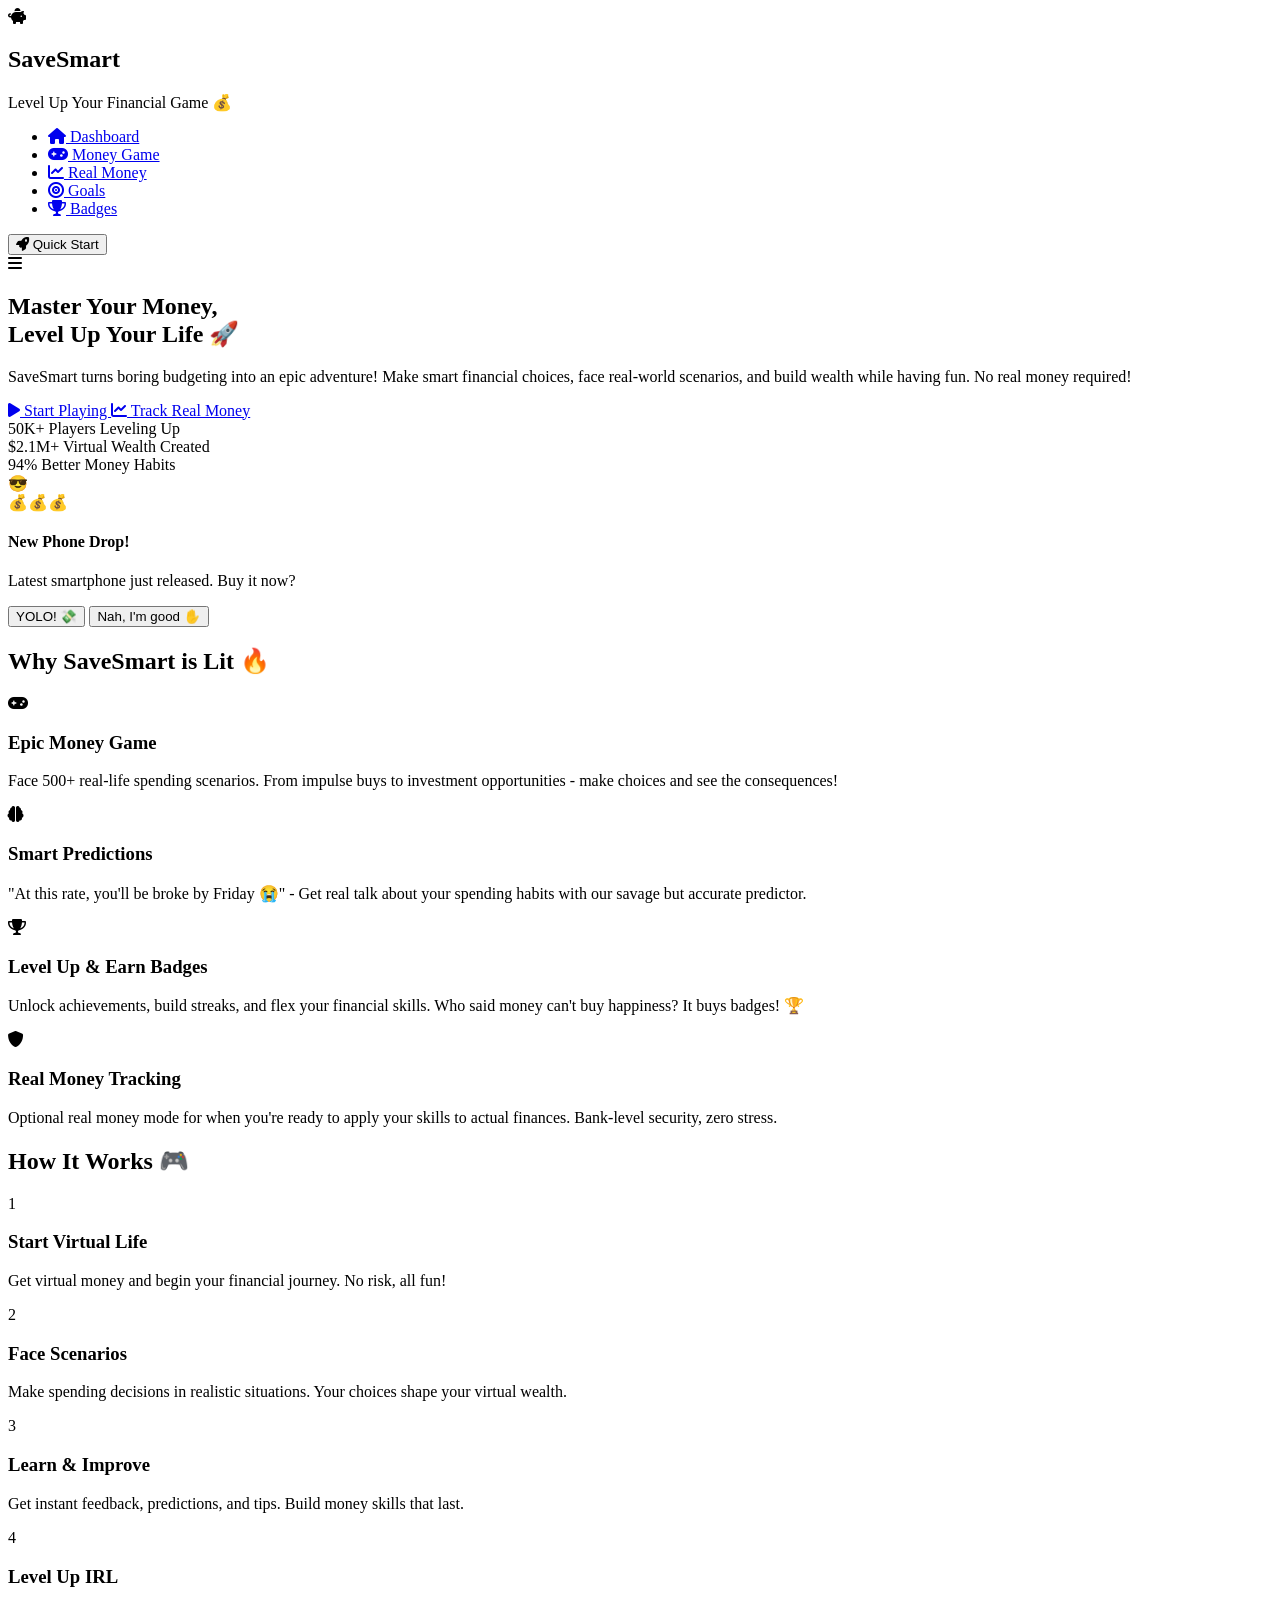
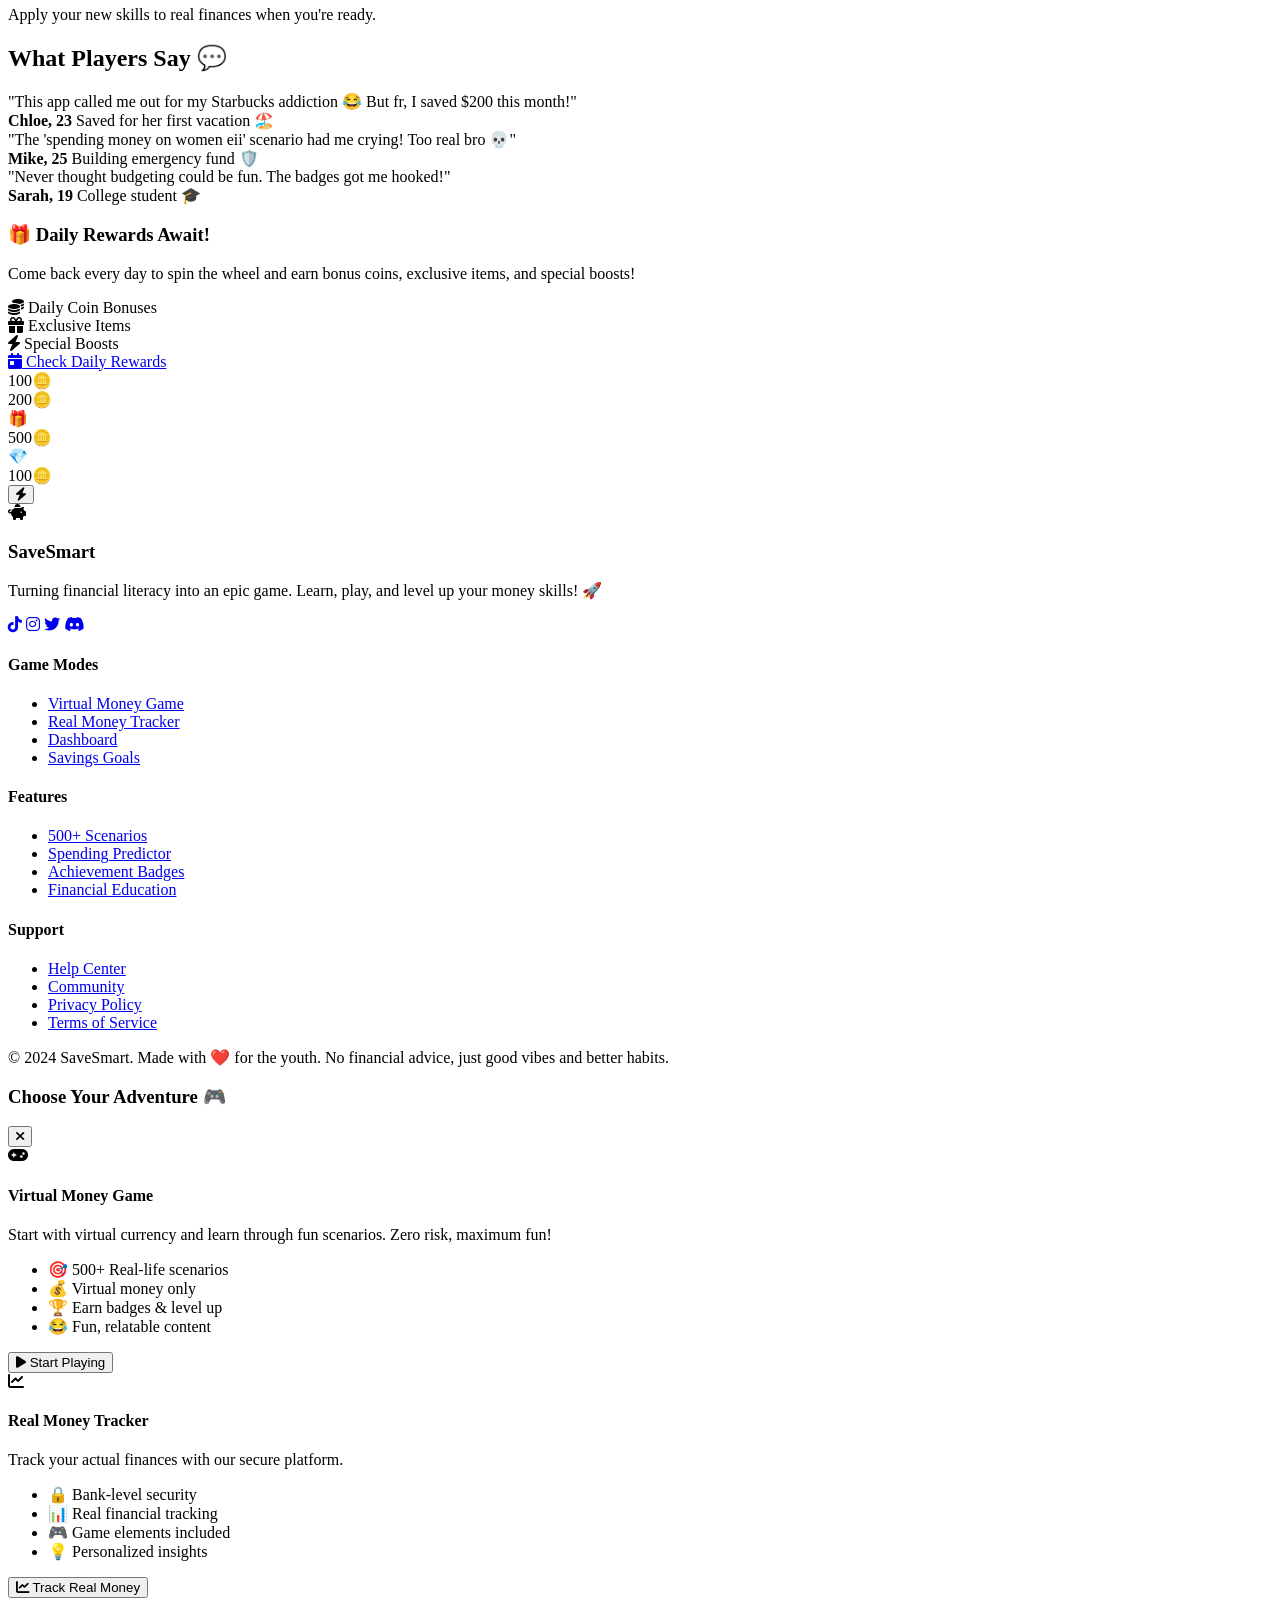
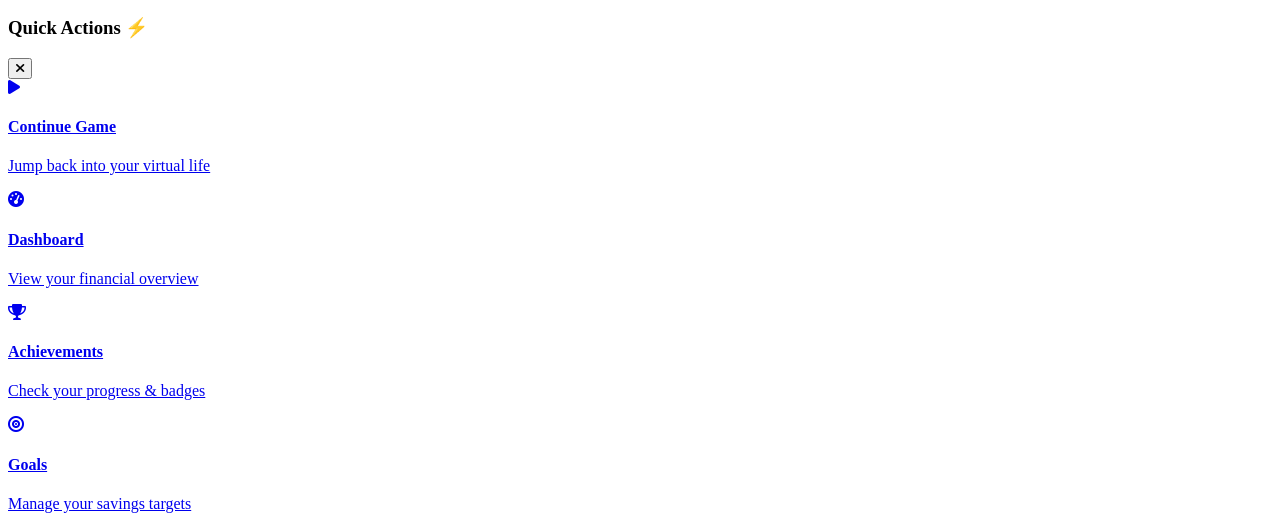
==== index.html @ 96340573 "Add files via upload" ====
<!DOCTYPE html>
<html lang="en">
  <head>
    <meta charset="UTF-8" />
    <meta name="viewport" content="width=device-width, initial-scale=1.0" />
    <title>SaveSmart - Gamified Money Management</title>
    <link rel="stylesheet" href="css/style.css" />
    <link rel="stylesheet" href="css/responsive.css" />
    <link
      href="https://cdnjs.cloudflare.com/ajax/libs/font-awesome/6.0.0/css/all.min.css"
      rel="stylesheet"
    />
  </head>
  <body>
    <header class="header">
      <nav class="nav container">
        <div class="nav__logo">
          <i class="fas fa-piggy-bank"></i>
          <div>
            <h1>SaveSmart</h1>
            <p class="slogan">Level Up Your Financial Game 💰</p>
          </div>
        </div>

        <ul class="nav__menu" id="nav-menu">
          <li class="nav__item">
            <a href="dashboard.html" class="nav__link">
              <i class="fas fa-home"></i>
              <span>Dashboard</span>
            </a>
          </li>
          <li class="nav__item">
            <a href="game.html" class="nav__link">
              <i class="fas fa-gamepad"></i>
              <span>Money Game</span>
            </a>
          </li>
          <li class="nav__item">
            <a href="real-money.html" class="nav__link">
              <i class="fas fa-chart-line"></i>
              <span>Real Money</span>
            </a>
          </li>
          <li class="nav__item">
            <a href="goals.html" class="nav__link">
              <i class="fas fa-bullseye"></i>
              <span>Goals</span>
            </a>
          </li>
          <li class="nav__item">
            <a href="badges.html" class="nav__link">
              <i class="fas fa-trophy"></i>
              <span>Badges</span>
            </a>
          </li>
        </ul>

        <div class="nav__actions">
          <button class="btn btn--primary" id="quick-start-btn">
            <i class="fas fa-rocket"></i>
            Quick Start
          </button>
          <div class="nav__toggle" id="nav-toggle">
            <i class="fas fa-bars"></i>
          </div>
        </div>
      </nav>
    </header>

    <main class="main container">
      <!-- Hero Section -->
      <section class="hero">
        <div class="hero__content">
          <h1 class="hero__title">
            Master Your Money,<br />Level Up Your Life 🚀
          </h1>
          <p class="hero__description">
            SaveSmart turns boring budgeting into an epic adventure! Make smart
            financial choices, face real-world scenarios, and build wealth while
            having fun. No real money required!
          </p>
          <div class="hero__actions">
            <a href="game.html" class="btn btn--primary btn--large">
              <i class="fas fa-play"></i>
              Start Playing
            </a>
            <a href="real-money.html" class="btn btn--secondary btn--large">
              <i class="fas fa-chart-line"></i>
              Track Real Money
            </a>
          </div>
          <div class="hero__stats">
            <div class="stat">
              <span class="stat__number">50K+</span>
              <span class="stat__label">Players Leveling Up</span>
            </div>
            <div class="stat">
              <span class="stat__number">$2.1M+</span>
              <span class="stat__label">Virtual Wealth Created</span>
            </div>
            <div class="stat">
              <span class="stat__number">94%</span>
              <span class="stat__label">Better Money Habits</span>
            </div>
          </div>
        </div>
        <div class="hero__visual">
          <div class="game-preview">
            <div class="phone-mockup">
              <div class="phone-screen">
                <div class="game-scene">
                  <div class="character">😎</div>
                  <div class="money-stack">💰💰💰</div>
                  <div class="scenario-card-mini">
                    <h4>New Phone Drop!</h4>
                    <p>Latest smartphone just released. Buy it now?</p>
                    <div class="choices">
                      <button class="choice-btn-mini">YOLO! 💸</button>
                      <button class="choice-btn-mini">Nah, I'm good ✋</button>
                    </div>
                  </div>
                </div>
              </div>
            </div>
          </div>
        </div>
      </section>

      <!-- Features Section -->
      <section class="features" id="features">
        <h2 class="section__title">Why SaveSmart is Lit 🔥</h2>
        <div class="features__grid">
          <div class="feature__card interactive-hover">
            <div class="feature__icon">
              <i class="fas fa-gamepad"></i>
            </div>
            <h3>Epic Money Game</h3>
            <p>
              Face 500+ real-life spending scenarios. From impulse buys to
              investment opportunities - make choices and see the consequences!
            </p>
          </div>
          <div class="feature__card interactive-hover">
            <div class="feature__icon">
              <i class="fas fa-brain"></i>
            </div>
            <h3>Smart Predictions</h3>
            <p>
              "At this rate, you'll be broke by Friday 😭" - Get real talk about
              your spending habits with our savage but accurate predictor.
            </p>
          </div>
          <div class="feature__card interactive-hover">
            <div class="feature__icon">
              <i class="fas fa-trophy"></i>
            </div>
            <h3>Level Up & Earn Badges</h3>
            <p>
              Unlock achievements, build streaks, and flex your financial
              skills. Who said money can't buy happiness? It buys badges! 🏆
            </p>
          </div>
          <div class="feature__card interactive-hover">
            <div class="feature__icon">
              <i class="fas fa-shield-alt"></i>
            </div>
            <h3>Real Money Tracking</h3>
            <p>
              Optional real money mode for when you're ready to apply your
              skills to actual finances. Bank-level security, zero stress.
            </p>
          </div>
        </div>
      </section>

      <!-- How It Works -->
      <section class="how-it-works">
        <h2 class="section__title">How It Works 🎮</h2>
        <div class="steps">
          <div class="step interactive-hover">
            <div class="step__number">1</div>
            <div class="step__content">
              <h3>Start Virtual Life</h3>
              <p>
                Get virtual money and begin your financial journey. No risk, all
                fun!
              </p>
            </div>
          </div>
          <div class="step interactive-hover">
            <div class="step__number">2</div>
            <div class="step__content">
              <h3>Face Scenarios</h3>
              <p>
                Make spending decisions in realistic situations. Your choices
                shape your virtual wealth.
              </p>
            </div>
          </div>
          <div class="step interactive-hover">
            <div class="step__number">3</div>
            <div class="step__content">
              <h3>Learn & Improve</h3>
              <p>
                Get instant feedback, predictions, and tips. Build money skills
                that last.
              </p>
            </div>
          </div>
          <div class="step interactive-hover">
            <div class="step__number">4</div>
            <div class="step__content">
              <h3>Level Up IRL</h3>
              <p>Apply your new skills to real finances when you're ready.</p>
            </div>
          </div>
        </div>
      </section>

      <!-- Testimonials -->
      <section class="testimonials">
        <h2 class="section__title">What Players Say 💬</h2>
        <div class="testimonials__grid">
          <div class="testimonial__card interactive-hover">
            <div class="testimonial__content">
              "This app called me out for my Starbucks addiction 😂 But fr, I
              saved $200 this month!"
            </div>
            <div class="testimonial__author">
              <strong>Chloe, 23</strong>
              <span>Saved for her first vacation 🏖️</span>
            </div>
          </div>
          <div class="testimonial__card interactive-hover">
            <div class="testimonial__content">
              "The 'spending money on women eii' scenario had me crying! Too
              real bro 💀"
            </div>
            <div class="testimonial__author">
              <strong>Mike, 25</strong>
              <span>Building emergency fund 🛡️</span>
            </div>
          </div>
          <div class="testimonial__card interactive-hover">
            <div class="testimonial__content">
              "Never thought budgeting could be fun. The badges got me hooked!"
            </div>
            <div class="testimonial__author">
              <strong>Sarah, 19</strong>
              <span>College student 🎓</span>
            </div>
          </div>
        </div>
      </section>

      <!-- Daily Reward Teaser -->
      <section class="daily-reward-teaser">
        <div class="teaser-card glass-effect">
          <div class="teaser-content">
            <h3>🎁 Daily Rewards Await!</h3>
            <p>
              Come back every day to spin the wheel and earn bonus coins,
              exclusive items, and special boosts!
            </p>
            <div class="teaser-features">
              <div class="teaser-feature">
                <i class="fas fa-coins"></i>
                <span>Daily Coin Bonuses</span>
              </div>
              <div class="teaser-feature">
                <i class="fas fa-gift"></i>
                <span>Exclusive Items</span>
              </div>
              <div class="teaser-feature">
                <i class="fas fa-bolt"></i>
                <span>Special Boosts</span>
              </div>
            </div>
            <a href="game.html" class="btn btn--primary">
              <i class="fas fa-calendar-day"></i>
              Check Daily Rewards
            </a>
          </div>
          <div class="teaser-visual">
            <div class="reward-wheel-preview">
              <div class="wheel">
                <div class="wheel-section">100🪙</div>
                <div class="wheel-section">200🪙</div>
                <div class="wheel-section">🎁</div>
                <div class="wheel-section">500🪙</div>
                <div class="wheel-section">💎</div>
                <div class="wheel-section">100🪙</div>
              </div>
            </div>
          </div>
        </div>
      </section>
    </main>

    <!-- Floating Action Button -->
    <button class="fab" id="quick-action-fab" title="Quick Actions">
      <i class="fas fa-bolt"></i>
    </button>

    <footer class="footer">
      <div class="container">
        <div class="footer__content">
          <div class="footer__section">
            <div class="footer__logo">
              <i class="fas fa-piggy-bank"></i>
              <h3>SaveSmart</h3>
            </div>
            <p>
              Turning financial literacy into an epic game. Learn, play, and
              level up your money skills! 🚀
            </p>
            <div class="footer__social">
              <a href="#" data-tooltip="Follow us on TikTok"
                ><i class="fab fa-tiktok"></i
              ></a>
              <a href="#" data-tooltip="Follow us on Instagram"
                ><i class="fab fa-instagram"></i
              ></a>
              <a href="#" data-tooltip="Follow us on Twitter"
                ><i class="fab fa-twitter"></i
              ></a>
              <a href="#" data-tooltip="Join our Discord"
                ><i class="fab fa-discord"></i
              ></a>
            </div>
          </div>
          <div class="footer__section">
            <h4>Game Modes</h4>
            <ul>
              <li><a href="game.html">Virtual Money Game</a></li>
              <li><a href="real-money.html">Real Money Tracker</a></li>
              <li><a href="dashboard.html">Dashboard</a></li>
              <li><a href="goals.html">Savings Goals</a></li>
            </ul>
          </div>
          <div class="footer__section">
            <h4>Features</h4>
            <ul>
              <li><a href="#">500+ Scenarios</a></li>
              <li><a href="#">Spending Predictor</a></li>
              <li><a href="badges.html">Achievement Badges</a></li>
              <li><a href="#">Financial Education</a></li>
            </ul>
          </div>
          <div class="footer__section">
            <h4>Support</h4>
            <ul>
              <li><a href="#">Help Center</a></li>
              <li><a href="#">Community</a></li>
              <li><a href="#">Privacy Policy</a></li>
              <li><a href="#">Terms of Service</a></li>
            </ul>
          </div>
        </div>
        <div class="footer__bottom">
          <p>
            &copy; 2024 SaveSmart. Made with ❤️ for the youth. No financial
            advice, just good vibes and better habits.
          </p>
        </div>
      </div>
    </footer>

    <!-- Quick Start Modal -->
    <div class="modal" id="quick-start-modal">
      <div class="modal__content">
        <div class="modal__header">
          <h3>Choose Your Adventure 🎮</h3>
          <button class="modal__close" id="modal-close">
            <i class="fas fa-times"></i>
          </button>
        </div>
        <div class="modal__body">
          <div class="mode-selection">
            <div class="mode-card interactive-hover" data-mode="game">
              <div class="mode-icon">
                <i class="fas fa-gamepad"></i>
              </div>
              <h4>Virtual Money Game</h4>
              <p>
                Start with virtual currency and learn through fun scenarios.
                Zero risk, maximum fun!
              </p>
              <ul>
                <li>🎯 500+ Real-life scenarios</li>
                <li>💰 Virtual money only</li>
                <li>🏆 Earn badges & level up</li>
                <li>😂 Fun, relatable content</li>
              </ul>
              <button
                class="btn btn--primary btn--full btn-press"
                data-loading="true"
              >
                <i class="fas fa-play"></i>
                Start Playing
              </button>
            </div>
            <div class="mode-card interactive-hover" data-mode="real">
              <div class="mode-icon">
                <i class="fas fa-chart-line"></i>
              </div>
              <h4>Real Money Tracker</h4>
              <p>Track your actual finances with our secure platform.</p>
              <ul>
                <li>🔒 Bank-level security</li>
                <li>📊 Real financial tracking</li>
                <li>🎮 Game elements included</li>
                <li>💡 Personalized insights</li>
              </ul>
              <button
                class="btn btn--secondary btn--full btn-press"
                data-loading="true"
              >
                <i class="fas fa-chart-line"></i>
                Track Real Money
              </button>
            </div>
          </div>
        </div>
      </div>
    </div>

    <!-- Quick Actions Menu -->
    <div class="modal" id="quick-actions-modal">
      <div class="modal__content">
        <div class="modal__header">
          <h3>Quick Actions ⚡</h3>
          <button class="modal__close" id="quick-actions-close">
            <i class="fas fa-times"></i>
          </button>
        </div>
        <div class="modal__body">
          <div class="quick-actions-grid">
            <a href="game.html" class="quick-action interactive-hover">
              <div class="action-icon">
                <i class="fas fa-play"></i>
              </div>
              <div class="action-content">
                <h4>Continue Game</h4>
                <p>Jump back into your virtual life</p>
              </div>
            </a>
            <a href="dashboard.html" class="quick-action interactive-hover">
              <div class="action-icon">
                <i class="fas fa-tachometer-alt"></i>
              </div>
              <div class="action-content">
                <h4>Dashboard</h4>
                <p>View your financial overview</p>
              </div>
            </a>
            <a href="badges.html" class="quick-action interactive-hover">
              <div class="action-icon">
                <i class="fas fa-trophy"></i>
              </div>
              <div class="action-content">
                <h4>Achievements</h4>
                <p>Check your progress & badges</p>
              </div>
            </a>
            <a href="goals.html" class="quick-action interactive-hover">
              <div class="action-icon">
                <i class="fas fa-bullseye"></i>
              </div>
              <div class="action-content">
                <h4>Goals</h4>
                <p>Manage your savings targets</p>
              </div>
            </a>
          </div>
        </div>
      </div>
    </div>

    <!-- Celebration Container (for confetti and achievements) -->
    <div id="celebration-container"></div>

    <script src="js/app.js"></script>
    <script src="js/confetti.js"></script>
  </body>
</html>
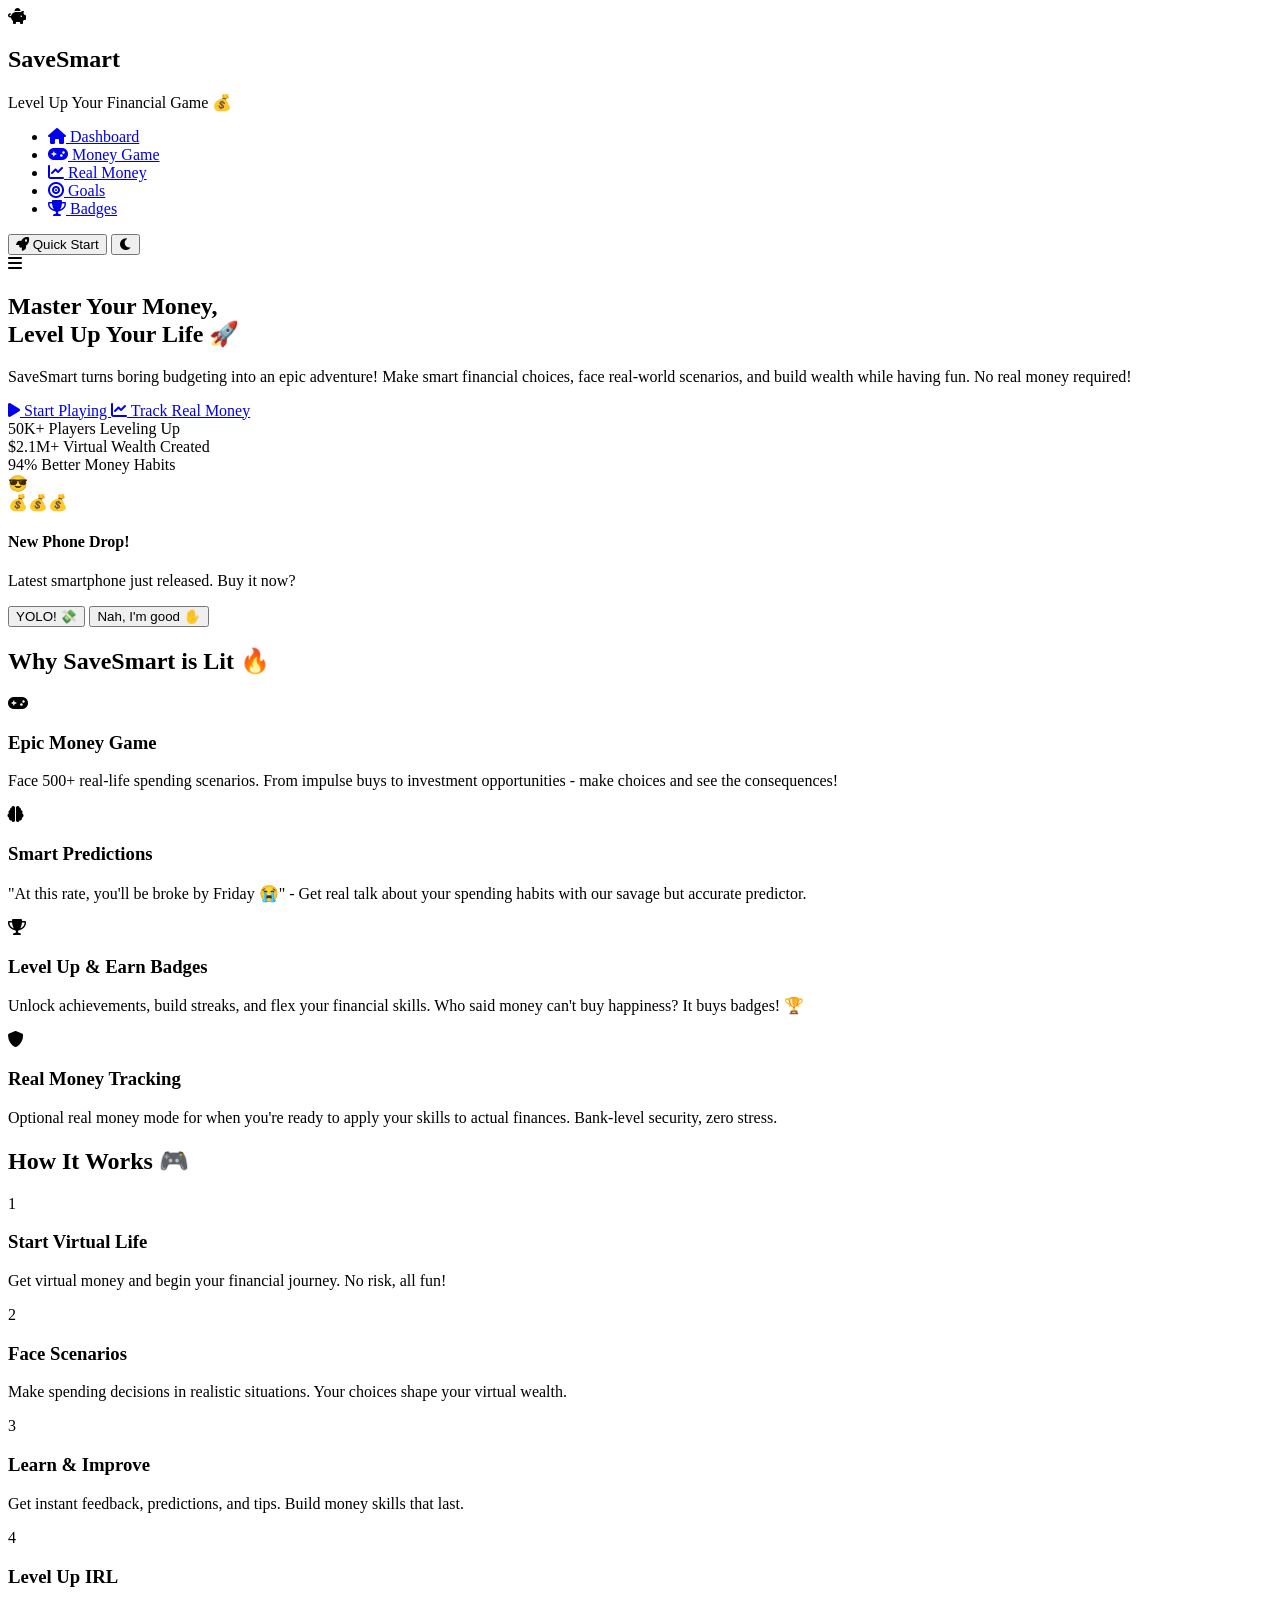
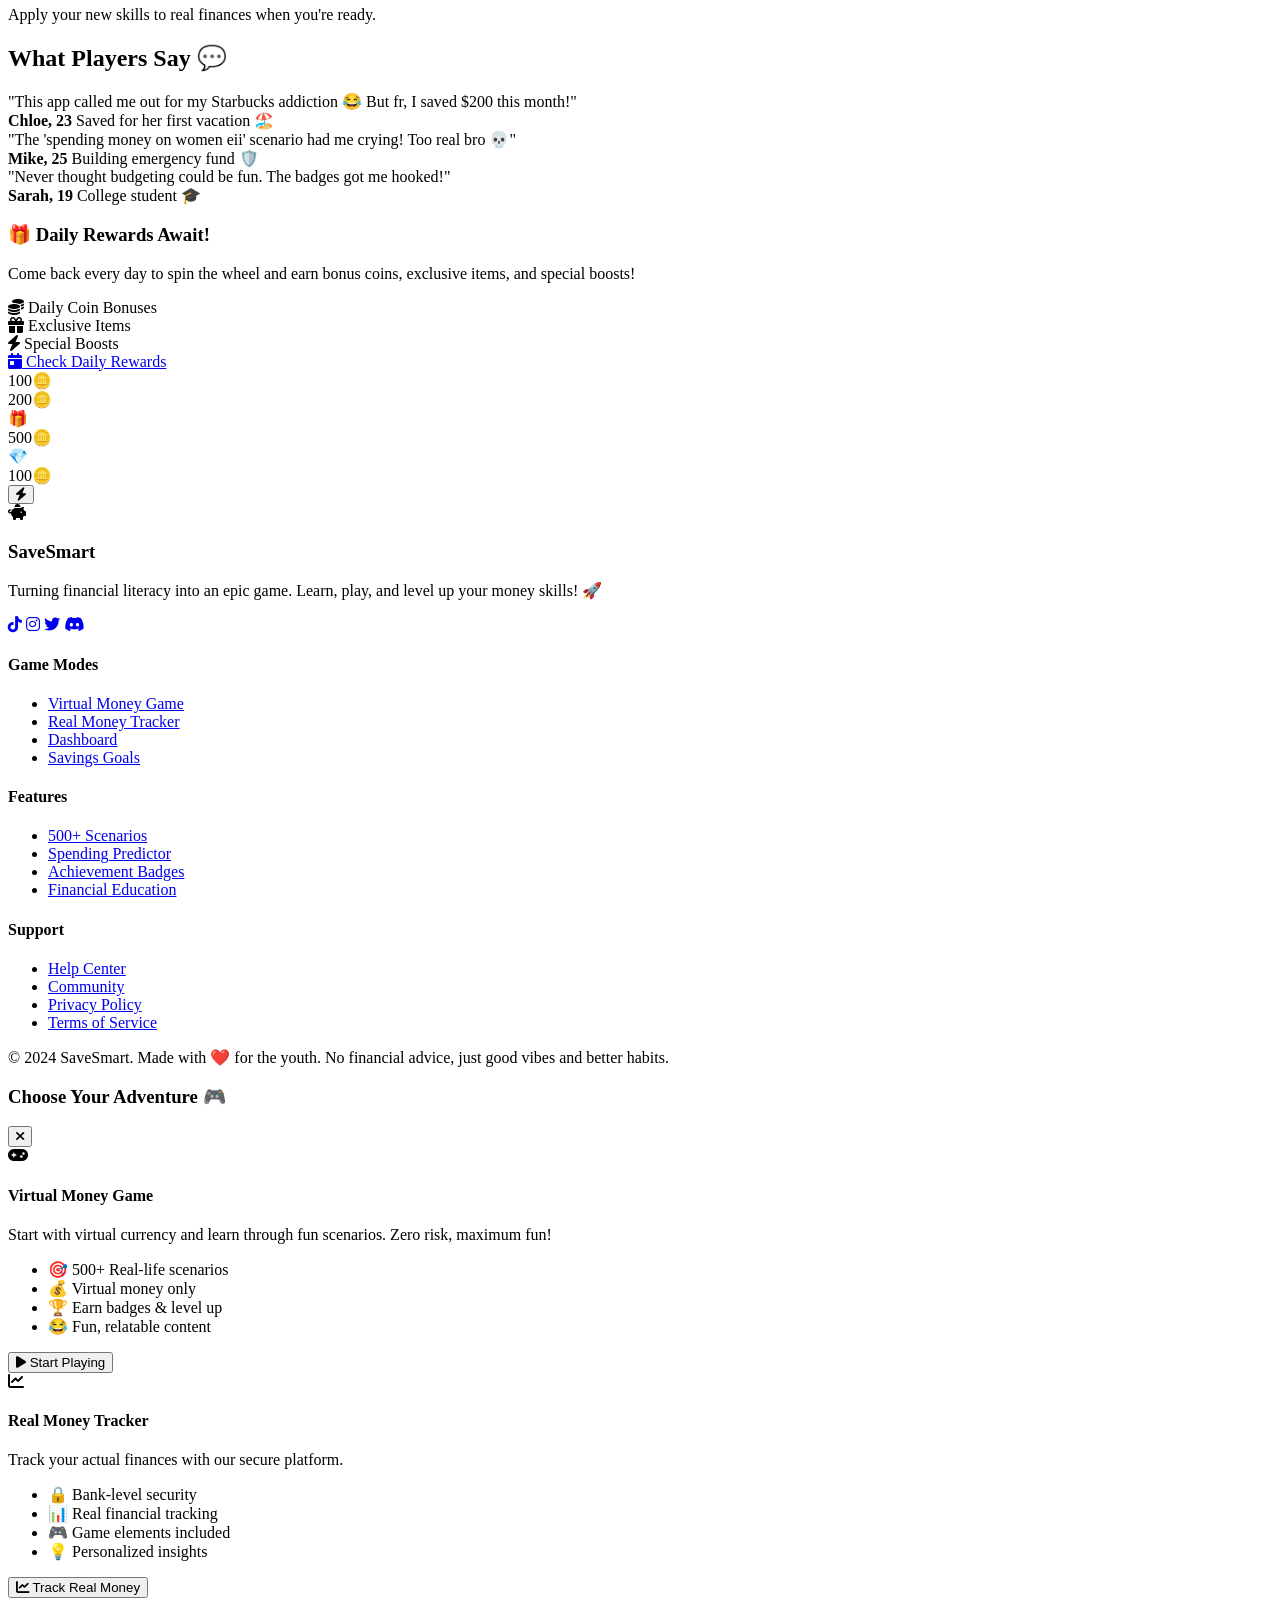
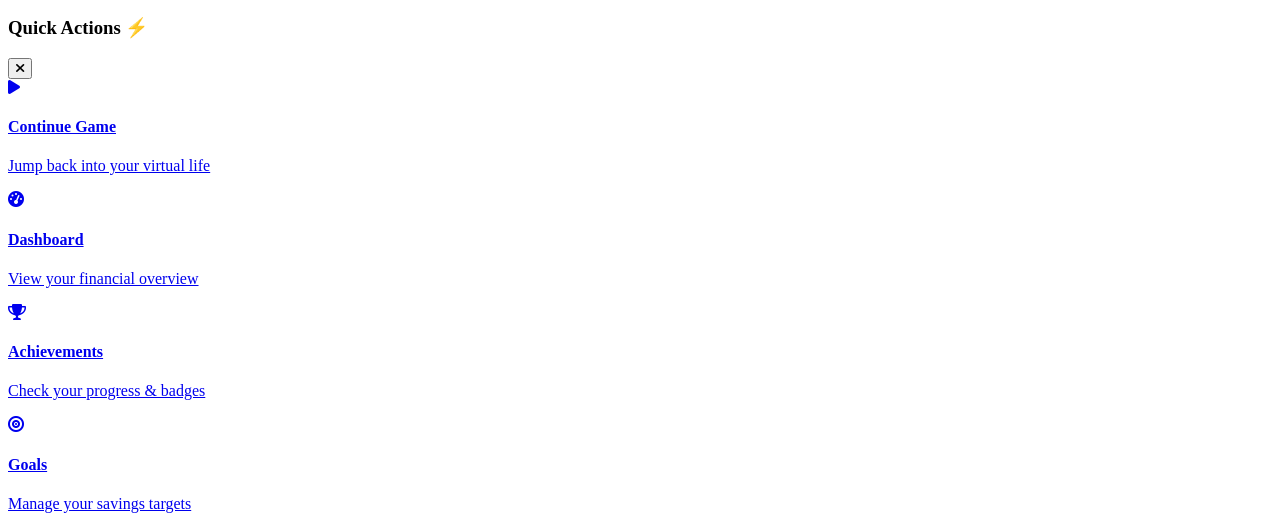
==== commit 8ce0f593: "feat: Modernize website with interactive UI and dark/light mode This commit modernizes the website b" ====
--- a/index.html
+++ b/index.html
@@ -1,486 +1,490 @@
-<!DOCTYPE html>
-<html lang="en">
-  <head>
-    <meta charset="UTF-8" />
-    <meta name="viewport" content="width=device-width, initial-scale=1.0" />
-    <title>SaveSmart - Gamified Money Management</title>
-    <link rel="stylesheet" href="css/style.css" />
-    <link rel="stylesheet" href="css/responsive.css" />
-    <link
-      href="https://cdnjs.cloudflare.com/ajax/libs/font-awesome/6.0.0/css/all.min.css"
-      rel="stylesheet"
-    />
-  </head>
-  <body>
-    <header class="header">
-      <nav class="nav container">
-        <div class="nav__logo">
-          <i class="fas fa-piggy-bank"></i>
-          <div>
-            <h1>SaveSmart</h1>
-            <p class="slogan">Level Up Your Financial Game 💰</p>
-          </div>
-        </div>
-
-        <ul class="nav__menu" id="nav-menu">
-          <li class="nav__item">
-            <a href="dashboard.html" class="nav__link">
-              <i class="fas fa-home"></i>
-              <span>Dashboard</span>
-            </a>
-          </li>
-          <li class="nav__item">
-            <a href="game.html" class="nav__link">
-              <i class="fas fa-gamepad"></i>
-              <span>Money Game</span>
-            </a>
-          </li>
-          <li class="nav__item">
-            <a href="real-money.html" class="nav__link">
-              <i class="fas fa-chart-line"></i>
-              <span>Real Money</span>
-            </a>
-          </li>
-          <li class="nav__item">
-            <a href="goals.html" class="nav__link">
-              <i class="fas fa-bullseye"></i>
-              <span>Goals</span>
-            </a>
-          </li>
-          <li class="nav__item">
-            <a href="badges.html" class="nav__link">
-              <i class="fas fa-trophy"></i>
-              <span>Badges</span>
-            </a>
-          </li>
-        </ul>
-
-        <div class="nav__actions">
-          <button class="btn btn--primary" id="quick-start-btn">
-            <i class="fas fa-rocket"></i>
-            Quick Start
-          </button>
-          <div class="nav__toggle" id="nav-toggle">
-            <i class="fas fa-bars"></i>
-          </div>
-        </div>
-      </nav>
-    </header>
-
-    <main class="main container">
-      <!-- Hero Section -->
-      <section class="hero">
-        <div class="hero__content">
-          <h1 class="hero__title">
-            Master Your Money,<br />Level Up Your Life 🚀
-          </h1>
-          <p class="hero__description">
-            SaveSmart turns boring budgeting into an epic adventure! Make smart
-            financial choices, face real-world scenarios, and build wealth while
-            having fun. No real money required!
-          </p>
-          <div class="hero__actions">
-            <a href="game.html" class="btn btn--primary btn--large">
-              <i class="fas fa-play"></i>
-              Start Playing
-            </a>
-            <a href="real-money.html" class="btn btn--secondary btn--large">
-              <i class="fas fa-chart-line"></i>
-              Track Real Money
-            </a>
-          </div>
-          <div class="hero__stats">
-            <div class="stat">
-              <span class="stat__number">50K+</span>
-              <span class="stat__label">Players Leveling Up</span>
-            </div>
-            <div class="stat">
-              <span class="stat__number">$2.1M+</span>
-              <span class="stat__label">Virtual Wealth Created</span>
-            </div>
-            <div class="stat">
-              <span class="stat__number">94%</span>
-              <span class="stat__label">Better Money Habits</span>
-            </div>
-          </div>
-        </div>
-        <div class="hero__visual">
-          <div class="game-preview">
-            <div class="phone-mockup">
-              <div class="phone-screen">
-                <div class="game-scene">
-                  <div class="character">😎</div>
-                  <div class="money-stack">💰💰💰</div>
-                  <div class="scenario-card-mini">
-                    <h4>New Phone Drop!</h4>
-                    <p>Latest smartphone just released. Buy it now?</p>
-                    <div class="choices">
-                      <button class="choice-btn-mini">YOLO! 💸</button>
-                      <button class="choice-btn-mini">Nah, I'm good ✋</button>
-                    </div>
-                  </div>
-                </div>
-              </div>
-            </div>
-          </div>
-        </div>
-      </section>
-
-      <!-- Features Section -->
-      <section class="features" id="features">
-        <h2 class="section__title">Why SaveSmart is Lit 🔥</h2>
-        <div class="features__grid">
-          <div class="feature__card interactive-hover">
-            <div class="feature__icon">
-              <i class="fas fa-gamepad"></i>
-            </div>
-            <h3>Epic Money Game</h3>
-            <p>
-              Face 500+ real-life spending scenarios. From impulse buys to
-              investment opportunities - make choices and see the consequences!
-            </p>
-          </div>
-          <div class="feature__card interactive-hover">
-            <div class="feature__icon">
-              <i class="fas fa-brain"></i>
-            </div>
-            <h3>Smart Predictions</h3>
-            <p>
-              "At this rate, you'll be broke by Friday 😭" - Get real talk about
-              your spending habits with our savage but accurate predictor.
-            </p>
-          </div>
-          <div class="feature__card interactive-hover">
-            <div class="feature__icon">
-              <i class="fas fa-trophy"></i>
-            </div>
-            <h3>Level Up & Earn Badges</h3>
-            <p>
-              Unlock achievements, build streaks, and flex your financial
-              skills. Who said money can't buy happiness? It buys badges! 🏆
-            </p>
-          </div>
-          <div class="feature__card interactive-hover">
-            <div class="feature__icon">
-              <i class="fas fa-shield-alt"></i>
-            </div>
-            <h3>Real Money Tracking</h3>
-            <p>
-              Optional real money mode for when you're ready to apply your
-              skills to actual finances. Bank-level security, zero stress.
-            </p>
-          </div>
-        </div>
-      </section>
-
-      <!-- How It Works -->
-      <section class="how-it-works">
-        <h2 class="section__title">How It Works 🎮</h2>
-        <div class="steps">
-          <div class="step interactive-hover">
-            <div class="step__number">1</div>
-            <div class="step__content">
-              <h3>Start Virtual Life</h3>
-              <p>
-                Get virtual money and begin your financial journey. No risk, all
-                fun!
-              </p>
-            </div>
-          </div>
-          <div class="step interactive-hover">
-            <div class="step__number">2</div>
-            <div class="step__content">
-              <h3>Face Scenarios</h3>
-              <p>
-                Make spending decisions in realistic situations. Your choices
-                shape your virtual wealth.
-              </p>
-            </div>
-          </div>
-          <div class="step interactive-hover">
-            <div class="step__number">3</div>
-            <div class="step__content">
-              <h3>Learn & Improve</h3>
-              <p>
-                Get instant feedback, predictions, and tips. Build money skills
-                that last.
-              </p>
-            </div>
-          </div>
-          <div class="step interactive-hover">
-            <div class="step__number">4</div>
-            <div class="step__content">
-              <h3>Level Up IRL</h3>
-              <p>Apply your new skills to real finances when you're ready.</p>
-            </div>
-          </div>
-        </div>
-      </section>
-
-      <!-- Testimonials -->
-      <section class="testimonials">
-        <h2 class="section__title">What Players Say 💬</h2>
-        <div class="testimonials__grid">
-          <div class="testimonial__card interactive-hover">
-            <div class="testimonial__content">
-              "This app called me out for my Starbucks addiction 😂 But fr, I
-              saved $200 this month!"
-            </div>
-            <div class="testimonial__author">
-              <strong>Chloe, 23</strong>
-              <span>Saved for her first vacation 🏖️</span>
-            </div>
-          </div>
-          <div class="testimonial__card interactive-hover">
-            <div class="testimonial__content">
-              "The 'spending money on women eii' scenario had me crying! Too
-              real bro 💀"
-            </div>
-            <div class="testimonial__author">
-              <strong>Mike, 25</strong>
-              <span>Building emergency fund 🛡️</span>
-            </div>
-          </div>
-          <div class="testimonial__card interactive-hover">
-            <div class="testimonial__content">
-              "Never thought budgeting could be fun. The badges got me hooked!"
-            </div>
-            <div class="testimonial__author">
-              <strong>Sarah, 19</strong>
-              <span>College student 🎓</span>
-            </div>
-          </div>
-        </div>
-      </section>
-
-      <!-- Daily Reward Teaser -->
-      <section class="daily-reward-teaser">
-        <div class="teaser-card glass-effect">
-          <div class="teaser-content">
-            <h3>🎁 Daily Rewards Await!</h3>
-            <p>
-              Come back every day to spin the wheel and earn bonus coins,
-              exclusive items, and special boosts!
-            </p>
-            <div class="teaser-features">
-              <div class="teaser-feature">
-                <i class="fas fa-coins"></i>
-                <span>Daily Coin Bonuses</span>
-              </div>
-              <div class="teaser-feature">
-                <i class="fas fa-gift"></i>
-                <span>Exclusive Items</span>
-              </div>
-              <div class="teaser-feature">
-                <i class="fas fa-bolt"></i>
-                <span>Special Boosts</span>
-              </div>
-            </div>
-            <a href="game.html" class="btn btn--primary">
-              <i class="fas fa-calendar-day"></i>
-              Check Daily Rewards
-            </a>
-          </div>
-          <div class="teaser-visual">
-            <div class="reward-wheel-preview">
-              <div class="wheel">
-                <div class="wheel-section">100🪙</div>
-                <div class="wheel-section">200🪙</div>
-                <div class="wheel-section">🎁</div>
-                <div class="wheel-section">500🪙</div>
-                <div class="wheel-section">💎</div>
-                <div class="wheel-section">100🪙</div>
-              </div>
-            </div>
-          </div>
-        </div>
-      </section>
-    </main>
-
-    <!-- Floating Action Button -->
-    <button class="fab" id="quick-action-fab" title="Quick Actions">
-      <i class="fas fa-bolt"></i>
-    </button>
-
-    <footer class="footer">
-      <div class="container">
-        <div class="footer__content">
-          <div class="footer__section">
-            <div class="footer__logo">
-              <i class="fas fa-piggy-bank"></i>
-              <h3>SaveSmart</h3>
-            </div>
-            <p>
-              Turning financial literacy into an epic game. Learn, play, and
-              level up your money skills! 🚀
-            </p>
-            <div class="footer__social">
-              <a href="#" data-tooltip="Follow us on TikTok"
-                ><i class="fab fa-tiktok"></i
-              ></a>
-              <a href="#" data-tooltip="Follow us on Instagram"
-                ><i class="fab fa-instagram"></i
-              ></a>
-              <a href="#" data-tooltip="Follow us on Twitter"
-                ><i class="fab fa-twitter"></i
-              ></a>
-              <a href="#" data-tooltip="Join our Discord"
-                ><i class="fab fa-discord"></i
-              ></a>
-            </div>
-          </div>
-          <div class="footer__section">
-            <h4>Game Modes</h4>
-            <ul>
-              <li><a href="game.html">Virtual Money Game</a></li>
-              <li><a href="real-money.html">Real Money Tracker</a></li>
-              <li><a href="dashboard.html">Dashboard</a></li>
-              <li><a href="goals.html">Savings Goals</a></li>
-            </ul>
-          </div>
-          <div class="footer__section">
-            <h4>Features</h4>
-            <ul>
-              <li><a href="#">500+ Scenarios</a></li>
-              <li><a href="#">Spending Predictor</a></li>
-              <li><a href="badges.html">Achievement Badges</a></li>
-              <li><a href="#">Financial Education</a></li>
-            </ul>
-          </div>
-          <div class="footer__section">
-            <h4>Support</h4>
-            <ul>
-              <li><a href="#">Help Center</a></li>
-              <li><a href="#">Community</a></li>
-              <li><a href="#">Privacy Policy</a></li>
-              <li><a href="#">Terms of Service</a></li>
-            </ul>
-          </div>
-        </div>
-        <div class="footer__bottom">
-          <p>
-            &copy; 2024 SaveSmart. Made with ❤️ for the youth. No financial
-            advice, just good vibes and better habits.
-          </p>
-        </div>
-      </div>
-    </footer>
-
-    <!-- Quick Start Modal -->
-    <div class="modal" id="quick-start-modal">
-      <div class="modal__content">
-        <div class="modal__header">
-          <h3>Choose Your Adventure 🎮</h3>
-          <button class="modal__close" id="modal-close">
-            <i class="fas fa-times"></i>
-          </button>
-        </div>
-        <div class="modal__body">
-          <div class="mode-selection">
-            <div class="mode-card interactive-hover" data-mode="game">
-              <div class="mode-icon">
-                <i class="fas fa-gamepad"></i>
-              </div>
-              <h4>Virtual Money Game</h4>
-              <p>
-                Start with virtual currency and learn through fun scenarios.
-                Zero risk, maximum fun!
-              </p>
-              <ul>
-                <li>🎯 500+ Real-life scenarios</li>
-                <li>💰 Virtual money only</li>
-                <li>🏆 Earn badges & level up</li>
-                <li>😂 Fun, relatable content</li>
-              </ul>
-              <button
-                class="btn btn--primary btn--full btn-press"
-                data-loading="true"
-              >
-                <i class="fas fa-play"></i>
-                Start Playing
-              </button>
-            </div>
-            <div class="mode-card interactive-hover" data-mode="real">
-              <div class="mode-icon">
-                <i class="fas fa-chart-line"></i>
-              </div>
-              <h4>Real Money Tracker</h4>
-              <p>Track your actual finances with our secure platform.</p>
-              <ul>
-                <li>🔒 Bank-level security</li>
-                <li>📊 Real financial tracking</li>
-                <li>🎮 Game elements included</li>
-                <li>💡 Personalized insights</li>
-              </ul>
-              <button
-                class="btn btn--secondary btn--full btn-press"
-                data-loading="true"
-              >
-                <i class="fas fa-chart-line"></i>
-                Track Real Money
-              </button>
-            </div>
-          </div>
-        </div>
-      </div>
-    </div>
-
-    <!-- Quick Actions Menu -->
-    <div class="modal" id="quick-actions-modal">
-      <div class="modal__content">
-        <div class="modal__header">
-          <h3>Quick Actions ⚡</h3>
-          <button class="modal__close" id="quick-actions-close">
-            <i class="fas fa-times"></i>
-          </button>
-        </div>
-        <div class="modal__body">
-          <div class="quick-actions-grid">
-            <a href="game.html" class="quick-action interactive-hover">
-              <div class="action-icon">
-                <i class="fas fa-play"></i>
-              </div>
-              <div class="action-content">
-                <h4>Continue Game</h4>
-                <p>Jump back into your virtual life</p>
-              </div>
-            </a>
-            <a href="dashboard.html" class="quick-action interactive-hover">
-              <div class="action-icon">
-                <i class="fas fa-tachometer-alt"></i>
-              </div>
-              <div class="action-content">
-                <h4>Dashboard</h4>
-                <p>View your financial overview</p>
-              </div>
-            </a>
-            <a href="badges.html" class="quick-action interactive-hover">
-              <div class="action-icon">
-                <i class="fas fa-trophy"></i>
-              </div>
-              <div class="action-content">
-                <h4>Achievements</h4>
-                <p>Check your progress & badges</p>
-              </div>
-            </a>
-            <a href="goals.html" class="quick-action interactive-hover">
-              <div class="action-icon">
-                <i class="fas fa-bullseye"></i>
-              </div>
-              <div class="action-content">
-                <h4>Goals</h4>
-                <p>Manage your savings targets</p>
-              </div>
-            </a>
-          </div>
-        </div>
-      </div>
-    </div>
-
-    <!-- Celebration Container (for confetti and achievements) -->
-    <div id="celebration-container"></div>
-
-    <script src="js/app.js"></script>
-    <script src="js/confetti.js"></script>
-  </body>
-</html>
+<!DOCTYPE html>
+<html lang="en">
+  <head>
+    <meta charset="UTF-8" />
+    <meta name="viewport" content="width=device-width, initial-scale=1.0" />
+    <title>SaveSmart - Gamified Money Management</title>
+    <link rel="stylesheet" href="css/style.css" />
+    <link rel="stylesheet" href="css/responsive.css" />
+    <link
+      href="https://cdnjs.cloudflare.com/ajax/libs/font-awesome/6.0.0/css/all.min.css"
+      rel="stylesheet"
+    />
+  </head>
+  <body>
+    <header class="header">
+      <nav class="nav container">
+        <div class="nav__logo">
+          <i class="fas fa-piggy-bank"></i>
+          <div>
+            <h1>SaveSmart</h1>
+            <p class="slogan">Level Up Your Financial Game 💰</p>
+          </div>
+        </div>
+
+        <ul class="nav__menu" id="nav-menu">
+          <li class="nav__item">
+            <a href="dashboard.html" class="nav__link">
+              <i class="fas fa-home"></i>
+              <span>Dashboard</span>
+            </a>
+          </li>
+          <li class="nav__item">
+            <a href="game.html" class="nav__link">
+              <i class="fas fa-gamepad"></i>
+              <span>Money Game</span>
+            </a>
+          </li>
+          <li class="nav__item">
+            <a href="real-money.html" class="nav__link">
+              <i class="fas fa-chart-line"></i>
+              <span>Real Money</span>
+            </a>
+          </li>
+          <li class="nav__item">
+            <a href="goals.html" class="nav__link">
+              <i class="fas fa-bullseye"></i>
+              <span>Goals</span>
+            </a>
+          </li>
+          <li class="nav__item">
+            <a href="badges.html" class="nav__link">
+              <i class="fas fa-trophy"></i>
+              <span>Badges</span>
+            </a>
+          </li>
+        </ul>
+
+        <div class="nav__actions">
+          <button class="btn btn--primary" id="quick-start-btn">
+            <i class="fas fa-rocket"></i>
+            Quick Start
+          </button>
+          <button class="theme-toggle" id="theme-toggle" title="Toggle dark/light mode">
+            <i class="fas fa-moon"></i>
+          </button>
+          <div class="nav__toggle" id="nav-toggle">
+            <i class="fas fa-bars"></i>
+          </div>
+        </div>
+      </nav>
+    </header>
+
+    <main class="main container">
+      <!-- Hero Section -->
+      <section class="hero">
+        <div class="hero__content">
+          <h1 class="hero__title">
+            Master Your Money,<br />Level Up Your Life 🚀
+          </h1>
+          <p class="hero__description">
+            SaveSmart turns boring budgeting into an epic adventure! Make smart
+            financial choices, face real-world scenarios, and build wealth while
+            having fun. No real money required!
+          </p>
+          <div class="hero__actions">
+            <a href="game.html" class="btn btn--primary btn--large">
+              <i class="fas fa-play"></i>
+              Start Playing
+            </a>
+            <a href="real-money.html" class="btn btn--secondary btn--large">
+              <i class="fas fa-chart-line"></i>
+              Track Real Money
+            </a>
+          </div>
+          <div class="hero__stats">
+            <div class="stat">
+              <span class="stat__number">50K+</span>
+              <span class="stat__label">Players Leveling Up</span>
+            </div>
+            <div class="stat">
+              <span class="stat__number">$2.1M+</span>
+              <span class="stat__label">Virtual Wealth Created</span>
+            </div>
+            <div class="stat">
+              <span class="stat__number">94%</span>
+              <span class="stat__label">Better Money Habits</span>
+            </div>
+          </div>
+        </div>
+        <div class="hero__visual">
+          <div class="game-preview">
+            <div class="phone-mockup">
+              <div class="phone-screen">
+                <div class="game-scene">
+                  <div class="character">😎</div>
+                  <div class="money-stack">💰💰💰</div>
+                  <div class="scenario-card-mini">
+                    <h4>New Phone Drop!</h4>
+                    <p>Latest smartphone just released. Buy it now?</p>
+                    <div class="choices">
+                      <button class="choice-btn-mini">YOLO! 💸</button>
+                      <button class="choice-btn-mini">Nah, I'm good ✋</button>
+                    </div>
+                  </div>
+                </div>
+              </div>
+            </div>
+          </div>
+        </div>
+      </section>
+
+      <!-- Features Section -->
+      <section class="features" id="features">
+        <h2 class="section__title">Why SaveSmart is Lit 🔥</h2>
+        <div class="features__grid">
+          <div class="feature__card interactive-hover">
+            <div class="feature__icon">
+              <i class="fas fa-gamepad"></i>
+            </div>
+            <h3>Epic Money Game</h3>
+            <p>
+              Face 500+ real-life spending scenarios. From impulse buys to
+              investment opportunities - make choices and see the consequences!
+            </p>
+          </div>
+          <div class="feature__card interactive-hover">
+            <div class="feature__icon">
+              <i class="fas fa-brain"></i>
+            </div>
+            <h3>Smart Predictions</h3>
+            <p>
+              "At this rate, you'll be broke by Friday 😭" - Get real talk about
+              your spending habits with our savage but accurate predictor.
+            </p>
+          </div>
+          <div class="feature__card interactive-hover">
+            <div class="feature__icon">
+              <i class="fas fa-trophy"></i>
+            </div>
+            <h3>Level Up & Earn Badges</h3>
+            <p>
+              Unlock achievements, build streaks, and flex your financial
+              skills. Who said money can't buy happiness? It buys badges! 🏆
+            </p>
+          </div>
+          <div class="feature__card interactive-hover">
+            <div class="feature__icon">
+              <i class="fas fa-shield-alt"></i>
+            </div>
+            <h3>Real Money Tracking</h3>
+            <p>
+              Optional real money mode for when you're ready to apply your
+              skills to actual finances. Bank-level security, zero stress.
+            </p>
+          </div>
+        </div>
+      </section>
+
+      <!-- How It Works -->
+      <section class="how-it-works">
+        <h2 class="section__title">How It Works 🎮</h2>
+        <div class="steps">
+          <div class="step interactive-hover">
+            <div class="step__number">1</div>
+            <div class="step__content">
+              <h3>Start Virtual Life</h3>
+              <p>
+                Get virtual money and begin your financial journey. No risk, all
+                fun!
+              </p>
+            </div>
+          </div>
+          <div class="step interactive-hover">
+            <div class="step__number">2</div>
+            <div class="step__content">
+              <h3>Face Scenarios</h3>
+              <p>
+                Make spending decisions in realistic situations. Your choices
+                shape your virtual wealth.
+              </p>
+            </div>
+          </div>
+          <div class="step interactive-hover">
+            <div class="step__number">3</div>
+            <div class="step__content">
+              <h3>Learn & Improve</h3>
+              <p>
+                Get instant feedback, predictions, and tips. Build money skills
+                that last.
+              </p>
+            </div>
+          </div>
+          <div class="step interactive-hover">
+            <div class="step__number">4</div>
+            <div class="step__content">
+              <h3>Level Up IRL</h3>
+              <p>Apply your new skills to real finances when you're ready.</p>
+            </div>
+          </div>
+        </div>
+      </section>
+
+      <!-- Testimonials -->
+      <section class="testimonials">
+        <h2 class="section__title">What Players Say 💬</h2>
+        <div class="testimonials__grid">
+          <div class="testimonial__card interactive-hover">
+            <div class="testimonial__content">
+              "This app called me out for my Starbucks addiction 😂 But fr, I
+              saved $200 this month!"
+            </div>
+            <div class="testimonial__author">
+              <strong>Chloe, 23</strong>
+              <span>Saved for her first vacation 🏖️</span>
+            </div>
+          </div>
+          <div class="testimonial__card interactive-hover">
+            <div class="testimonial__content">
+              "The 'spending money on women eii' scenario had me crying! Too
+              real bro 💀"
+            </div>
+            <div class="testimonial__author">
+              <strong>Mike, 25</strong>
+              <span>Building emergency fund 🛡️</span>
+            </div>
+          </div>
+          <div class="testimonial__card interactive-hover">
+            <div class="testimonial__content">
+              "Never thought budgeting could be fun. The badges got me hooked!"
+            </div>
+            <div class="testimonial__author">
+              <strong>Sarah, 19</strong>
+              <span>College student 🎓</span>
+            </div>
+          </div>
+        </div>
+      </section>
+
+      <!-- Daily Reward Teaser -->
+      <section class="daily-reward-teaser">
+        <div class="teaser-card glass-effect">
+          <div class="teaser-content">
+            <h3>🎁 Daily Rewards Await!</h3>
+            <p>
+              Come back every day to spin the wheel and earn bonus coins,
+              exclusive items, and special boosts!
+            </p>
+            <div class="teaser-features">
+              <div class="teaser-feature">
+                <i class="fas fa-coins"></i>
+                <span>Daily Coin Bonuses</span>
+              </div>
+              <div class="teaser-feature">
+                <i class="fas fa-gift"></i>
+                <span>Exclusive Items</span>
+              </div>
+              <div class="teaser-feature">
+                <i class="fas fa-bolt"></i>
+                <span>Special Boosts</span>
+              </div>
+            </div>
+            <a href="game.html" class="btn btn--primary">
+              <i class="fas fa-calendar-day"></i>
+              Check Daily Rewards
+            </a>
+          </div>
+          <div class="teaser-visual">
+            <div class="reward-wheel-preview">
+              <div class="wheel">
+                <div class="wheel-section">100🪙</div>
+                <div class="wheel-section">200🪙</div>
+                <div class="wheel-section">🎁</div>
+                <div class="wheel-section">500🪙</div>
+                <div class="wheel-section">💎</div>
+                <div class="wheel-section">100🪙</div>
+              </div>
+            </div>
+          </div>
+        </div>
+      </section>
+    </main>
+
+    <!-- Floating Action Button -->
+    <button class="fab" id="quick-action-fab" title="Quick Actions">
+      <i class="fas fa-bolt"></i>
+    </button>
+
+    <footer class="footer">
+      <div class="container">
+        <div class="footer__content">
+          <div class="footer__section">
+            <div class="footer__logo">
+              <i class="fas fa-piggy-bank"></i>
+              <h3>SaveSmart</h3>
+            </div>
+            <p>
+              Turning financial literacy into an epic game. Learn, play, and
+              level up your money skills! 🚀
+            </p>
+            <div class="footer__social">
+              <a href="#" data-tooltip="Follow us on TikTok"
+                ><i class="fab fa-tiktok"></i
+              ></a>
+              <a href="#" data-tooltip="Follow us on Instagram"
+                ><i class="fab fa-instagram"></i
+              ></a>
+              <a href="#" data-tooltip="Follow us on Twitter"
+                ><i class="fab fa-twitter"></i
+              ></a>
+              <a href="#" data-tooltip="Join our Discord"
+                ><i class="fab fa-discord"></i
+              ></a>
+            </div>
+          </div>
+          <div class="footer__section">
+            <h4>Game Modes</h4>
+            <ul>
+              <li><a href="game.html">Virtual Money Game</a></li>
+              <li><a href="real-money.html">Real Money Tracker</a></li>
+              <li><a href="dashboard.html">Dashboard</a></li>
+              <li><a href="goals.html">Savings Goals</a></li>
+            </ul>
+          </div>
+          <div class="footer__section">
+            <h4>Features</h4>
+            <ul>
+              <li><a href="#">500+ Scenarios</a></li>
+              <li><a href="#">Spending Predictor</a></li>
+              <li><a href="badges.html">Achievement Badges</a></li>
+              <li><a href="#">Financial Education</a></li>
+            </ul>
+          </div>
+          <div class="footer__section">
+            <h4>Support</h4>
+            <ul>
+              <li><a href="#">Help Center</a></li>
+              <li><a href="#">Community</a></li>
+              <li><a href="#">Privacy Policy</a></li>
+              <li><a href="#">Terms of Service</a></li>
+            </ul>
+          </div>
+        </div>
+        <div class="footer__bottom">
+          <p>
+            &copy; 2024 SaveSmart. Made with ❤️ for the youth. No financial
+            advice, just good vibes and better habits.
+          </p>
+        </div>
+      </div>
+    </footer>
+
+    <!-- Quick Start Modal -->
+    <div class="modal" id="quick-start-modal">
+      <div class="modal__content">
+        <div class="modal__header">
+          <h3>Choose Your Adventure 🎮</h3>
+          <button class="modal__close" id="modal-close">
+            <i class="fas fa-times"></i>
+          </button>
+        </div>
+        <div class="modal__body">
+          <div class="mode-selection">
+            <div class="mode-card interactive-hover" data-mode="game">
+              <div class="mode-icon">
+                <i class="fas fa-gamepad"></i>
+              </div>
+              <h4>Virtual Money Game</h4>
+              <p>
+                Start with virtual currency and learn through fun scenarios.
+                Zero risk, maximum fun!
+              </p>
+              <ul>
+                <li>🎯 500+ Real-life scenarios</li>
+                <li>💰 Virtual money only</li>
+                <li>🏆 Earn badges & level up</li>
+                <li>😂 Fun, relatable content</li>
+              </ul>
+              <button
+                class="btn btn--primary btn--full btn-press"
+                data-loading="true"
+              >
+                <i class="fas fa-play"></i>
+                Start Playing
+              </button>
+            </div>
+            <div class="mode-card interactive-hover" data-mode="real">
+              <div class="mode-icon">
+                <i class="fas fa-chart-line"></i>
+              </div>
+              <h4>Real Money Tracker</h4>
+              <p>Track your actual finances with our secure platform.</p>
+              <ul>
+                <li>🔒 Bank-level security</li>
+                <li>📊 Real financial tracking</li>
+                <li>🎮 Game elements included</li>
+                <li>💡 Personalized insights</li>
+              </ul>
+              <button
+                class="btn btn--secondary btn--full btn-press"
+                data-loading="true"
+              >
+                <i class="fas fa-chart-line"></i>
+                Track Real Money
+              </button>
+            </div>
+          </div>
+        </div>
+      </div>
+    </div>
+
+    <!-- Quick Actions Menu -->
+    <div class="modal" id="quick-actions-modal">
+      <div class="modal__content">
+        <div class="modal__header">
+          <h3>Quick Actions ⚡</h3>
+          <button class="modal__close" id="quick-actions-close">
+            <i class="fas fa-times"></i>
+          </button>
+        </div>
+        <div class="modal__body">
+          <div class="quick-actions-grid">
+            <a href="game.html" class="quick-action interactive-hover">
+              <div class="action-icon">
+                <i class="fas fa-play"></i>
+              </div>
+              <div class="action-content">
+                <h4>Continue Game</h4>
+                <p>Jump back into your virtual life</p>
+              </div>
+            </a>
+            <a href="dashboard.html" class="quick-action interactive-hover">
+              <div class="action-icon">
+                <i class="fas fa-tachometer-alt"></i>
+              </div>
+              <div class="action-content">
+                <h4>Dashboard</h4>
+                <p>View your financial overview</p>
+              </div>
+            </a>
+            <a href="badges.html" class="quick-action interactive-hover">
+              <div class="action-icon">
+                <i class="fas fa-trophy"></i>
+              </div>
+              <div class="action-content">
+                <h4>Achievements</h4>
+                <p>Check your progress & badges</p>
+              </div>
+            </a>
+            <a href="goals.html" class="quick-action interactive-hover">
+              <div class="action-icon">
+                <i class="fas fa-bullseye"></i>
+              </div>
+              <div class="action-content">
+                <h4>Goals</h4>
+                <p>Manage your savings targets</p>
+              </div>
+            </a>
+          </div>
+        </div>
+      </div>
+    </div>
+
+    <!-- Celebration Container (for confetti and achievements) -->
+    <div id="celebration-container"></div>
+
+    <script src="js/app.js"></script>
+    <script src="js/confetti.js"></script>
+    <script src="animations.js"></script>
+  </body>
+</html>
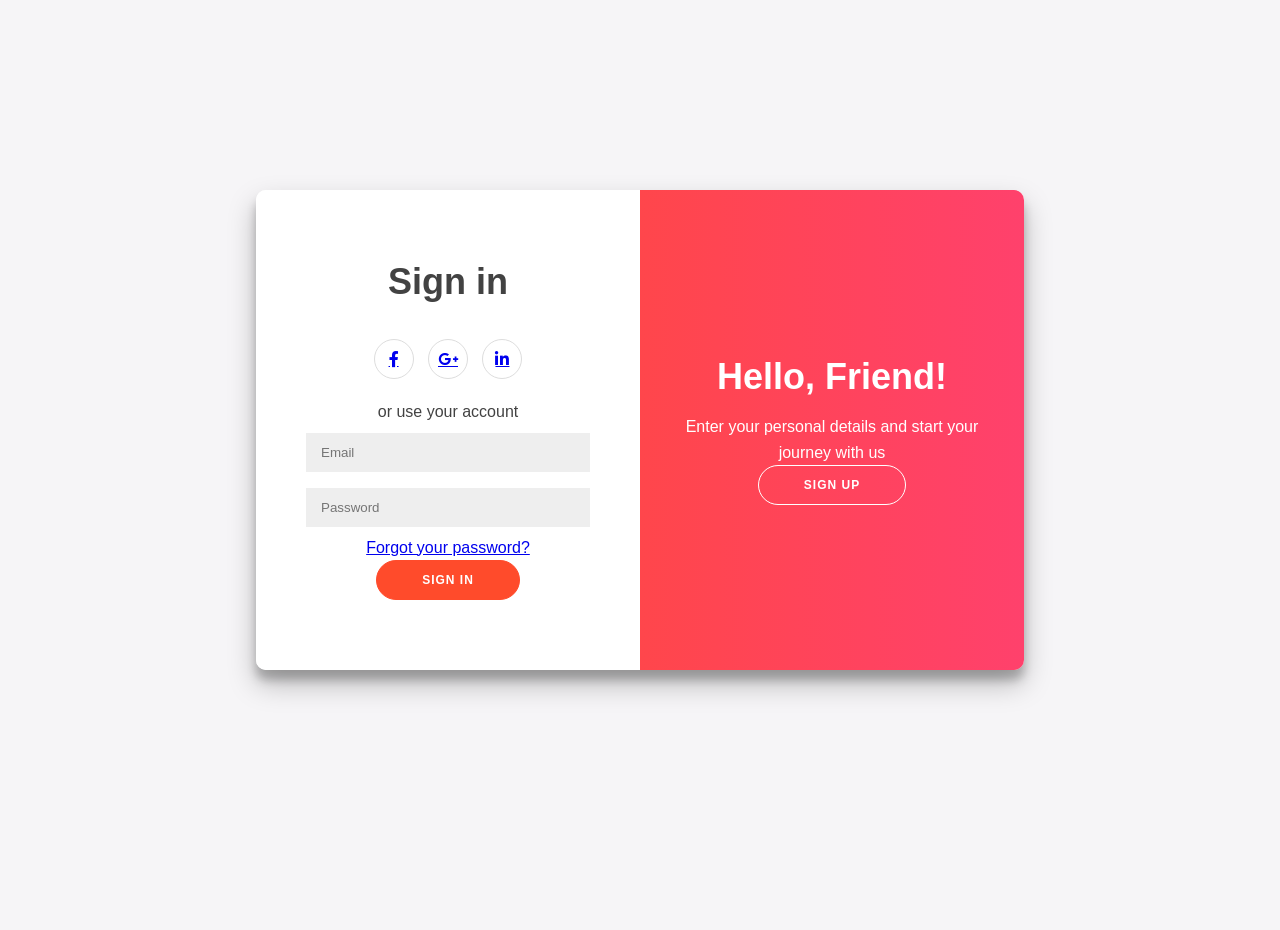
==== commit 62de2fed: "feat: implement mandatory authentication flow - Adds a mandatory authentication flow to the website." ====
--- a/index.html
+++ b/index.html
@@ -1,490 +1,67 @@
 <!DOCTYPE html>
 <html lang="en">
-  <head>
-    <meta charset="UTF-8" />
-    <meta name="viewport" content="width=device-width, initial-scale=1.0" />
-    <title>SaveSmart - Gamified Money Management</title>
-    <link rel="stylesheet" href="css/style.css" />
-    <link rel="stylesheet" href="css/responsive.css" />
-    <link
-      href="https://cdnjs.cloudflare.com/ajax/libs/font-awesome/6.0.0/css/all.min.css"
-      rel="stylesheet"
-    />
-  </head>
-  <body>
-    <header class="header">
-      <nav class="nav container">
-        <div class="nav__logo">
-          <i class="fas fa-piggy-bank"></i>
-          <div>
-            <h1>SaveSmart</h1>
-            <p class="slogan">Level Up Your Financial Game 💰</p>
-          </div>
+<head>
+    <meta charset="UTF-8">
+    <meta name="viewport" content="width=device-width, initial-scale=1.0">
+    <title>Welcome to SaveSmart</title>
+    <link rel="stylesheet" href="style.css">
+    <link rel="stylesheet" href="responsive.css">
+    <link href="https://cdnjs.cloudflare.com/ajax/libs/font-awesome/6.0.0/css/all.min.css" rel="stylesheet">
+</head>
+<body class="auth-body">
+
+    <div class="auth-container" id="auth-container">
+        <!-- Sign Up Form -->
+        <div class="form-container sign-up-container">
+            <form id="signup-form">
+                <h1>Create Account</h1>
+                <div class="social-container">
+                    <a href="#" class="social"><i class="fab fa-facebook-f"></i></a>
+                    <a href="#" class="social"><i class="fab fa-google-plus-g"></i></a>
+                    <a href="#" class="social"><i class="fab fa-linkedin-in"></i></a>
+                </div>
+                <span>or use your email for registration</span>
+                <input type="text" id="signup-name" placeholder="Name" required />
+                <input type="email" id="signup-email" placeholder="Email" required />
+                <input type="password" id="signup-password" placeholder="Password" required />
+                <button type="submit">Sign Up</button>
+            </form>
         </div>
 
-        <ul class="nav__menu" id="nav-menu">
-          <li class="nav__item">
-            <a href="dashboard.html" class="nav__link">
-              <i class="fas fa-home"></i>
-              <span>Dashboard</span>
-            </a>
-          </li>
-          <li class="nav__item">
-            <a href="game.html" class="nav__link">
-              <i class="fas fa-gamepad"></i>
-              <span>Money Game</span>
-            </a>
-          </li>
-          <li class="nav__item">
-            <a href="real-money.html" class="nav__link">
-              <i class="fas fa-chart-line"></i>
-              <span>Real Money</span>
-            </a>
-          </li>
-          <li class="nav__item">
-            <a href="goals.html" class="nav__link">
-              <i class="fas fa-bullseye"></i>
-              <span>Goals</span>
-            </a>
-          </li>
-          <li class="nav__item">
-            <a href="badges.html" class="nav__link">
-              <i class="fas fa-trophy"></i>
-              <span>Badges</span>
-            </a>
-          </li>
-        </ul>
+        <!-- Sign In Form -->
+        <div class="form-container sign-in-container">
+            <form id="login-form">
+                <h1>Sign in</h1>
+                <div class="social-container">
+                    <a href="#" class="social"><i class="fab fa-facebook-f"></i></a>
+                    <a href="#" class="social"><i class="fab fa-google-plus-g"></i></a>
+                    <a href="#" class="social"><i class="fab fa-linkedin-in"></i></a>
+                </div>
+                <span>or use your account</span>
+                <input type="email" id="login-email" placeholder="Email" required />
+                <input type="password" id="login-password" placeholder="Password" required />
+                <a href="#">Forgot your password?</a>
+                <button type="submit">Sign In</button>
+            </form>
+        </div>
 
-        <div class="nav__actions">
-          <button class="btn btn--primary" id="quick-start-btn">
-            <i class="fas fa-rocket"></i>
-            Quick Start
-          </button>
-          <button class="theme-toggle" id="theme-toggle" title="Toggle dark/light mode">
-            <i class="fas fa-moon"></i>
-          </button>
-          <div class="nav__toggle" id="nav-toggle">
-            <i class="fas fa-bars"></i>
-          </div>
+        <!-- Overlay for switching between forms -->
+        <div class="overlay-container">
+            <div class="overlay">
+                <div class="overlay-panel overlay-left">
+                    <h1>Welcome Back!</h1>
+                    <p>To keep connected with us please login with your personal info</p>
+                    <button class="ghost" id="signIn">Sign In</button>
+                </div>
+                <div class="overlay-panel overlay-right">
+                    <h1>Hello, Friend!</h1>
+                    <p>Enter your personal details and start your journey with us</p>
+                    <button class="ghost" id="signUp">Sign Up</button>
+                </div>
+            </div>
         </div>
-      </nav>
-    </header>
-
-    <main class="main container">
-      <!-- Hero Section -->
-      <section class="hero">
-        <div class="hero__content">
-          <h1 class="hero__title">
-            Master Your Money,<br />Level Up Your Life 🚀
-          </h1>
-          <p class="hero__description">
-            SaveSmart turns boring budgeting into an epic adventure! Make smart
-            financial choices, face real-world scenarios, and build wealth while
-            having fun. No real money required!
-          </p>
-          <div class="hero__actions">
-            <a href="game.html" class="btn btn--primary btn--large">
-              <i class="fas fa-play"></i>
-              Start Playing
-            </a>
-            <a href="real-money.html" class="btn btn--secondary btn--large">
-              <i class="fas fa-chart-line"></i>
-              Track Real Money
-            </a>
-          </div>
-          <div class="hero__stats">
-            <div class="stat">
-              <span class="stat__number">50K+</span>
-              <span class="stat__label">Players Leveling Up</span>
-            </div>
-            <div class="stat">
-              <span class="stat__number">$2.1M+</span>
-              <span class="stat__label">Virtual Wealth Created</span>
-            </div>
-            <div class="stat">
-              <span class="stat__number">94%</span>
-              <span class="stat__label">Better Money Habits</span>
-            </div>
-          </div>
-        </div>
-        <div class="hero__visual">
-          <div class="game-preview">
-            <div class="phone-mockup">
-              <div class="phone-screen">
-                <div class="game-scene">
-                  <div class="character">😎</div>
-                  <div class="money-stack">💰💰💰</div>
-                  <div class="scenario-card-mini">
-                    <h4>New Phone Drop!</h4>
-                    <p>Latest smartphone just released. Buy it now?</p>
-                    <div class="choices">
-                      <button class="choice-btn-mini">YOLO! 💸</button>
-                      <button class="choice-btn-mini">Nah, I'm good ✋</button>
-                    </div>
-                  </div>
-                </div>
-              </div>
-            </div>
-          </div>
-        </div>
-      </section>
-
-      <!-- Features Section -->
-      <section class="features" id="features">
-        <h2 class="section__title">Why SaveSmart is Lit 🔥</h2>
-        <div class="features__grid">
-          <div class="feature__card interactive-hover">
-            <div class="feature__icon">
-              <i class="fas fa-gamepad"></i>
-            </div>
-            <h3>Epic Money Game</h3>
-            <p>
-              Face 500+ real-life spending scenarios. From impulse buys to
-              investment opportunities - make choices and see the consequences!
-            </p>
-          </div>
-          <div class="feature__card interactive-hover">
-            <div class="feature__icon">
-              <i class="fas fa-brain"></i>
-            </div>
-            <h3>Smart Predictions</h3>
-            <p>
-              "At this rate, you'll be broke by Friday 😭" - Get real talk about
-              your spending habits with our savage but accurate predictor.
-            </p>
-          </div>
-          <div class="feature__card interactive-hover">
-            <div class="feature__icon">
-              <i class="fas fa-trophy"></i>
-            </div>
-            <h3>Level Up & Earn Badges</h3>
-            <p>
-              Unlock achievements, build streaks, and flex your financial
-              skills. Who said money can't buy happiness? It buys badges! 🏆
-            </p>
-          </div>
-          <div class="feature__card interactive-hover">
-            <div class="feature__icon">
-              <i class="fas fa-shield-alt"></i>
-            </div>
-            <h3>Real Money Tracking</h3>
-            <p>
-              Optional real money mode for when you're ready to apply your
-              skills to actual finances. Bank-level security, zero stress.
-            </p>
-          </div>
-        </div>
-      </section>
-
-      <!-- How It Works -->
-      <section class="how-it-works">
-        <h2 class="section__title">How It Works 🎮</h2>
-        <div class="steps">
-          <div class="step interactive-hover">
-            <div class="step__number">1</div>
-            <div class="step__content">
-              <h3>Start Virtual Life</h3>
-              <p>
-                Get virtual money and begin your financial journey. No risk, all
-                fun!
-              </p>
-            </div>
-          </div>
-          <div class="step interactive-hover">
-            <div class="step__number">2</div>
-            <div class="step__content">
-              <h3>Face Scenarios</h3>
-              <p>
-                Make spending decisions in realistic situations. Your choices
-                shape your virtual wealth.
-              </p>
-            </div>
-          </div>
-          <div class="step interactive-hover">
-            <div class="step__number">3</div>
-            <div class="step__content">
-              <h3>Learn & Improve</h3>
-              <p>
-                Get instant feedback, predictions, and tips. Build money skills
-                that last.
-              </p>
-            </div>
-          </div>
-          <div class="step interactive-hover">
-            <div class="step__number">4</div>
-            <div class="step__content">
-              <h3>Level Up IRL</h3>
-              <p>Apply your new skills to real finances when you're ready.</p>
-            </div>
-          </div>
-        </div>
-      </section>
-
-      <!-- Testimonials -->
-      <section class="testimonials">
-        <h2 class="section__title">What Players Say 💬</h2>
-        <div class="testimonials__grid">
-          <div class="testimonial__card interactive-hover">
-            <div class="testimonial__content">
-              "This app called me out for my Starbucks addiction 😂 But fr, I
-              saved $200 this month!"
-            </div>
-            <div class="testimonial__author">
-              <strong>Chloe, 23</strong>
-              <span>Saved for her first vacation 🏖️</span>
-            </div>
-          </div>
-          <div class="testimonial__card interactive-hover">
-            <div class="testimonial__content">
-              "The 'spending money on women eii' scenario had me crying! Too
-              real bro 💀"
-            </div>
-            <div class="testimonial__author">
-              <strong>Mike, 25</strong>
-              <span>Building emergency fund 🛡️</span>
-            </div>
-          </div>
-          <div class="testimonial__card interactive-hover">
-            <div class="testimonial__content">
-              "Never thought budgeting could be fun. The badges got me hooked!"
-            </div>
-            <div class="testimonial__author">
-              <strong>Sarah, 19</strong>
-              <span>College student 🎓</span>
-            </div>
-          </div>
-        </div>
-      </section>
-
-      <!-- Daily Reward Teaser -->
-      <section class="daily-reward-teaser">
-        <div class="teaser-card glass-effect">
-          <div class="teaser-content">
-            <h3>🎁 Daily Rewards Await!</h3>
-            <p>
-              Come back every day to spin the wheel and earn bonus coins,
-              exclusive items, and special boosts!
-            </p>
-            <div class="teaser-features">
-              <div class="teaser-feature">
-                <i class="fas fa-coins"></i>
-                <span>Daily Coin Bonuses</span>
-              </div>
-              <div class="teaser-feature">
-                <i class="fas fa-gift"></i>
-                <span>Exclusive Items</span>
-              </div>
-              <div class="teaser-feature">
-                <i class="fas fa-bolt"></i>
-                <span>Special Boosts</span>
-              </div>
-            </div>
-            <a href="game.html" class="btn btn--primary">
-              <i class="fas fa-calendar-day"></i>
-              Check Daily Rewards
-            </a>
-          </div>
-          <div class="teaser-visual">
-            <div class="reward-wheel-preview">
-              <div class="wheel">
-                <div class="wheel-section">100🪙</div>
-                <div class="wheel-section">200🪙</div>
-                <div class="wheel-section">🎁</div>
-                <div class="wheel-section">500🪙</div>
-                <div class="wheel-section">💎</div>
-                <div class="wheel-section">100🪙</div>
-              </div>
-            </div>
-          </div>
-        </div>
-      </section>
-    </main>
-
-    <!-- Floating Action Button -->
-    <button class="fab" id="quick-action-fab" title="Quick Actions">
-      <i class="fas fa-bolt"></i>
-    </button>
-
-    <footer class="footer">
-      <div class="container">
-        <div class="footer__content">
-          <div class="footer__section">
-            <div class="footer__logo">
-              <i class="fas fa-piggy-bank"></i>
-              <h3>SaveSmart</h3>
-            </div>
-            <p>
-              Turning financial literacy into an epic game. Learn, play, and
-              level up your money skills! 🚀
-            </p>
-            <div class="footer__social">
-              <a href="#" data-tooltip="Follow us on TikTok"
-                ><i class="fab fa-tiktok"></i
-              ></a>
-              <a href="#" data-tooltip="Follow us on Instagram"
-                ><i class="fab fa-instagram"></i
-              ></a>
-              <a href="#" data-tooltip="Follow us on Twitter"
-                ><i class="fab fa-twitter"></i
-              ></a>
-              <a href="#" data-tooltip="Join our Discord"
-                ><i class="fab fa-discord"></i
-              ></a>
-            </div>
-          </div>
-          <div class="footer__section">
-            <h4>Game Modes</h4>
-            <ul>
-              <li><a href="game.html">Virtual Money Game</a></li>
-              <li><a href="real-money.html">Real Money Tracker</a></li>
-              <li><a href="dashboard.html">Dashboard</a></li>
-              <li><a href="goals.html">Savings Goals</a></li>
-            </ul>
-          </div>
-          <div class="footer__section">
-            <h4>Features</h4>
-            <ul>
-              <li><a href="#">500+ Scenarios</a></li>
-              <li><a href="#">Spending Predictor</a></li>
-              <li><a href="badges.html">Achievement Badges</a></li>
-              <li><a href="#">Financial Education</a></li>
-            </ul>
-          </div>
-          <div class="footer__section">
-            <h4>Support</h4>
-            <ul>
-              <li><a href="#">Help Center</a></li>
-              <li><a href="#">Community</a></li>
-              <li><a href="#">Privacy Policy</a></li>
-              <li><a href="#">Terms of Service</a></li>
-            </ul>
-          </div>
-        </div>
-        <div class="footer__bottom">
-          <p>
-            &copy; 2024 SaveSmart. Made with ❤️ for the youth. No financial
-            advice, just good vibes and better habits.
-          </p>
-        </div>
-      </div>
-    </footer>
-
-    <!-- Quick Start Modal -->
-    <div class="modal" id="quick-start-modal">
-      <div class="modal__content">
-        <div class="modal__header">
-          <h3>Choose Your Adventure 🎮</h3>
-          <button class="modal__close" id="modal-close">
-            <i class="fas fa-times"></i>
-          </button>
-        </div>
-        <div class="modal__body">
-          <div class="mode-selection">
-            <div class="mode-card interactive-hover" data-mode="game">
-              <div class="mode-icon">
-                <i class="fas fa-gamepad"></i>
-              </div>
-              <h4>Virtual Money Game</h4>
-              <p>
-                Start with virtual currency and learn through fun scenarios.
-                Zero risk, maximum fun!
-              </p>
-              <ul>
-                <li>🎯 500+ Real-life scenarios</li>
-                <li>💰 Virtual money only</li>
-                <li>🏆 Earn badges & level up</li>
-                <li>😂 Fun, relatable content</li>
-              </ul>
-              <button
-                class="btn btn--primary btn--full btn-press"
-                data-loading="true"
-              >
-                <i class="fas fa-play"></i>
-                Start Playing
-              </button>
-            </div>
-            <div class="mode-card interactive-hover" data-mode="real">
-              <div class="mode-icon">
-                <i class="fas fa-chart-line"></i>
-              </div>
-              <h4>Real Money Tracker</h4>
-              <p>Track your actual finances with our secure platform.</p>
-              <ul>
-                <li>🔒 Bank-level security</li>
-                <li>📊 Real financial tracking</li>
-                <li>🎮 Game elements included</li>
-                <li>💡 Personalized insights</li>
-              </ul>
-              <button
-                class="btn btn--secondary btn--full btn-press"
-                data-loading="true"
-              >
-                <i class="fas fa-chart-line"></i>
-                Track Real Money
-              </button>
-            </div>
-          </div>
-        </div>
-      </div>
     </div>
 
-    <!-- Quick Actions Menu -->
-    <div class="modal" id="quick-actions-modal">
-      <div class="modal__content">
-        <div class="modal__header">
-          <h3>Quick Actions ⚡</h3>
-          <button class="modal__close" id="quick-actions-close">
-            <i class="fas fa-times"></i>
-          </button>
-        </div>
-        <div class="modal__body">
-          <div class="quick-actions-grid">
-            <a href="game.html" class="quick-action interactive-hover">
-              <div class="action-icon">
-                <i class="fas fa-play"></i>
-              </div>
-              <div class="action-content">
-                <h4>Continue Game</h4>
-                <p>Jump back into your virtual life</p>
-              </div>
-            </a>
-            <a href="dashboard.html" class="quick-action interactive-hover">
-              <div class="action-icon">
-                <i class="fas fa-tachometer-alt"></i>
-              </div>
-              <div class="action-content">
-                <h4>Dashboard</h4>
-                <p>View your financial overview</p>
-              </div>
-            </a>
-            <a href="badges.html" class="quick-action interactive-hover">
-              <div class="action-icon">
-                <i class="fas fa-trophy"></i>
-              </div>
-              <div class="action-content">
-                <h4>Achievements</h4>
-                <p>Check your progress & badges</p>
-              </div>
-            </a>
-            <a href="goals.html" class="quick-action interactive-hover">
-              <div class="action-icon">
-                <i class="fas fa-bullseye"></i>
-              </div>
-              <div class="action-content">
-                <h4>Goals</h4>
-                <p>Manage your savings targets</p>
-              </div>
-            </a>
-          </div>
-        </div>
-      </div>
-    </div>
-
-    <!-- Celebration Container (for confetti and achievements) -->
-    <div id="celebration-container"></div>
-
-    <script src="js/app.js"></script>
-    <script src="js/confetti.js"></script>
-    <script src="animations.js"></script>
-  </body>
+    <script src="auth.js"></script>
+</body>
 </html>
--- a/style.css
+++ b/style.css
@@ -0,0 +1,3027 @@
+@import url('https://fonts.googleapis.com/css2?family=Inter:wght@400;500;600;700&display=swap');
+
+/* CSS Reset and Base Styles */
+* {
+    margin: 0;
+    padding: 0;
+    box-sizing: border-box;
+}
+
+:root {
+    /* Primary Colors */
+    --primary-50: #e3f2fd;
+    --primary-100: #bbdefb;
+    --primary-500: #2196f3;
+    --primary-600: #1e88e5;
+    --primary-700: #1976d2;
+    --primary-900: #0d47a1;
+
+    /* Focus Styles */
+    --focus-ring-color: var(--primary-500);
+    --focus-ring-width: 3px;
+    --focus-ring-offset: 2px;
+
+    /* Secondary Colors */
+    --secondary-50: #f3e5f5;
+    --secondary-100: #e1bee7;
+    --secondary-500: #9c27b0;
+    --secondary-600: #8e24aa;
+    --secondary-700: #7b1fa2;
+
+    /* Neutral Colors */
+    --gray-50: #fafafa;
+    --gray-100: #f5f5f5;
+    --gray-200: #eeeeee;
+    --gray-300: #e0e0e0;
+    --gray-400: #bdbdbd;
+    --gray-500: #9e9e9e;
+    --gray-600: #757575;
+    --gray-700: #616161;
+    --gray-800: #424242;
+    --gray-900: #212121;
+
+    /* Semantic Colors */
+    --success: #2e7d32;
+    --warning: #e65100;
+    --error: #d32f2f;
+    --info: #1565c0;
+
+    /* Typography */
+    --font-family: 'Inter', sans-serif;
+    --font-size-xs: 0.75rem;
+    --font-size-sm: 0.875rem;
+    --font-size-base: 1rem;
+    --font-size-lg: 1.125rem;
+    --font-size-xl: 1.25rem;
+    --font-size-2xl: 1.5rem;
+    --font-size-3xl: 1.875rem;
+    --font-size-4xl: 2.25rem;
+
+    /* Spacing */
+    --spacing-xs: 0.25rem;
+    --spacing-sm: 0.5rem;
+    --spacing-md: 1rem;
+    --spacing-lg: 1.5rem;
+    --spacing-xl: 2rem;
+    --spacing-2xl: 3rem;
+
+    /* Border Radius */
+    --radius-sm: 0.25rem;
+    --radius-md: 0.5rem;
+    --radius-lg: 0.75rem;
+    --radius-xl: 1rem;
+
+    /* Shadows */
+    --shadow-sm: 0 1px 2px 0 rgba(0, 0, 0, 0.05);
+    --shadow-md: 0 4px 6px -1px rgba(0, 0, 0, 0.1), 0 2px 4px -1px rgba(0, 0, 0, 0.06);
+    --shadow-lg: 0 10px 15px -3px rgba(0, 0, 0, 0.1), 0 4px 6px -2px rgba(0, 0, 0, 0.05);
+    --shadow-xl: 0 20px 25px -5px rgba(0, 0, 0, 0.1), 0 10px 10px -5px rgba(0, 0, 0, 0.04);
+}
+
+/* Dark Theme Variables */
+body[data-theme="dark"] {
+    --primary-50: #1a2a38;
+    --primary-100: #2c4a63;
+    --primary-500: #66b2ff;
+    --primary-600: #80c1ff;
+    --primary-700: #99d1ff;
+    --primary-900: #e6f2ff;
+
+    --secondary-50: #2a1a38;
+    --secondary-100: #4a2c63;
+    --secondary-500: #c166ff;
+    --secondary-600: #d180ff;
+    --secondary-700: #e099ff;
+
+    --gray-50: #121212;
+    --gray-100: #1e1e1e;
+    --gray-200: #2a2a2a;
+    --gray-300: #363636;
+    --gray-400: #555555;
+    --gray-500: #777777;
+    --gray-600: #999999;
+    --gray-700: #bbbbbb;
+    --gray-800: #dddddd;
+    --gray-900: #f5f5f5;
+
+    --success: #4caf50;
+    --warning: #ff9800;
+    --error: #f44336;
+    --info: #2196f3;
+
+    --shadow-sm: 0 1px 2px 0 rgba(0, 0, 0, 0.25);
+    --shadow-md: 0 4px 6px -1px rgba(0, 0, 0, 0.3), 0 2px 4px -1px rgba(0, 0, 0, 0.26);
+    --shadow-lg: 0 10px 15px -3px rgba(0, 0, 0, 0.3), 0 4px 6px -2px rgba(0, 0, 0, 0.25);
+    --shadow-xl: 0 20px 25px -5px rgba(0, 0, 0, 0.3), 0 10px 10px -5px rgba(0, 0, 0, 0.24);
+}
+
+body {
+    font-family: var(--font-family);
+    font-size: var(--font-size-base);
+    line-height: 1.6;
+    color: var(--gray-800);
+    background-color: var(--gray-50);
+    transition: background-color 0.3s ease, color 0.3s ease;
+}
+
+.container {
+    max-width: 1200px;
+    margin: 0 auto;
+    padding: 0 var(--spacing-md);
+}
+
+/* Typography */
+h1, h2, h3, h4, h5, h6 {
+    font-weight: 600;
+    line-height: 1.2;
+    margin-bottom: var(--spacing-md);
+}
+
+h1 { font-size: var(--font-size-4xl); }
+h2 { font-size: var(--font-size-3xl); }
+h3 { font-size: var(--font-size-2xl); }
+h4 { font-size: var(--font-size-xl); }
+
+.section__title {
+    text-align: center;
+    margin-bottom: var(--spacing-2xl);
+    color: var(--gray-900);
+}
+
+/* Header & Navigation */
+.header {
+    background: white;
+    box-shadow: var(--shadow-md);
+    position: sticky;
+    top: 0;
+    z-index: 1000;
+}
+
+.nav {
+    display: flex;
+    justify-content: space-between;
+    align-items: center;
+    padding: var(--spacing-md) 0;
+}
+
+.nav__logo {
+    display: flex;
+    align-items: center;
+    gap: var(--spacing-md);
+}
+
+.nav__logo i {
+    font-size: 2rem;
+    color: var(--primary-600);
+}
+
+.nav__logo h1 {
+    margin: 0;
+    color: var(--primary-700);
+    font-size: var(--font-size-2xl);
+}
+
+.slogan {
+    font-size: var(--font-size-sm);
+    color: var(--gray-600);
+    font-style: italic;
+    margin: 0;
+}
+
+.nav__menu {
+    display: flex;
+    list-style: none;
+    gap: var(--spacing-lg);
+}
+
+.nav__link {
+    display: flex;
+    align-items: center;
+    gap: var(--spacing-sm);
+    text-decoration: none;
+    color: var(--gray-600);
+    padding: var(--spacing-sm) var(--spacing-md);
+    border-radius: var(--radius-md);
+    transition: all 0.3s ease;
+    font-weight: 500;
+}
+
+.nav__link:hover,
+.nav__link.active {
+    background-color: var(--primary-50);
+    color: var(--primary-700);
+}
+
+.nav__actions {
+    display: flex;
+    align-items: center;
+    gap: var(--spacing-md);
+}
+
+.nav__toggle {
+    display: none;
+    font-size: 1.25rem;
+    cursor: pointer;
+    color: var(--gray-600);
+}
+
+/* Virtual Currency Display */
+.virtual-currency {
+    display: flex;
+    align-items: center;
+    gap: 8px;
+    background: linear-gradient(135deg, #667eea 0%, #764ba2 100%);
+    color: white;
+    padding: 8px 16px;
+    border-radius: 20px;
+    font-weight: 600;
+}
+
+.currency-selector select {
+    padding: 8px 12px;
+    border: 1px solid var(--gray-300);
+    border-radius: var(--radius-md);
+    background: white;
+    font-size: var(--font-size-sm);
+}
+
+/* Buttons */
+.btn {
+    display: inline-flex;
+    align-items: center;
+    gap: var(--spacing-sm);
+    padding: var(--spacing-sm) var(--spacing-lg);
+    border: none;
+    border-radius: var(--radius-md);
+    font-size: var(--font-size-base);
+    font-weight: 500;
+    text-decoration: none;
+    cursor: pointer;
+    transition: all 0.3s ease;
+    outline: none;
+}
+
+.btn--primary {
+    background-color: var(--primary-600);
+    color: white;
+}
+
+.btn--primary:hover {
+    background-color: var(--primary-700);
+    transform: translateY(-1px);
+    box-shadow: var(--shadow-md);
+}
+
+.btn--secondary {
+    background-color: transparent;
+    color: var(--primary-600);
+    border: 2px solid var(--primary-600);
+}
+
+.btn--secondary:hover {
+    background-color: var(--primary-50);
+    transform: translateY(-1px);
+}
+
+.btn--large {
+    padding: var(--spacing-md) var(--spacing-xl);
+    font-size: var(--font-size-lg);
+}
+
+.btn--full {
+    width: 100%;
+    justify-content: center;
+}
+
+.btn--small {
+    padding: var(--spacing-xs) var(--spacing-md);
+    font-size: var(--font-size-sm);
+}
+
+.btn-icon {
+    background: none;
+    border: none;
+    padding: var(--spacing-sm);
+    border-radius: var(--radius-sm);
+    cursor: pointer;
+    color: var(--gray-600);
+    transition: all 0.3s ease;
+}
+
+.btn-icon:hover {
+    background-color: var(--gray-100);
+    color: var(--primary-600);
+}
+
+/* Hero Section */
+.hero {
+    display: grid;
+    grid-template-columns: 1fr 1fr;
+    gap: var(--spacing-2xl);
+    align-items: center;
+    padding: var(--spacing-2xl) 0;
+    min-height: 80vh;
+}
+
+.hero__title {
+    font-size: 3rem;
+    color: var(--gray-900);
+    margin-bottom: var(--spacing-lg);
+    line-height: 1.1;
+}
+
+.hero__description {
+    font-size: var(--font-size-lg);
+    color: var(--gray-600);
+    margin-bottom: var(--spacing-2xl);
+    line-height: 1.6;
+}
+
+.hero__actions {
+    display: flex;
+    gap: var(--spacing-md);
+    flex-wrap: wrap;
+    margin-bottom: var(--spacing-2xl);
+}
+
+.hero__stats {
+    display: flex;
+    gap: var(--spacing-2xl);
+}
+
+.stat {
+    text-align: center;
+}
+
+.stat__number {
+    display: block;
+    font-size: var(--font-size-2xl);
+    font-weight: 700;
+    color: var(--primary-600);
+    margin-bottom: var(--spacing-xs);
+}
+
+.stat__label {
+    font-size: var(--font-size-sm);
+    color: var(--gray-600);
+}
+
+/* Game Preview Styles */
+.game-preview {
+    display: flex;
+    justify-content: center;
+    align-items: center;
+}
+
+.phone-mockup {
+    width: 300px;
+    height: 600px;
+    background: #2D3047;
+    border-radius: 40px;
+    padding: 20px;
+    position: relative;
+    box-shadow: 0 20px 40px rgba(0, 0, 0, 0.3);
+}
+
+.phone-screen {
+    width: 100%;
+    height: 100%;
+    background: white;
+    border-radius: 30px;
+    overflow: hidden;
+    position: relative;
+}
+
+.game-scene {
+    padding: 20px;
+    height: 100%;
+    display: flex;
+    flex-direction: column;
+    align-items: center;
+    justify-content: center;
+    gap: 20px;
+}
+
+.character {
+    font-size: 4rem;
+}
+
+.money-stack {
+    font-size: 2rem;
+}
+
+.scenario-card-mini {
+    background: #f8f9fa;
+    padding: 20px;
+    border-radius: 12px;
+    text-align: center;
+    width: 100%;
+}
+
+.choices {
+    display: flex;
+    gap: 10px;
+    margin-top: 15px;
+}
+
+.choice-btn-mini {
+    flex: 1;
+    padding: 8px 12px;
+    border: none;
+    border-radius: 8px;
+    background: #667eea;
+    color: white;
+    cursor: pointer;
+    font-size: 0.8rem;
+}
+
+/* Features Section */
+.features {
+    padding: var(--spacing-2xl) 0;
+    background: white;
+}
+
+.features__grid {
+    display: grid;
+    grid-template-columns: repeat(auto-fit, minmax(250px, 1fr));
+    gap: var(--spacing-xl);
+}
+
+.feature__card {
+    text-align: center;
+    padding: var(--spacing-xl);
+    border-radius: var(--radius-lg);
+    transition: transform 0.3s ease, box-shadow 0.3s ease;
+    border: 1px solid var(--gray-200);
+}
+
+.feature__card:hover {
+    transform: translateY(-5px);
+    box-shadow: var(--shadow-xl);
+}
+
+.feature__icon {
+    width: 80px;
+    height: 80px;
+    margin: 0 auto var(--spacing-lg);
+    background: var(--primary-50);
+    border-radius: 50%;
+    display: flex;
+    align-items: center;
+    justify-content: center;
+}
+
+.feature__icon i {
+    font-size: 2rem;
+    color: var(--primary-600);
+}
+
+.feature__card h3 {
+    margin-bottom: var(--spacing-md);
+    color: var(--gray-900);
+}
+
+.feature__card p {
+    color: var(--gray-600);
+    line-height: 1.6;
+}
+
+/* How It Works Section */
+.how-it-works {
+    padding: var(--spacing-2xl) 0;
+    background: var(--gray-50);
+}
+
+.steps {
+    display: grid;
+    grid-template-columns: repeat(auto-fit, minmax(250px, 1fr));
+    gap: var(--spacing-xl);
+    max-width: 1000px;
+    margin: 0 auto;
+}
+
+.step {
+    text-align: center;
+    padding: var(--spacing-xl);
+}
+
+.step__number {
+    width: 60px;
+    height: 60px;
+    background: var(--primary-600);
+    color: white;
+    border-radius: 50%;
+    display: flex;
+    align-items: center;
+    justify-content: center;
+    font-size: var(--font-size-xl);
+    font-weight: 700;
+    margin: 0 auto var(--spacing-lg);
+}
+
+.step__content h3 {
+    margin-bottom: var(--spacing-md);
+    color: var(--gray-900);
+}
+
+.step__content p {
+    color: var(--gray-600);
+    line-height: 1.6;
+}
+
+/* Testimonials */
+.testimonials {
+    padding: var(--spacing-2xl) 0;
+    background: white;
+}
+
+.testimonials__grid {
+    display: grid;
+    grid-template-columns: repeat(auto-fit, minmax(300px, 1fr));
+    gap: var(--spacing-xl);
+    max-width: 1000px;
+    margin: 0 auto;
+}
+
+.testimonial__card {
+    background: var(--gray-50);
+    padding: var(--spacing-xl);
+    border-radius: var(--radius-lg);
+    border-left: 4px solid var(--primary-600);
+}
+
+.testimonial__content {
+    font-style: italic;
+    margin-bottom: var(--spacing-lg);
+    color: var(--gray-700);
+    line-height: 1.6;
+}
+
+.testimonial__author strong {
+    display: block;
+    margin-bottom: var(--spacing-xs);
+    color: var(--gray-900);
+}
+
+.testimonial__author span {
+    color: var(--gray-600);
+    font-size: var(--font-size-sm);
+}
+
+/* Stats Section */
+.stats {
+    padding: var(--spacing-2xl) 0;
+    background: linear-gradient(135deg, var(--primary-600), var(--primary-900));
+    color: white;
+}
+
+.stats__grid {
+    display: grid;
+    grid-template-columns: repeat(auto-fit, minmax(200px, 1fr));
+    gap: var(--spacing-xl);
+    text-align: center;
+}
+
+.stat__item {
+    padding: var(--spacing-lg);
+}
+
+.stat__number {
+    font-size: 2.5rem;
+    font-weight: 700;
+    margin-bottom: var(--spacing-sm);
+}
+
+.stat__label {
+    font-size: var(--font-size-lg);
+    opacity: 0.9;
+}
+
+/* Footer */
+.footer {
+    background: var(--gray-900);
+    color: white;
+    padding: var(--spacing-2xl) 0 var(--spacing-md);
+}
+
+.footer__content {
+    display: grid;
+    grid-template-columns: 2fr 1fr 1fr 1fr;
+    gap: var(--spacing-2xl);
+    margin-bottom: var(--spacing-2xl);
+}
+
+.footer__logo {
+    display: flex;
+    align-items: center;
+    gap: var(--spacing-sm);
+    margin-bottom: var(--spacing-md);
+}
+
+.footer__logo i {
+    font-size: 1.5rem;
+    color: var(--primary-500);
+}
+
+.footer__logo h3 {
+    margin: 0;
+    color: white;
+}
+
+.footer__section h4 {
+    color: white;
+    margin-bottom: var(--spacing-lg);
+}
+
+.footer__section ul {
+    list-style: none;
+}
+
+.footer__section ul li {
+    margin-bottom: var(--spacing-sm);
+}
+
+.footer__section a {
+    color: var(--gray-400);
+    text-decoration: none;
+    transition: color 0.3s ease;
+}
+
+.footer__section a:hover {
+    color: white;
+}
+
+.footer__social {
+    display: flex;
+    gap: var(--spacing-md);
+    margin-top: var(--spacing-lg);
+}
+
+.footer__social a {
+    color: var(--gray-400);
+    font-size: 1.25rem;
+    transition: color 0.3s ease;
+}
+
+.footer__social a:hover {
+    color: white;
+}
+
+.footer__bottom {
+    border-top: 1px solid var(--gray-700);
+    padding-top: var(--spacing-md);
+    text-align: center;
+    color: var(--gray-400);
+}
+
+/* Modal */
+.modal {
+    display: none;
+    position: fixed;
+    top: 0;
+    left: 0;
+    width: 100%;
+    height: 100%;
+    background: rgba(0, 0, 0, 0.5);
+    z-index: 2000;
+    align-items: center;
+    justify-content: center;
+}
+
+.modal.active {
+    display: flex;
+}
+
+.modal__content {
+    background: white;
+    border-radius: var(--radius-xl);
+    box-shadow: var(--shadow-xl);
+    width: 90%;
+    max-width: 500px;
+    max-height: 90vh;
+    overflow-y: auto;
+}
+
+.modal__content--large {
+    max-width: 800px;
+}
+
+.modal__header {
+    display: flex;
+    justify-content: space-between;
+    align-items: center;
+    padding: var(--spacing-xl);
+    border-bottom: 1px solid var(--gray-200);
+}
+
+.modal__header h3 {
+    margin: 0;
+    color: var(--gray-900);
+}
+
+.modal__close {
+    background: none;
+    border: none;
+    font-size: 1.25rem;
+    color: var(--gray-600);
+    cursor: pointer;
+    padding: var(--spacing-sm);
+    border-radius: var(--radius-sm);
+    transition: background-color 0.3s ease;
+}
+
+.modal__close:hover {
+    background-color: var(--gray-100);
+}
+
+.modal__body {
+    padding: var(--spacing-xl);
+}
+
+.modal__form {
+    padding: var(--spacing-xl);
+}
+
+/* Confirmation modal tweaks */
+.confirm-body {
+    padding: var(--spacing-lg);
+    display: flex;
+    gap: var(--spacing-md);
+    align-items: center;
+}
+
+/* Toast notifications (app-level) */
+.toast-container {
+    position: fixed;
+    top: 20px;
+    right: 20px;
+    z-index: 11000;
+    display: flex;
+    flex-direction: column;
+    gap: 10px;
+}
+.toast {
+    display: flex;
+    align-items: center;
+    gap: 10px;
+    background: white;
+    padding: 10px 14px;
+    border-radius: 10px;
+    box-shadow: 0 6px 18px rgba(0,0,0,0.12);
+    border-left: 4px solid var(--primary-600);
+    animation: toastIn 0.35s ease;
+}
+.toast--success { border-left-color: var(--success); }
+.toast--error { border-left-color: var(--error); }
+.toast__icon { font-size: 1.4rem; }
+
+@keyframes toastIn {
+    from { transform: translateY(-10px); opacity: 0; }
+    to { transform: translateY(0); opacity: 1; }
+}
+
+/* Shop item micro-interaction */
+.shop-item {
+    transition: transform 0.18s ease, box-shadow 0.18s ease;
+}
+.shop-item:hover { transform: translateY(-4px); box-shadow: var(--shadow-lg); }
+
+/* Inventory modal */
+.inventory-grid {
+    display: grid;
+    grid-template-columns: repeat(auto-fit, minmax(140px, 1fr));
+    gap: 12px;
+}
+.inventory-item {
+    background: var(--gray-50);
+    padding: 10px;
+    border-radius: 8px;
+    text-align: center;
+    cursor: pointer;
+    transition: transform 0.15s ease;
+}
+.inventory-item.equipped { border: 2px solid var(--primary-600); transform: translateY(-4px); }
+
+/* Confetti canvas sits above content */
+#confetti-canvas {
+    position: fixed;
+    pointer-events: none;
+    left: 0;
+    top: 0;
+    width: 100%;
+    height: 100%;
+    z-index: 12000;
+}
+
+/* Form Styles */
+.form__group {
+    margin-bottom: var(--spacing-lg);
+}
+
+.form__group label {
+    display: block;
+    margin-bottom: var(--spacing-sm);
+    font-weight: 500;
+    color: var(--gray-700);
+}
+
+.form__group input,
+.form__group select,
+.form__group textarea {
+    width: 100%;
+    padding: var(--spacing-md);
+    border: 1px solid var(--gray-300);
+    border-radius: var(--radius-md);
+    font-size: var(--font-size-base);
+    transition: border-color 0.3s ease, box-shadow 0.3s ease;
+}
+
+.form__group input:focus,
+.form__group select:focus,
+.form__group textarea:focus {
+    outline: none;
+    border-color: var(--primary-500);
+    box-shadow: 0 0 0 3px rgba(33, 150, 243, 0.1);
+}
+
+.form-row {
+    display: grid;
+    grid-template-columns: 1fr 1fr;
+    gap: var(--spacing-md);
+}
+
+.form-section {
+    margin-bottom: var(--spacing-2xl);
+}
+
+.form-section h4 {
+    margin-bottom: var(--spacing-md);
+    color: var(--gray-800);
+    border-bottom: 2px solid var(--gray-200);
+    padding-bottom: var(--spacing-sm);
+}
+
+.form__actions {
+    display: flex;
+    gap: var(--spacing-md);
+    justify-content: space-between;
+    margin-top: var(--spacing-xl);
+}
+
+/* Game Header */
+.game-header {
+    margin-bottom: 30px;
+}
+
+.player-stats {
+    display: grid;
+    grid-template-columns: repeat(auto-fit, minmax(200px, 1fr));
+    gap: 20px;
+    margin-bottom: 30px;
+}
+
+.stat-card {
+    background: white;
+    padding: 20px;
+    border-radius: 12px;
+    box-shadow: 0 4px 6px rgba(0, 0, 0, 0.1);
+    display: flex;
+    align-items: center;
+    gap: 15px;
+    border-left: 4px solid #4CAF50;
+}
+
+.stat-icon {
+    font-size: 2rem;
+}
+
+.stat-info {
+    flex: 1;
+}
+
+.stat-value {
+    font-size: 1.5rem;
+    font-weight: 700;
+    color: #2D3047;
+}
+
+.stat-label {
+    color: #666;
+    font-size: 0.9rem;
+}
+
+/* Scenario Styles */
+.scenario-card {
+    background: white;
+    border-radius: 16px;
+    padding: 30px;
+    box-shadow: 0 8px 25px rgba(0, 0, 0, 0.1);
+    margin-bottom: 30px;
+    border: 2px solid #e0e0e0;
+}
+
+.scenario-header {
+    display: flex;
+    justify-content: space-between;
+    align-items: center;
+    margin-bottom: 20px;
+    padding-bottom: 15px;
+    border-bottom: 2px solid #f0f0f0;
+}
+
+.scenario-content {
+    display: grid;
+    grid-template-columns: auto 1fr;
+    gap: 25px;
+    align-items: start;
+    margin-bottom: 25px;
+}
+
+.scenario-emoji {
+    font-size: 4rem;
+    background: linear-gradient(135deg, #667eea, #764ba2);
+    border-radius: 50%;
+    width: 100px;
+    height: 100px;
+    display: flex;
+    align-items: center;
+    justify-content: center;
+}
+
+.scenario-stats {
+    display: flex;
+    gap: 20px;
+    margin-top: 15px;
+}
+
+.scenario-stats .stat {
+    background: #f8f9fa;
+    padding: 8px 15px;
+    border-radius: 8px;
+    font-size: 0.9rem;
+}
+
+/* Difficulty Badges */
+.difficulty-badge {
+    padding: 4px 12px;
+    border-radius: 20px;
+    font-size: 0.8rem;
+    font-weight: 600;
+    text-transform: uppercase;
+}
+
+.difficulty-badge.easy {
+    background: #d4edda;
+    color: #155724;
+}
+
+.difficulty-badge.medium {
+    background: #fff3cd;
+    color: #856404;
+}
+
+.difficulty-badge.hard {
+    background: #f8d7da;
+    color: #721c24;
+}
+
+/* Choice Buttons */
+.scenario-choices {
+    display: flex;
+    flex-direction: column;
+    gap: 12px;
+    margin-bottom: 25px;
+}
+
+.choice-btn {
+    display: grid;
+    grid-template-columns: auto 1fr auto;
+    gap: 15px;
+    align-items: center;
+    padding: 20px;
+    background: white;
+    border: 2px solid #e0e0e0;
+    border-radius: 12px;
+    cursor: pointer;
+    transition: all 0.3s ease;
+    text-align: left;
+}
+
+.choice-btn:hover {
+    border-color: #667eea;
+    transform: translateY(-2px);
+    box-shadow: 0 4px 12px rgba(102, 126, 234, 0.2);
+}
+
+.choice-icon {
+    font-size: 1.5rem;
+    width: 50px;
+    height: 50px;
+    display: flex;
+    align-items: center;
+    justify-content: center;
+    background: #f8f9fa;
+    border-radius: 10px;
+}
+
+.choice-content {
+    flex: 1;
+}
+
+.choice-content strong {
+    display: block;
+    margin-bottom: 5px;
+    color: #2D3047;
+}
+
+.choice-content span {
+    color: #666;
+    font-size: 0.9rem;
+}
+
+.choice-amount {
+    font-weight: 700;
+    font-size: 1.1rem;
+}
+
+.choice-amount.negative {
+    color: #e74c3c;
+}
+
+.choice-amount.positive {
+    color: #27ae60;
+}
+
+/* Prediction Box */
+.scenario-prediction {
+    background: linear-gradient(135deg, #667eea, #764ba2);
+    color: white;
+    padding: 20px;
+    border-radius: 12px;
+    margin-top: 20px;
+}
+
+.prediction-header {
+    display: flex;
+    align-items: center;
+    gap: 10px;
+    margin-bottom: 10px;
+    font-weight: 600;
+}
+
+.result-message {
+    display: flex;
+    align-items: center;
+    gap: 15px;
+}
+
+.result-emoji {
+    font-size: 2rem;
+}
+
+/* Quick Scenarios */
+.quick-scenarios {
+    margin-bottom: 30px;
+}
+
+.scenario-grid {
+    display: grid;
+    grid-template-columns: repeat(auto-fit, minmax(150px, 1fr));
+    gap: 15px;
+}
+
+.mini-scenario {
+    background: white;
+    padding: 15px;
+    border-radius: 10px;
+    box-shadow: 0 2px 8px rgba(0, 0, 0, 0.1);
+    display: flex;
+    align-items: center;
+    gap: 12px;
+    cursor: pointer;
+    transition: all 0.3s ease;
+    border: 2px solid transparent;
+}
+
+.mini-scenario:hover {
+    border-color: #667eea;
+    transform: translateY(-2px);
+}
+
+.mini-icon {
+    font-size: 1.5rem;
+}
+
+.mini-content strong {
+    display: block;
+    font-size: 0.9rem;
+    margin-bottom: 2px;
+}
+
+.mini-content span {
+    color: #e74c3c;
+    font-weight: 600;
+    font-size: 0.8rem;
+}
+
+/* Game Progress */
+.game-progress {
+    margin: 30px 0;
+}
+
+.progress-grid {
+    display: grid;
+    grid-template-columns: repeat(auto-fit, minmax(300px, 1fr));
+    gap: 30px;
+}
+
+.progress-card {
+    background: white;
+    padding: 25px;
+    border-radius: 12px;
+    box-shadow: 0 4px 15px rgba(0, 0, 0, 0.1);
+    text-align: center;
+}
+
+.score-circle {
+    width: 120px;
+    height: 120px;
+    margin: 0 auto 20px;
+    position: relative;
+}
+
+.circle-progress {
+    width: 100%;
+    height: 100%;
+    border-radius: 50%;
+    background: conic-gradient(var(--success) var(--progress-percentage, 75%), var(--gray-200) 0deg);
+    display: flex;
+    align-items: center;
+    justify-content: center;
+    position: relative;
+    transform: rotate(-90deg);
+}
+
+.circle-progress::before {
+    content: '';
+    position: absolute;
+    width: 80px;
+    height: 80px;
+    background: white;
+    border-radius: 50%;
+}
+
+.circle-progress span {
+    position: relative;
+    z-index: 1;
+    font-weight: 700;
+    font-size: 1.2rem;
+}
+
+.achievements-list {
+    display: flex;
+    flex-direction: column;
+    gap: 15px;
+}
+
+.achievement-mini {
+    display: flex;
+    align-items: center;
+    gap: 12px;
+    padding: 12px;
+    background: #f8f9fa;
+    border-radius: 8px;
+}
+
+.achievement-mini.earned {
+    background: #d4edda;
+    border-left: 4px solid #28a745;
+}
+
+.achievement-mini.locked {
+    opacity: 0.6;
+}
+
+.achievement-icon {
+    font-size: 1.5rem;
+}
+
+.achievement-info strong {
+    display: block;
+    margin-bottom: 2px;
+    font-size: 0.9rem;
+}
+
+.achievement-info span {
+    font-size: 0.8rem;
+    color: #666;
+}
+
+/* Real Money Styles */
+.security-notice {
+    margin-bottom: 30px;
+}
+
+.notice-card {
+    background: linear-gradient(135deg, #4facfe 0%, #00f2fe 100%);
+    color: white;
+    padding: 25px;
+    border-radius: 12px;
+    display: flex;
+    align-items: center;
+    gap: 20px;
+}
+
+.notice-icon {
+    font-size: 2.5rem;
+}
+
+.notice-content h4 {
+    margin: 0 0 10px 0;
+    font-size: 1.2rem;
+}
+
+.notice-content p {
+    margin: 0;
+
+    opacity: 0.9;
+}
+
+.real-money-dashboard {
+    margin-top: 30px;
+}
+
+.dashboard-header {
+    text-align: center;
+    margin-bottom: 40px;
+}
+
+.dashboard-header h2 {
+    color: var(--gray-900);
+    margin-bottom: 10px;
+}
+
+.dashboard-header p {
+    color: var(--gray-600);
+    font-size: var(--font-size-lg);
+}
+
+.financial-overview {
+    margin-bottom: 40px;
+}
+
+.overview-grid {
+    display: grid;
+    grid-template-columns: repeat(auto-fit, minmax(250px, 1fr));
+    gap: 25px;
+}
+
+.overview-card {
+    background: white;
+    padding: 25px;
+    border-radius: 12px;
+    box-shadow: 0 4px 15px rgba(0, 0, 0, 0.1);
+}
+
+.overview-card.primary {
+    border-left: 6px solid var(--primary-600);
+}
+
+.card-header {
+    display: flex;
+    justify-content: space-between;
+    align-items: center;
+    margin-bottom: 20px;
+}
+
+.card-header h4 {
+    margin: 0;
+    color: var(--gray-700);
+}
+
+.card-header i {
+    font-size: 1.5rem;
+    color: var(--primary-500);
+}
+
+.balance-amount {
+    font-size: 2.5rem;
+    font-weight: 700;
+    color: var(--gray-900);
+    margin-bottom: 10px;
+}
+
+.balance-trend {
+    display: flex;
+    align-items: center;
+    gap: 8px;
+    color: var(--success);
+    font-size: var(--font-size-sm);
+}
+
+.budget-progress {
+    margin-bottom: 15px;
+}
+
+.budget-text {
+    display: flex;
+    justify-content: space-between;
+    margin-top: 8px;
+    font-size: var(--font-size-sm);
+    color: var(--gray-600);
+}
+
+.savings-rate {
+    font-size: 2rem;
+    font-weight: 700;
+    color: var(--primary-600);
+    text-align: center;
+    margin: 15px 0;
+}
+
+.card-footer {
+    color: var(--gray-600);
+    font-size: var(--font-size-sm);
+    text-align: center;
+}
+
+/* Setup Options */
+.setup-options {
+    display: grid;
+    grid-template-columns: repeat(auto-fit, minmax(300px, 1fr));
+    gap: 30px;
+    margin-top: 30px;
+}
+
+.setup-option {
+    background: white;
+    padding: 30px;
+    border-radius: 12px;
+    box-shadow: 0 4px 15px rgba(0, 0, 0, 0.1);
+    border: 2px solid #e0e0e0;
+    transition: all 0.3s ease;
+}
+
+.setup-option:hover {
+    border-color: #667eea;
+    transform: translateY(-5px);
+}
+
+.option-icon {
+    font-size: 3rem;
+    color: #667eea;
+    margin-bottom: 20px;
+}
+
+.setup-option h4 {
+    margin-bottom: 15px;
+    color: #2D3047;
+}
+
+.setup-option ul {
+    list-style: none;
+    padding: 0;
+    margin: 20px 0;
+}
+
+.setup-option li {
+    padding: 8px 0;
+    border-bottom: 1px solid #f0f0f0;
+}
+
+.setup-option li:last-child {
+    border-bottom: none;
+}
+
+/* Financial Predictor */
+.financial-predictor {
+    margin: 40px 0;
+}
+
+.predictor-card {
+    background: white;
+    padding: 30px;
+    border-radius: 16px;
+    box-shadow: 0 8px 25px rgba(0, 0, 0, 0.1);
+    border-left: 6px solid #667eea;
+}
+
+.predictor-header {
+    text-align: center;
+    margin-bottom: 30px;
+}
+
+.predictor-header h3 {
+    color: var(--gray-900);
+    margin-bottom: 10px;
+}
+
+.predictor-header p {
+    color: var(--gray-600);
+}
+
+.prediction-result {
+    display: flex;
+    align-items: center;
+    gap: 25px;
+    margin-bottom: 25px;
+}
+
+.prediction-emoji {
+    font-size: 4rem;
+}
+
+.prediction-stats {
+    display: grid;
+    grid-template-columns: 1fr 1fr;
+    gap: 15px;
+    margin-top: 15px;
+}
+
+.prediction-stats .stat {
+    background: #f8f9fa;
+    padding: 12px;
+    border-radius: 8px;
+    text-align: center;
+}
+
+.prediction-features {
+    display: flex;
+    flex-direction: column;
+    gap: 12px;
+}
+
+.feature {
+    display: flex;
+    align-items: center;
+    gap: 12px;
+    padding: 12px;
+    background: #f8f9fa;
+    border-radius: 8px;
+}
+
+/* Skill Transfer */
+.skill-transfer {
+    margin: 40px 0;
+}
+
+.transfer-card {
+    background: linear-gradient(135deg, #667eea, #764ba2);
+    color: white;
+    padding: 30px;
+    border-radius: 16px;
+}
+
+.transfer-header {
+    text-align: center;
+    margin-bottom: 30px;
+}
+
+.transfer-header h3 {
+    color: white;
+    margin-bottom: 10px;
+}
+
+.transfer-header p {
+    opacity: 0.9;
+}
+
+.skill-metric {
+    display: grid;
+    grid-template-columns: auto 1fr 2fr;
+    gap: 20px;
+    align-items: center;
+    padding: 20px;
+    background: rgba(255, 255, 255, 0.1);
+    border-radius: 12px;
+    margin-bottom: 15px;
+}
+
+.metric-icon {
+    font-size: 2rem;
+}
+
+.metric-info strong {
+    display: block;
+    margin-bottom: 5px;
+}
+
+.metric-advice {
+    font-style: italic;
+    opacity: 0.9;
+}
+
+/* Mode Selection */
+.mode-selection {
+    display: grid;
+    grid-template-columns: repeat(auto-fit, minmax(300px, 1fr));
+    gap: 30px;
+    margin: 20px 0;
+}
+
+.mode-card {
+    background: white;
+    padding: 30px;
+    border-radius: 12px;
+    box-shadow: 0 4px 15px rgba(0, 0, 0, 0.1);
+    border: 2px solid #e0e0e0;
+    transition: all 0.3s ease;
+    text-align: center;
+}
+
+.mode-card:hover {
+    border-color: #667eea;
+    transform: translateY(-5px);
+}
+
+.mode-icon {
+    font-size: 4rem;
+    color: #667eea;
+    margin-bottom: 20px;
+}
+
+.mode-card h4 {
+    margin-bottom: 15px;
+    color: #2D3047;
+}
+
+.mode-card ul {
+    list-style: none;
+    padding: 0;
+    margin: 20px 0;
+    text-align: left;
+}
+
+.mode-card li {
+    padding: 8px 0;
+    border-bottom: 1px solid #f0f0f0;
+}
+
+/* Progress Bars */
+.progress-bar {
+    width: 100%;
+    height: 8px;
+    background: var(--gray-200);
+    border-radius: 4px;
+    overflow: hidden;
+}
+
+.progress-bar.small {
+    height: 6px;
+}
+
+.progress-bar.large {
+    height: 12px;
+}
+
+.progress-fill {
+    height: 100%;
+    background: linear-gradient(135deg, #4CAF50, #45a049);
+    border-radius: 4px;
+    transition: width 0.5s ease;
+}
+
+/* Empty States */
+.empty-state {
+    text-align: center;
+    padding: 60px 20px;
+    color: var(--gray-600);
+}
+
+.empty-state i {
+    font-size: 4rem;
+    color: var(--gray-400);
+    margin-bottom: 20px;
+}
+
+.empty-state h4 {
+    margin-bottom: 10px;
+    color: var(--gray-700);
+}
+
+.empty-achievements {
+    text-align: center;
+    padding: 40px 20px;
+    color: var(--gray-600);
+}
+
+.empty-achievements i {
+    font-size: 3rem;
+    color: var(--gray-400);
+    margin-bottom: 15px;
+}
+
+/* Utility Classes */
+.text-center { text-align: center; }
+.text-left { text-align: left; }
+.text-right { text-align: right; }
+.mb-0 { margin-bottom: 0; }
+.mt-0 { margin-top: 0; }
+.ml-0 { margin-left: 0; }
+.mr-0 { margin-right: 0; }
+.pb-0 { padding-bottom: 0; }
+.pt-0 { padding-top: 0; }
+
+.text-success { color: var(--success); }
+.text-warning { color: var(--warning); }
+.text-error { color: var(--error); }
+.text-info { color: var(--info); }
+
+.bg-success { background-color: var(--success); }
+.bg-warning { background-color: var(--warning); }
+.bg-error { background-color: var(--error); }
+.bg-info { background-color: var(--info); }
+
+.d-flex { display: flex; }
+.d-grid { display: grid; }
+.d-none { display: none; }
+.d-block { display: block; }
+.d-inline { display: inline; }
+.d-inline-block { display: inline-block; }
+
+.justify-center { justify-content: center; }
+.justify-between { justify-content: space-between; }
+.justify-around { justify-content: space-around; }
+.align-center { align-items: center; }
+.align-start { align-items: flex-start; }
+.align-end { align-items: flex-end; }
+
+.flex-1 { flex: 1; }
+.flex-auto { flex: auto; }
+.flex-none { flex: none; }
+
+.w-100 { width: 100%; }
+.h-100 { height: 100%; }
+.mw-100 { max-width: 100%; }
+.mh-100 { max-height: 100%; }
+
+.p-0 { padding: 0; }
+.m-0 { margin: 0; }
+
+.rounded { border-radius: var(--radius-md); }
+.rounded-lg { border-radius: var(--radius-lg); }
+.rounded-xl { border-radius: var(--radius-xl); }
+
+.shadow { box-shadow: var(--shadow-md); }
+.shadow-lg { box-shadow: var(--shadow-lg); }
+.shadow-xl { box-shadow: var(--shadow-xl); }
+
+/* Accessibility Improvements */
+button:focus-visible,
+a:focus-visible,
+input:focus-visible,
+select:focus-visible,
+textarea:focus-visible {
+    outline: var(--focus-ring-width) solid var(--focus-ring-color);
+    outline-offset: var(--focus-ring-offset);
+    box-shadow: 0 0 0 var(--focus-ring-width) var(--focus-ring-color);
+}
+
+.btn:focus-visible,
+.choice-btn:focus-visible,
+.nav__link:focus-visible {
+    transform: translateY(-1px);
+    box-shadow: var(--shadow-md), 0 0 0 var(--focus-ring-width) var(--focus-ring-color);
+}
+
+.skip-to-main {
+    position: fixed;
+    top: -100%;
+    left: 0;
+    background: var(--primary-600);
+    color: white;
+    padding: var(--spacing-md) var(--spacing-lg);
+    z-index: 2000;
+    text-decoration: none;
+    transition: top 0.3s;
+}
+
+.skip-to-main:focus {
+    top: 0;
+}
+
+/* Balance Info */
+.balance-info {
+    background: #f8f9fa;
+    padding: 15px;
+    border-radius: 8px;
+    margin: 20px 0;
+    text-align: center;
+    border-left: 4px solid var(--primary-600);
+}
+
+.balance-info span {
+    font-weight: 600;
+    color: var(--gray-800);
+}
+
+/* Page Header */
+.page-header {
+    text-align: center;
+    margin-bottom: 40px;
+    padding: 40px 0;
+    background: linear-gradient(135deg, #667eea 0%, #764ba2 100%);
+    color: white;
+    border-radius: 16px;
+}
+
+.page-title {
+    color: white;
+    margin-bottom: 10px;
+}
+
+.page-header p {
+    font-size: var(--font-size-lg);
+    opacity: 0.9;
+    margin: 0;
+}
+
+/* Section Header */
+.section-header {
+    display: flex;
+    justify-content: space-between;
+    align-items: center;
+    margin-bottom: 25px;
+    padding-bottom: 15px;
+    border-bottom: 2px solid var(--gray-200);
+}
+
+/* View Options */
+.view-options {
+    display: flex;
+    gap: 10px;
+}
+
+.view-options button.active {
+    background-color: var(--primary-600);
+    color: white;
+    border-color: var(--primary-600);
+}
+
+/* Goals Grid */
+.goals-grid {
+    display: grid;
+    grid-template-columns: repeat(auto-fill, minmax(350px, 1fr));
+    gap: 25px;
+}
+
+.goal-card {
+    background: white;
+    padding: 25px;
+    border-radius: 12px;
+    box-shadow: 0 4px 15px rgba(0, 0, 0, 0.1);
+    border: 2px solid #e0e0e0;
+    transition: all 0.3s ease;
+}
+
+.goal-card:hover {
+    transform: translateY(-3px);
+    box-shadow: 0 8px 25px rgba(0, 0, 0, 0.15);
+}
+
+.goal-card.completed {
+    border-color: var(--success);
+    background: linear-gradient(135deg, #d4edda, #f8fff9);
+}
+
+.goal-card__header {
+    display: flex;
+    align-items: flex-start;
+    gap: 15px;
+    margin-bottom: 20px;
+}
+
+.goal-card__icon {
+    width: 50px;
+    height: 50px;
+    background: var(--primary-50);
+    border-radius: 50%;
+    display: flex;
+    align-items: center;
+    justify-content: center;
+    font-size: 1.2rem;
+    color: var(--primary-600);
+}
+
+.goal-card__title {
+    flex: 1;
+}
+
+.goal-card__title h4 {
+    margin: 0 0 5px 0;
+    color: var(--gray-900);
+}
+
+.goal-card__category {
+    font-size: var(--font-size-sm);
+    color: var(--gray-600);
+    background: var(--gray-100);
+    padding: 2px 8px;
+    border-radius: 12px;
+    display: inline-block;
+}
+
+.goal-card__actions {
+    display: flex;
+    gap: 8px;
+}
+
+.goal-card__progress {
+    margin-bottom: 20px;
+}
+
+.progress-info {
+    display: flex;
+    justify-content: space-between;
+    margin-bottom: 8px;
+    font-size: var(--font-size-sm);
+}
+
+.progress-amount {
+    font-weight: 600;
+    color: var(--gray-900);
+}
+
+.progress-target {
+    color: var(--gray-600);
+}
+
+.progress-percentage {
+    text-align: right;
+    font-size: var(--font-size-sm);
+    color: var(--gray-600);
+    margin-top: 5px;
+}
+
+.goal-card__footer {
+    display: flex;
+    justify-content: space-between;
+    align-items: center;
+    padding-top: 15px;
+    border-top: 1px solid var(--gray-200);
+}
+
+.goal-deadline {
+    display: flex;
+    align-items: center;
+    gap: 6px;
+    font-size: var(--font-size-sm);
+    padding: 4px 8px;
+    border-radius: 6px;
+}
+
+.goal-deadline.urgent {
+    background: #fff3cd;
+    color: #856404;
+}
+
+.goal-deadline.overdue {
+    background: #f8d7da;
+    color: #721c24;
+}
+
+.goal-status {
+    display: flex;
+    align-items: center;
+    gap: 6px;
+    font-size: var(--font-size-sm);
+    font-weight: 600;
+}
+
+.goal-status.completed {
+    color: var(--success);
+}
+
+/* Badges Grid */
+.badges-grid {
+    display: grid;
+    grid-template-columns: repeat(auto-fill, minmax(280px, 1fr));
+    gap: 25px;
+}
+
+.badge-card {
+    background: white;
+    padding: 25px;
+    border-radius: 12px;
+    box-shadow: 0 4px 15px rgba(0, 0, 0, 0.1);
+    text-align: center;
+    transition: all 0.3s ease;
+    cursor: pointer;
+    border: 2px solid transparent;
+}
+
+.badge-card:hover {
+    transform: translateY(-3px);
+    box-shadow: 0 8px 25px rgba(0, 0, 0, 0.15);
+}
+
+.badge-card.earned {
+    border-color: var(--success);
+    background: linear-gradient(135deg, #d4edda, #f8fff9);
+}
+
+.badge-card.locked {
+    opacity: 0.7;
+    background: var(--gray-100);
+}
+
+.badge-card__icon {
+    font-size: 3rem;
+    margin-bottom: 15px;
+    position: relative;
+}
+
+.badge-lock {
+    position: absolute;
+    top: -5px;
+    right: -5px;
+    background: var(--gray-400);
+    color: white;
+    border-radius: 50%;
+    width: 24px;
+    height: 24px;
+    display: flex;
+    align-items: center;
+    justify-content: center;
+    font-size: 0.8rem;
+}
+
+.badge-card__content h4 {
+    margin: 0 0 10px 0;
+    color: var(--gray-900);
+}
+
+.badge-card__content p {
+    color: var(--gray-600);
+    margin-bottom: 15px;
+    font-size: var(--font-size-sm);
+}
+
+.badge-progress {
+    margin-top: 15px;
+}
+
+.progress-text {
+    font-size: var(--font-size-sm);
+    color: var(--gray-600);
+    margin-top: 5px;
+}
+
+.badge-card__status {
+    margin-top: 15px;
+}
+
+.status-earned {
+    background: var(--success);
+    color: white;
+    padding: 4px 12px;
+    border-radius: 12px;
+    font-size: var(--font-size-sm);
+    font-weight: 600;
+    display: inline-flex;
+    align-items: center;
+    gap: 5px;
+}
+
+.status-locked {
+    background: var(--gray-400);
+    color: white;
+    padding: 4px 12px;
+    border-radius: 12px;
+    font-size: var(--font-size-sm);
+    font-weight: 600;
+    display: inline-flex;
+    align-items: center;
+    gap: 5px;
+}
+
+/* Categories Tabs */
+.categories-tabs {
+    display: flex;
+    gap: 10px;
+    margin-bottom: 30px;
+    flex-wrap: wrap;
+}
+
+.category-tab {
+    padding: 10px 20px;
+    background: white;
+    border: 2px solid var(--gray-300);
+    border-radius: 25px;
+    cursor: pointer;
+    transition: all 0.3s ease;
+    font-weight: 500;
+}
+
+.category-tab:hover {
+    border-color: var(--primary-600);
+    color: var(--primary-600);
+}
+
+.category-tab.active {
+    background: var(--primary-600);
+    color: white;
+    border-color: var(--primary-600);
+}
+
+/* Achievements List */
+.achievements-list {
+    display: flex;
+    flex-direction: column;
+    gap: 15px;
+}
+
+.achievement-item {
+    display: flex;
+    align-items: center;
+    gap: 15px;
+    padding: 15px;
+    background: #f8f9fa;
+    border-radius: 8px;
+    transition: all 0.3s ease;
+}
+
+.achievement-item:hover {
+    background: #e9ecef;
+    transform: translateX(5px);
+}
+
+.achievement-icon {
+    font-size: 1.5rem;
+}
+
+.achievement-details {
+    flex: 1;
+}
+
+.achievement-name {
+    font-weight: 600;
+    color: var(--gray-900);
+    margin-bottom: 2px;
+}
+
+.achievement-date {
+    font-size: var(--font-size-sm);
+    color: var(--gray-600);
+}
+
+/* Goal Details */
+.goal-details {
+    padding: 20px 0;
+}
+
+.goal-details__section {
+    margin-bottom: 30px;
+    padding-bottom: 20px;
+    border-bottom: 1px solid var(--gray-200);
+}
+
+.goal-details__section:last-child {
+    border-bottom: none;
+    margin-bottom: 0;
+}
+
+.goal-details__section h4 {
+    margin-bottom: 15px;
+    color: var(--gray-800);
+}
+
+.details-grid {
+    display: grid;
+    grid-template-columns: repeat(auto-fit, minmax(200px, 1fr));
+    gap: 15px;
+}
+
+.detail-item {
+    display: flex;
+    justify-content: space-between;
+    padding: 10px 0;
+    border-bottom: 1px solid var(--gray-100);
+}
+
+.detail-item:last-child {
+    border-bottom: none;
+}
+
+.detail-item label {
+    font-weight: 500;
+    color: var(--gray-700);
+}
+
+.detail-item span {
+    color: var(--gray-800);
+}
+
+.progress-text {
+    text-align: center;
+    margin-top: 10px;
+    font-weight: 600;
+    color: var(--gray-700);
+}
+
+.goal-details__actions {
+    display: flex;
+    gap: 15px;
+    justify-content: center;
+    margin-top: 30px;
+}
+
+/* Badge Details */
+.badge-details {
+    text-align: center;
+    padding: 20px 0;
+}
+
+.badge-details__icon {
+    font-size: 5rem;
+    margin-bottom: 20px;
+}
+
+.badge-details__info h4 {
+    margin-bottom: 10px;
+    color: var(--gray-900);
+}
+
+.badge-details__info p {
+    color: var(--gray-600);
+    margin-bottom: 25px;
+    line-height: 1.6;
+}
+
+.achievement-status {
+    padding: 15px;
+    border-radius: 8px;
+    margin-bottom: 20px;
+    font-weight: 600;
+}
+
+.achievement-status.earned {
+    background: #d4edda;
+    color: #155724;
+    border: 1px solid #c3e6cb;
+}
+
+.achievement-status.locked {
+    background: #fff3cd;
+    color: #856404;
+    border: 1px solid #ffeaa7;
+}
+
+.achievement-date {
+    font-size: var(--font-size-sm);
+    color: var(--gray-600);
+    margin-bottom: 20px;
+}
+
+.progress-details {
+    background: #f8f9fa;
+    padding: 20px;
+    border-radius: 8px;
+    margin-bottom: 20px;
+}
+
+.progress-info {
+    display: flex;
+    justify-content: space-between;
+    margin-bottom: 10px;
+    font-weight: 500;
+}
+
+.tips {
+    background: #e7f3ff;
+    padding: 20px;
+    border-radius: 8px;
+    border-left: 4px solid var(--info);
+}
+
+.tips h5 {
+    margin-bottom: 10px;
+    color: var(--info);
+}
+
+.tips p {
+    margin: 0;
+    color: var(--gray-700);
+    line-height: 1.6;
+}
+
+/* Summary Cards */
+.summary-cards {
+    margin: 30px 0;
+}
+
+.summary-grid {
+    display: grid;
+    grid-template-columns: repeat(auto-fit, minmax(200px, 1fr));
+    gap: 20px;
+}
+
+.summary-card {
+    background: white;
+    padding: 25px;
+    border-radius: 12px;
+    box-shadow: 0 4px 15px rgba(0, 0, 0, 0.1);
+    display: flex;
+    align-items: center;
+    gap: 15px;
+}
+
+.summary-icon {
+    width: 60px;
+    height: 60px;
+    border-radius: 50%;
+    display: flex;
+    align-items: center;
+    justify-content: center;
+    font-size: 1.5rem;
+}
+
+.summary-icon.income {
+    background: #d4edda;
+    color: #155724;
+}
+
+.summary-icon.expense {
+    background: #f8d7da;
+    color: #721c24;
+}
+
+.summary-icon.net {
+    background: #cce7ff;
+    color: #004085;
+}
+
+.summary-content {
+    flex: 1;
+}
+
+.summary-label {
+    font-size: var(--font-size-sm);
+    color: var(--gray-600);
+    margin-bottom: 5px;
+}
+
+.summary-amount {
+    font-size: 1.5rem;
+    font-weight: 700;
+    color: var(--gray-900);
+}
+
+/* Filters Section */
+.filters-section {
+    background: white;
+    padding: 25px;
+    border-radius: 12px;
+    box-shadow: 0 4px 15px rgba(0, 0, 0, 0.1);
+    margin: 30px 0;
+}
+
+.filters-grid {
+    display: grid;
+    grid-template-columns: repeat(auto-fit, minmax(200px, 1fr));
+    gap: 20px;
+    align-items: end;
+}
+
+.filter-group {
+    flex: 1;
+}
+
+.filter-group label {
+    display: block;
+    margin-bottom: 8px;
+    font-weight: 500;
+    color: var(--gray-700);
+}
+
+.filter-select {
+    width: 100%;
+    padding: 10px;
+    border: 1px solid var(--gray-300);
+    border-radius: var(--radius-md);
+    background: white;
+    font-size: var(--font-size-base);
+}
+
+.filter-actions {
+    display: flex;
+    gap: 10px;
+    align-items: center;
+}
+
+/* Transactions List */
+.transactions-section {
+    background: white;
+    padding: 25px;
+    border-radius: 12px;
+    box-shadow: 0 4px 15px rgba(0, 0, 0, 0.1);
+    margin: 30px 0;
+}
+
+.transactions-header {
+    display: flex;
+    justify-content: space-between;
+    align-items: center;
+    margin-bottom: 25px;
+    padding-bottom: 15px;
+    border-bottom: 2px solid var(--gray-200);
+}
+
+.transactions-count {
+    color: var(--gray-600);
+    font-size: var(--font-size-sm);
+}
+
+.transactions-list {
+    display: flex;
+    flex-direction: column;
+    gap: 12px;
+}
+
+.transaction-item {
+    display: grid;
+    grid-template-columns: auto 1fr auto auto;
+    gap: 15px;
+    align-items: center;
+    padding: 15px;
+    background: #f8f9fa;
+    border-radius: 8px;
+    transition: all 0.3s ease;
+}
+
+.transaction-item:hover {
+    background: #e9ecef;
+    transform: translateX(5px);
+}
+
+.transaction-item.income {
+    border-left: 4px solid var(--success);
+}
+
+.transaction-item.expense {
+    border-left: 4px solid var(--error);
+}
+
+.transaction-icon {
+    width: 40px;
+    height: 40px;
+    background: white;
+    border-radius: 50%;
+    display: flex;
+    align-items: center;
+    justify-content: center;
+    font-size: 1rem;
+    color: var(--gray-600);
+}
+
+.transaction-details {
+    flex: 1;
+}
+
+.transaction-description {
+    font-weight: 500;
+    color: var(--gray-900);
+    margin-bottom: 4px;
+}
+
+.transaction-meta {
+    display: flex;
+    gap: 15px;
+    font-size: var(--font-size-sm);
+    color: var(--gray-600);
+}
+
+.transaction-amount {
+    font-weight: 700;
+    font-size: 1.1rem;
+}
+
+.transaction-amount.income {
+    color: var(--success);
+}
+
+.transaction-amount.expense {
+    color: var(--error);
+}
+
+.transaction-actions {
+    display: flex;
+    gap: 8px;
+}
+
+/* Welcome Section */
+.welcome-section {
+    display: flex;
+    justify-content: space-between;
+    align-items: center;
+    margin-bottom: 30px;
+    padding: 25px;
+    background: white;
+    border-radius: 12px;
+    box-shadow: 0 4px 15px rgba(0, 0, 0, 0.1);
+}
+
+.welcome__content h1 {
+    margin: 0 0 5px 0;
+    color: var(--gray-900);
+}
+
+.welcome__content p {
+    margin: 0;
+    color: var(--gray-600);
+}
+
+.welcome__date {
+    color: var(--gray-600);
+    font-size: var(--font-size-sm);
+}
+
+/* Overview Cards */
+.overview-cards {
+    margin-bottom: 30px;
+}
+
+.overview__grid {
+    display: grid;
+    grid-template-columns: repeat(auto-fit, minmax(300px, 1fr));
+    gap: 25px;
+}
+
+.overview-card {
+    background: white;
+    padding: 25px;
+    border-radius: 12px;
+    box-shadow: 0 4px 15px rgba(0, 0, 0, 0.1);
+}
+
+.overview-card--primary {
+    border-left: 6px solid var(--primary-600);
+}
+
+.card__trend {
+    display: flex;
+    align-items: center;
+    gap: 8px;
+    font-size: var(--font-size-sm);
+    margin-bottom: 15px;
+}
+
+.card__trend.positive {
+    color: var(--success);
+}
+
+.card__trend.negative {
+    color: var(--error);
+}
+
+.card__actions {
+    display: flex;
+    gap: 10px;
+    margin-top: 20px;
+}
+
+.budget-progress {
+    margin: 15px 0;
+}
+
+.goals-progress {
+    display: flex;
+    flex-direction: column;
+    gap: 15px;
+}
+
+.goal-item {
+    background: #f8f9fa;
+    padding: 15px;
+    border-radius: 8px;
+}
+
+.goal-info {
+    display: flex;
+    justify-content: space-between;
+    margin-bottom: 8px;
+    font-size: var(--font-size-sm);
+}
+
+.goal-name {
+    font-weight: 500;
+    color: var(--gray-900);
+}
+
+.goal-amount {
+    color: var(--gray-600);
+}
+
+/* Analytics Section */
+.analytics-section {
+    margin: 30px 0;
+}
+
+.analytics__grid {
+    display: grid;
+    grid-template-columns: 2fr 1fr;
+    gap: 25px;
+}
+
+.analytics-card {
+    background: white;
+    padding: 25px;
+    border-radius: 12px;
+    box-shadow: 0 4px 15px rgba(0, 0, 0, 0.1);
+}
+
+.analytics-card--large {
+    grid-column: 1 / -1;
+}
+
+.chart-period {
+    padding: 8px 12px;
+    border: 1px solid var(--gray-300);
+    border-radius: var(--radius-md);
+    background: white;
+    font-size: var(--font-size-sm);
+}
+
+.chart-container {
+    height: 300px;
+    position: relative;
+}
+
+.category-list {
+    display: flex;
+    flex-direction: column;
+    gap: 12px;
+}
+
+.category-item {
+    display: flex;
+    flex-direction: column;
+    gap: 8px;
+}
+
+.category-info {
+    display: flex;
+    justify-content: space-between;
+    font-size: var(--font-size-sm);
+}
+
+.category-name {
+    font-weight: 500;
+    color: var(--gray-900);
+}
+
+.category-amount {
+    color: var(--gray-600);
+}
+
+/* Recent Section */
+.recent-section {
+    margin: 30px 0;
+}
+
+.recent__grid {
+    display: grid;
+    grid-template-columns: 1fr 1fr;
+    gap: 25px;
+}
+
+.recent-card {
+    background: white;
+    padding: 25px;
+    border-radius: 12px;
+    box-shadow: 0 4px 15px rgba(0, 0, 0, 0.1);
+}
+
+.insights-list {
+    display: flex;
+    flex-direction: column;
+    gap: 15px;
+}
+
+.insight-item {
+    display: flex;
+    gap: 15px;
+    padding: 15px;
+    border-radius: 8px;
+    border-left: 4px solid;
+}
+
+.insight-item.positive {
+    background: #d4edda;
+    border-left-color: var(--success);
+}
+
+.insight-item.warning {
+    background: #fff3cd;
+    border-left-color: var(--warning);
+}
+
+.insight-item.info {
+    background: #cce7ff;
+    border-left-color: var(--info);
+}
+
+.insight-icon {
+    font-size: 1.2rem;
+    color: inherit;
+}
+
+.insight-content h4 {
+    margin: 0 0 5px 0;
+    font-size: var(--font-size-base);
+}
+
+.insight-content p {
+    margin: 0;
+    font-size: var(--font-size-sm);
+    color: var(--gray-700);
+}
+
+/* Goals Summary */
+.goals-summary, .badges-summary {
+    margin: 30px 0;
+}
+
+/* Setup Card */
+.setup-card {
+    background: white;
+    padding: 30px;
+    border-radius: 12px;
+    box-shadow: 0 8px 25px rgba(0, 0, 0, 0.1);
+    text-align: center;
+    margin: 30px 0;
+}
+
+.setup-header {
+    margin-bottom: 30px;
+}
+
+.setup-header h3 {
+    color: var(--gray-900);
+    margin-bottom: 10px;
+}
+
+.setup-header p {
+    color: var(--gray-600);
+    font-size: var(--font-size-lg);
+}
+
+/* Account Setup */
+.account-setup {
+    margin: 40px 0;
+}
+
+/* Recent Achievements */
+.recent-achievements {
+    margin: 40px 0;
+}
+
+/* Badges Categories */
+.badges-categories {
+    margin: 30px 0;
+}
+
+/* Badges Grid Section */
+.badges-grid-section {
+    margin: 30px 0;
+}
+
+/* Theme Toggle Button */
+.theme-toggle {
+    background: transparent;
+    border: none;
+    cursor: pointer;
+    color: var(--gray-600);
+    font-size: 1.25rem;
+    padding: var(--spacing-sm);
+    border-radius: var(--radius-md);
+    transition: all 0.3s ease;
+}
+
+.theme-toggle:hover {
+    background-color: var(--gray-100);
+    color: var(--primary-600);
+}
+
+.theme-toggle i {
+    transition: transform 0.3s ease;
+}
+
+.theme-toggle i.fa-sun {
+    transform: rotate(90deg);
+}
+
+/* Dark mode specific styles */
+body[data-theme="dark"] .header,
+body[data-theme="dark"] .modal__content,
+body[data-theme="dark"] .card,
+body[data-theme="dark"] .feature__card,
+body[data-theme="dark"] .testimonial__card,
+body[data-theme="dark"] .scenario-card,
+body[data-theme="dark"] .stat-card,
+body[data-theme="dark"] .progress-card,
+body[data-theme="dark"] .overview-card,
+body[data-theme="dark"] .summary-card,
+body[data-theme="dark"] .analytics-card,
+body[data-theme="dark"] .recent-card,
+body[data-theme="dark"] .setup-card,
+body[data-theme="dark"] .setup-option,
+body[data-theme="dark"] .predictor-card,
+body[data-theme="dark"] .mode-card,
+body[data-theme="dark"] .goal-card,
+body[data-theme="dark"] .badge-card,
+body[data-theme="dark"] .phone-screen,
+body[data-theme="dark"] .mini-scenario,
+body[data-theme="dark"] .filters-section,
+body[data-theme="dark"] .transactions-section,
+body[data-theme="dark"] .category-tab {
+    background-color: var(--gray-100);
+    color: var(--gray-800);
+    border-color: var(--gray-300);
+}
+
+body[data-theme="dark"] .nav__link {
+    color: var(--gray-600);
+}
+
+body[data-theme="dark"] .nav__link:hover,
+body[data-theme="dark"] .nav__link.active {
+    background-color: var(--primary-50);
+    color: var(--primary-600);
+}
+
+body[data-theme="dark"] h1,
+body[data-theme="dark"] h2,
+body[data-theme="dark"] h3,
+body[data-theme="dark"] h4,
+body[data-theme="dark"] h5,
+body[data-theme="dark"] h6,
+body[data-theme="dark"] .section__title,
+body[data-theme="dark"] .hero__title,
+body[data-theme="dark"] .nav__logo h1 {
+    color: var(--gray-900);
+}
+
+body[data-theme="dark"] .btn--secondary {
+    color: var(--primary-600);
+    border-color: var(--primary-600);
+}
+
+body[data-theme="dark"] .btn--secondary:hover {
+    background-color: var(--primary-50);
+}
+
+body[data-theme="dark"] .form__group input,
+body[data-theme="dark"] .form__group select,
+body[data-theme="dark"] .form__group textarea {
+    background-color: var(--gray-200);
+    border-color: var(--gray-400);
+    color: var(--gray-800);
+}
+
+body[data-theme="dark"] .theme-toggle:hover {
+    background-color: var(--gray-200);
+}
+
+/* Glassmorphism Effect */
+.glass-effect {
+    background: rgba(255, 255, 255, 0.1);
+    backdrop-filter: blur(10px);
+    -webkit-backdrop-filter: blur(10px);
+    border-radius: var(--radius-xl);
+    border: 1px solid rgba(255, 255, 255, 0.2);
+    box-shadow: 0 4px 30px rgba(0, 0, 0, 0.1);
+}
+
+body[data-theme="dark"] .glass-effect {
+    background: rgba(42, 42, 42, 0.5); /* Darker glass effect */
+    border: 1px solid rgba(255, 255, 255, 0.1);
+}
+
+/* Transitions */
+.interactive-hover {
+    transition: transform 0.3s cubic-bezier(0.25, 0.8, 0.25, 1),
+                box-shadow 0.3s cubic-bezier(0.25, 0.8, 0.25, 1);
+}
+
+.interactive-hover:hover {
+    transform: translateY(-8px);
+    box-shadow: var(--shadow-xl);
+}
+
+.btn-press {
+    transition: transform 0.1s ease;
+}
+
+.btn-press:active {
+    transform: scale(0.95);
+}
+
+@keyframes fadeInUp {
+    from {
+        opacity: 0;
+        transform: translateY(20px);
+    }
+    to {
+        opacity: 1;
+        transform: translateY(0);
+    }
+}
+
+.fade-in-up {
+    animation: fadeInUp 0.5s ease-out forwards;
+}
+
+/* Authentication Page Styles */
+.auth-body {
+    background: #f6f5f7;
+    display: flex;
+    justify-content: center;
+    align-items: center;
+    flex-direction: column;
+    font-family: 'Inter', sans-serif;
+    height: 100vh;
+    margin: -20px 0 50px;
+}
+
+.auth-container {
+    background-color: #ffffff;
+    border-radius: 10px;
+    box-shadow: 0 14px 28px rgba(0,0,0,0.25),
+                0 10px 10px rgba(0,0,0,0.22);
+    position: relative;
+    overflow: hidden;
+    width: 768px;
+    max-width: 100%;
+    min-height: 480px;
+}
+
+.form-container {
+    position: absolute;
+    top: 0;
+    height: 100%;
+    transition: all 0.6s ease-in-out;
+}
+
+.sign-in-container {
+    left: 0;
+    width: 50%;
+    z-index: 2;
+}
+
+.sign-up-container {
+    left: 0;
+    width: 50%;
+    opacity: 0;
+    z-index: 1;
+}
+
+.auth-container.right-panel-active .sign-in-container {
+    transform: translateX(100%);
+}
+
+.auth-container.right-panel-active .sign-up-container {
+    transform: translateX(100%);
+    opacity: 1;
+    z-index: 5;
+    animation: show 0.6s;
+}
+
+@keyframes show {
+    0%, 49.99% {
+        opacity: 0;
+        z-index: 1;
+    }
+
+    50%, 100% {
+        opacity: 1;
+        z-index: 5;
+    }
+}
+
+.overlay-container {
+    position: absolute;
+    top: 0;
+    left: 50%;
+    width: 50%;
+    height: 100%;
+    overflow: hidden;
+    transition: transform 0.6s ease-in-out;
+    z-index: 100;
+}
+
+.auth-container.right-panel-active .overlay-container{
+    transform: translateX(-100%);
+}
+
+.overlay {
+    background: #FF416C;
+    background: -webkit-linear-gradient(to right, #FF4B2B, #FF416C);
+    background: linear-gradient(to right, #FF4B2B, #FF416C);
+    background-repeat: no-repeat;
+    background-size: cover;
+    background-position: 0 0;
+    color: #FFFFFF;
+    position: relative;
+    left: -100%;
+    height: 100%;
+    width: 200%;
+    transform: translateX(0);
+    transition: transform 0.6s ease-in-out;
+}
+
+.auth-container.right-panel-active .overlay {
+    transform: translateX(50%);
+}
+
+.overlay-panel {
+    position: absolute;
+    display: flex;
+    align-items: center;
+    justify-content: center;
+    flex-direction: column;
+    padding: 0 40px;
+    text-align: center;
+    top: 0;
+    height: 100%;
+    width: 50%;
+    transform: translateX(0);
+    transition: transform 0.6s ease-in-out;
+}
+
+.overlay-left {
+    transform: translateX(-20%);
+}
+
+.overlay-right {
+    right: 0;
+    transform: translateX(0);
+}
+
+.auth-container.right-panel-active .overlay-left {
+    transform: translateX(0);
+}
+
+.auth-container.right-panel-active .overlay-right {
+    transform: translateX(20%);
+}
+
+.social-container {
+    margin: 20px 0;
+}
+
+.social-container a {
+    border: 1px solid #DDDDDD;
+    border-radius: 50%;
+    display: inline-flex;
+    justify-content: center;
+    align-items: center;
+    margin: 0 5px;
+    height: 40px;
+    width: 40px;
+}
+
+.form-container form {
+    background-color: #FFFFFF;
+    display: flex;
+    align-items: center;
+    justify-content: center;
+    flex-direction: column;
+    padding: 0 50px;
+    height: 100%;
+    text-align: center;
+}
+
+.form-container input {
+    background-color: #eee;
+    border: none;
+    padding: 12px 15px;
+    margin: 8px 0;
+    width: 100%;
+}
+
+.auth-container button {
+    border-radius: 20px;
+    border: 1px solid #FF4B2B;
+    background-color: #FF4B2B;
+    color: #FFFFFF;
+    font-size: 12px;
+    font-weight: bold;
+    padding: 12px 45px;
+    letter-spacing: 1px;
+    text-transform: uppercase;
+    transition: transform 80ms ease-in;
+}
+
+.auth-container button:active {
+    transform: scale(0.95);
+}
+
+.auth-container button:focus {
+    outline: none;
+}
+
+.auth-container button.ghost {
+    background-color: transparent;
+    border-color: #FFFFFF;
+}
--- a/responsive.css
+++ b/responsive.css
@@ -0,0 +1,785 @@
+/* Responsive Styles for SaveSmart */
+@media (max-width: 1200px) {
+    .container {
+        max-width: 1000px;
+    }
+    
+    .hero__title {
+        font-size: 2.5rem;
+    }
+    
+    .analytics__grid {
+        grid-template-columns: 1fr;
+    }
+    
+    .recent__grid {
+        grid-template-columns: 1fr;
+    }
+}
+
+@media (max-width: 992px) {
+    .hero {
+        grid-template-columns: 1fr;
+        gap: var(--spacing-xl);
+        text-align: center;
+    }
+    
+    .hero__visual {
+        grid-template-columns: 1fr 1fr;
+        max-width: 500px;
+        margin: 0 auto;
+    }
+    
+    .footer__content {
+        grid-template-columns: 1fr 1fr;
+        gap: var(--spacing-xl);
+    }
+    
+    .overview__grid {
+        grid-template-columns: 1fr;
+    }
+    
+    .features__grid {
+        grid-template-columns: repeat(2, 1fr);
+    }
+    
+    .steps {
+        grid-template-columns: repeat(2, 1fr);
+    }
+    
+    .testimonials__grid {
+        grid-template-columns: 1fr;
+    }
+    
+    .scenario-content {
+        grid-template-columns: 1fr;
+        text-align: center;
+    }
+    
+    .scenario-emoji {
+        margin: 0 auto;
+    }
+    
+    .player-stats {
+        grid-template-columns: repeat(2, 1fr);
+    }
+    
+    .setup-options {
+        grid-template-columns: 1fr;
+    }
+    
+    .mode-selection {
+        grid-template-columns: 1fr;
+    }
+    
+    .analytics__grid {
+        grid-template-columns: 1fr;
+    }
+    
+    .recent__grid {
+        grid-template-columns: 1fr;
+    }
+    
+    .goals-grid {
+        grid-template-columns: 1fr;
+    }
+    
+    .badges-grid {
+        grid-template-columns: repeat(2, 1fr);
+    }
+    
+    .filters-grid {
+        grid-template-columns: 1fr;
+    }
+    
+    .details-grid {
+        grid-template-columns: 1fr;
+    }
+    
+    .skill-metric {
+        grid-template-columns: 1fr;
+        text-align: center;
+    }
+}
+
+@media (max-width: 768px) {
+    .nav {
+        flex-wrap: wrap;
+    }
+    
+    .nav__menu {
+        order: 3;
+        width: 100%;
+        margin-top: var(--spacing-md);
+        display: none;
+    }
+    
+    .nav__menu.show {
+        display: flex;
+        flex-direction: column;
+        gap: var(--spacing-sm);
+    }
+    
+    .nav__toggle {
+        display: block;
+    }
+    
+    .nav__actions {
+        margin-left: auto;
+    }
+    
+    .hero__title {
+        font-size: 2rem;
+    }
+    
+    .hero__actions {
+        justify-content: center;
+    }
+    
+    .hero__visual {
+        grid-template-columns: 1fr;
+    }
+    
+    .hero__stats {
+        flex-direction: column;
+        gap: var(--spacing-lg);
+    }
+    
+    .features__grid {
+        grid-template-columns: 1fr;
+    }
+    
+    .steps {
+        grid-template-columns: 1fr;
+    }
+    
+    .stats__grid {
+        grid-template-columns: repeat(2, 1fr);
+    }
+    
+    .footer__content {
+        grid-template-columns: 1fr;
+        text-align: center;
+    }
+    
+    .footer__social {
+        justify-content: center;
+    }
+    
+    .modal__content {
+        width: 95%;
+        margin: var(--spacing-md);
+    }
+    
+    .form-row {
+        grid-template-columns: 1fr;
+    }
+    
+    .form__actions {
+        flex-direction: column;
+    }
+    
+    .choice-btn {
+        grid-template-columns: 1fr;
+        text-align: center;
+        gap: 10px;
+    }
+    
+    .choice-icon {
+        margin: 0 auto;
+    }
+    
+    .prediction-result {
+        flex-direction: column;
+        text-align: center;
+    }
+    
+    .scenario-grid {
+        grid-template-columns: repeat(2, 1fr);
+    }
+    
+    .progress-grid {
+        grid-template-columns: 1fr;
+    }
+    
+    .overview-grid {
+        grid-template-columns: 1fr;
+    }
+    
+    .summary-grid {
+        grid-template-columns: 1fr;
+    }
+    
+    .categories-tabs {
+        justify-content: center;
+    }
+    
+    .transaction-item {
+        grid-template-columns: 1fr;
+        text-align: center;
+        gap: 10px;
+    }
+    
+    .transaction-actions {
+        justify-content: center;
+    }
+    
+    .welcome-section {
+        flex-direction: column;
+        gap: var(--spacing-md);
+        text-align: center;
+    }
+    
+    .section-header {
+        flex-direction: column;
+        gap: var(--spacing-md);
+        text-align: center;
+    }
+    
+    .view-options {
+        justify-content: center;
+    }
+    
+    .goal-card__header {
+        flex-direction: column;
+        text-align: center;
+        gap: var(--spacing-md);
+    }
+    
+    .goal-card__actions {
+        justify-content: center;
+    }
+    
+    .goal-card__footer {
+        flex-direction: column;
+        gap: var(--spacing-md);
+        text-align: center;
+    }
+    
+    .badge-card {
+        text-align: center;
+    }
+    
+    .phone-mockup {
+        width: 250px;
+        height: 500px;
+    }
+}
+
+@media (max-width: 576px) {
+    .container {
+        padding: 0 var(--spacing-sm);
+    }
+    
+    .hero__title {
+        font-size: 1.75rem;
+    }
+    
+    .hero__actions {
+        flex-direction: column;
+        align-items: center;
+    }
+    
+    .btn--large {
+        width: 100%;
+        max-width: 300px;
+    }
+    
+    .stats__grid {
+        grid-template-columns: 1fr;
+    }
+    
+    .balance {
+        font-size: 2rem;
+    }
+    
+    .card__header {
+        flex-direction: column;
+        gap: var(--spacing-sm);
+        align-items: flex-start;
+        text-align: center;
+    }
+    
+    .scenario-header {
+        flex-direction: column;
+        gap: var(--spacing-md);
+        text-align: center;
+    }
+    
+    .scenario-stats {
+        flex-direction: column;
+        gap: var(--spacing-sm);
+    }
+    
+    .scenario-grid {
+        grid-template-columns: 1fr;
+    }
+    
+    .player-stats {
+        grid-template-columns: 1fr;
+    }
+    
+    .stat-card {
+        flex-direction: column;
+        text-align: center;
+    }
+    
+    .progress-grid {
+        grid-template-columns: 1fr;
+    }
+    
+    .overview-grid {
+        grid-template-columns: 1fr;
+    }
+    
+    .summary-grid {
+        grid-template-columns: 1fr;
+    }
+    
+    .categories-tabs {
+        flex-direction: column;
+        align-items: center;
+    }
+    
+    .category-tab {
+        width: 100%;
+        text-align: center;
+    }
+    
+    .badges-grid {
+        grid-template-columns: 1fr;
+    }
+    
+    .filters-grid {
+        grid-template-columns: 1fr;
+    }
+    
+    .filter-actions {
+        flex-direction: column;
+    }
+    
+    .transaction-item {
+        grid-template-columns: 1fr;
+        text-align: center;
+    }
+    
+    .transaction-amount {
+        align-self: center;
+    }
+    
+    .goal-actions {
+        flex-direction: column;
+    }
+    
+    .modal__content--large {
+        width: 95%;
+        margin: var(--spacing-sm);
+    }
+    
+    .phone-mockup {
+        width: 200px;
+        height: 400px;
+    }
+    
+    .game-scene {
+        padding: 10px;
+    }
+    
+    .scenario-card-mini {
+        padding: 15px;
+    }
+    
+    .choices {
+        flex-direction: column;
+    }
+}
+
+@media (max-width: 480px) {
+    .nav__logo h1 {
+        font-size: var(--font-size-xl);
+    }
+    
+    .slogan {
+        font-size: var(--font-size-xs);
+    }
+    
+    .hero__card {
+        padding: var(--spacing-lg);
+    }
+    
+    .feature__card {
+        padding: var(--spacing-lg);
+    }
+    
+    .step {
+        padding: var(--spacing-lg);
+    }
+    
+    .testimonial__card {
+        padding: var(--spacing-lg);
+    }
+    
+    .scenario-card {
+        padding: var(--spacing-lg);
+    }
+    
+    .choice-btn {
+        padding: var(--spacing-lg);
+    }
+    
+    .progress-card {
+        padding: var(--spacing-lg);
+    }
+    
+    .overview-card {
+        padding: var(--spacing-lg);
+    }
+    
+    .summary-card {
+        padding: var(--spacing-lg);
+    }
+    
+    .filters-section {
+        padding: var(--spacing-lg);
+    }
+    
+    .transactions-section {
+        padding: var(--spacing-lg);
+    }
+    
+    .welcome-section {
+        padding: var(--spacing-lg);
+    }
+    
+    .analytics-card {
+        padding: var(--spacing-lg);
+    }
+    
+    .recent-card {
+        padding: var(--spacing-lg);
+    }
+    
+    .setup-card {
+        padding: var(--spacing-lg);
+    }
+    
+    .setup-option {
+        padding: var(--spacing-lg);
+    }
+    
+    .predictor-card {
+        padding: var(--spacing-lg);
+    }
+    
+    .transfer-card {
+        padding: var(--spacing-lg);
+    }
+    
+    .mode-card {
+        padding: var(--spacing-lg);
+    }
+    
+    .goal-card {
+        padding: var(--spacing-lg);
+    }
+    
+    .badge-card {
+        padding: var(--spacing-lg);
+    }
+    
+    .modal__content {
+        width: 98%;
+        margin: var(--spacing-sm);
+    }
+    
+    .modal__header {
+        padding: var(--spacing-lg);
+    }
+    
+    .modal__body {
+        padding: var(--spacing-lg);
+    }
+    
+    .modal__form {
+        padding: var(--spacing-lg);
+    }
+}
+
+/* Print styles */
+@media print {
+    .nav,
+    .footer,
+    .btn,
+    .modal,
+    .hero__actions,
+    .nav__actions,
+    .scenario-choices,
+    .quick-scenarios,
+    .game-progress,
+    .security-notice,
+    .setup-options,
+    .skill-transfer,
+    .mode-selection {
+        display: none !important;
+    }
+    
+    .main {
+        margin: 0;
+        padding: 0;
+    }
+    
+    .card {
+        box-shadow: none;
+        border: 1px solid #000;
+        break-inside: avoid;
+    }
+    
+    .hero {
+        min-height: auto;
+        padding: 20px 0;
+    }
+    
+    .page-header {
+        background: white !important;
+        color: black !important;
+        border: 2px solid #000;
+    }
+    
+    .page-title {
+        color: black !important;
+    }
+}
+
+/* High contrast mode support */
+@media (prefers-contrast: high) {
+    :root {
+        --primary-600: #0000FF;
+        --primary-700: #000080;
+        --gray-600: #000000;
+        --gray-800: #000000;
+    }
+    
+    .card {
+        border: 2px solid #000;
+    }
+    
+    .btn--primary {
+        background-color: #0000FF;
+        color: white;
+    }
+    
+    .btn--secondary {
+        border-color: #0000FF;
+        color: #0000FF;
+    }
+}
+
+/* Reduced motion support */
+@media (prefers-reduced-motion: reduce) {
+    * {
+        animation-duration: 0.01ms !important;
+        animation-iteration-count: 1 !important;
+        transition-duration: 0.01ms !important;
+    }
+    
+    .choice-btn:hover,
+    .feature__card:hover,
+    .setup-option:hover,
+    .mode-card:hover,
+    .goal-card:hover,
+    .badge-card:hover,
+    .transaction-item:hover,
+    .achievement-item:hover,
+    .mini-scenario:hover {
+        transform: none;
+    }
+}
+
+/* Large screen support */
+@media (min-width: 1600px) {
+    .container {
+        max-width: 1400px;
+    }
+    
+    .hero__title {
+        font-size: 3.5rem;
+    }
+    
+    .features__grid {
+        grid-template-columns: repeat(4, 1fr);
+    }
+    
+    .steps {
+        grid-template-columns: repeat(4, 1fr);
+    }
+}
+
+/* Dark mode support (optional) */
+@media (prefers-color-scheme: dark) {
+    :root {
+        --gray-50: #1a1a1a;
+        --gray-100: #2d2d2d;
+        --gray-200: #404040;
+        --gray-300: #525252;
+        --gray-400: #666666;
+        --gray-500: #7a7a7a;
+        --gray-600: #8d8d8d;
+        --gray-700: #a1a1a1;
+        --gray-800: #b5b5b5;
+        --gray-900: #c8c8c8;
+    }
+    
+    body {
+        background-color: #121212;
+        color: var(--gray-900);
+    }
+    
+    .header {
+        background: #1e1e1e;
+    }
+    
+    .card,
+    .feature__card,
+    .testimonial__card,
+    .scenario-card,
+    .stat-card,
+    .progress-card,
+    .overview-card,
+    .summary-card,
+    .analytics-card,
+    .recent-card,
+    .setup-card,
+    .setup-option,
+    .predictor-card,
+    .mode-card,
+    .goal-card,
+    .badge-card {
+        background: #2d2d2d;
+        color: var(--gray-900);
+    }
+    
+    input, select, textarea {
+        background: #2d2d2d;
+        border-color: #404040;
+        color: var(--gray-900);
+    }
+}
+
+/* Touch device optimizations */
+@media (hover: none) and (pointer: coarse) {
+    .choice-btn:hover,
+    .feature__card:hover,
+    .setup-option:hover,
+    .mode-card:hover,
+    .goal-card:hover,
+    .badge-card:hover,
+    .transaction-item:hover,
+    .achievement-item:hover,
+    .mini-scenario:hover {
+        transform: none;
+    }
+    
+    .btn--primary:hover,
+    .btn--secondary:hover {
+        transform: none;
+    }
+    
+    .nav__link:hover {
+        background-color: transparent;
+    }
+    
+    .nav__link.active {
+        background-color: var(--primary-50);
+    }
+}
+
+/* Very small screens */
+@media (max-width: 360px) {
+    .container {
+        padding: 0 10px;
+    }
+    
+    .hero__title {
+        font-size: 1.5rem;
+    }
+    
+    .hero__description {
+        font-size: var(--font-size-base);
+    }
+    
+    .nav__logo {
+        gap: var(--spacing-sm);
+    }
+    
+    .nav__logo h1 {
+        font-size: var(--font-size-lg);
+    }
+    
+    .slogan {
+        display: none;
+    }
+    
+    .virtual-currency {
+        padding: 6px 12px;
+        font-size: var(--font-size-sm);
+    }
+    
+    .phone-mockup {
+        width: 180px;
+        height: 360px;
+        border-radius: 30px;
+        padding: 15px;
+    }
+    
+    .phone-screen {
+        border-radius: 20px;
+    }
+    
+    .game-scene {
+        padding: 8px;
+    }
+    
+    .character {
+        font-size: 3rem;
+    }
+    
+    .money-stack {
+        font-size: 1.5rem;
+    }
+}
+
+/* Landscape orientation for mobile */
+@media (max-height: 500px) and (orientation: landscape) {
+    .hero {
+        min-height: auto;
+        padding: var(--spacing-xl) 0;
+    }
+    
+    .hero__title {
+        font-size: 2rem;
+    }
+    
+    .phone-mockup {
+        width: 200px;
+        height: 350px;
+    }
+}
+
+/* Fix for iOS Safari */
+@supports (-webkit-touch-callout: none) {
+    .modal__content {
+        max-height: 80vh;
+    }
+    
+    .choice-btn {
+        -webkit-tap-highlight-color: transparent;
+    }
+}
+
+/* Fix for Firefox scrollbar */
+@-moz-document url-prefix() {
+    .modal__content {
+        scrollbar-width: thin;
+        scrollbar-color: var(--gray-400) var(--gray-100);
+    }
+}
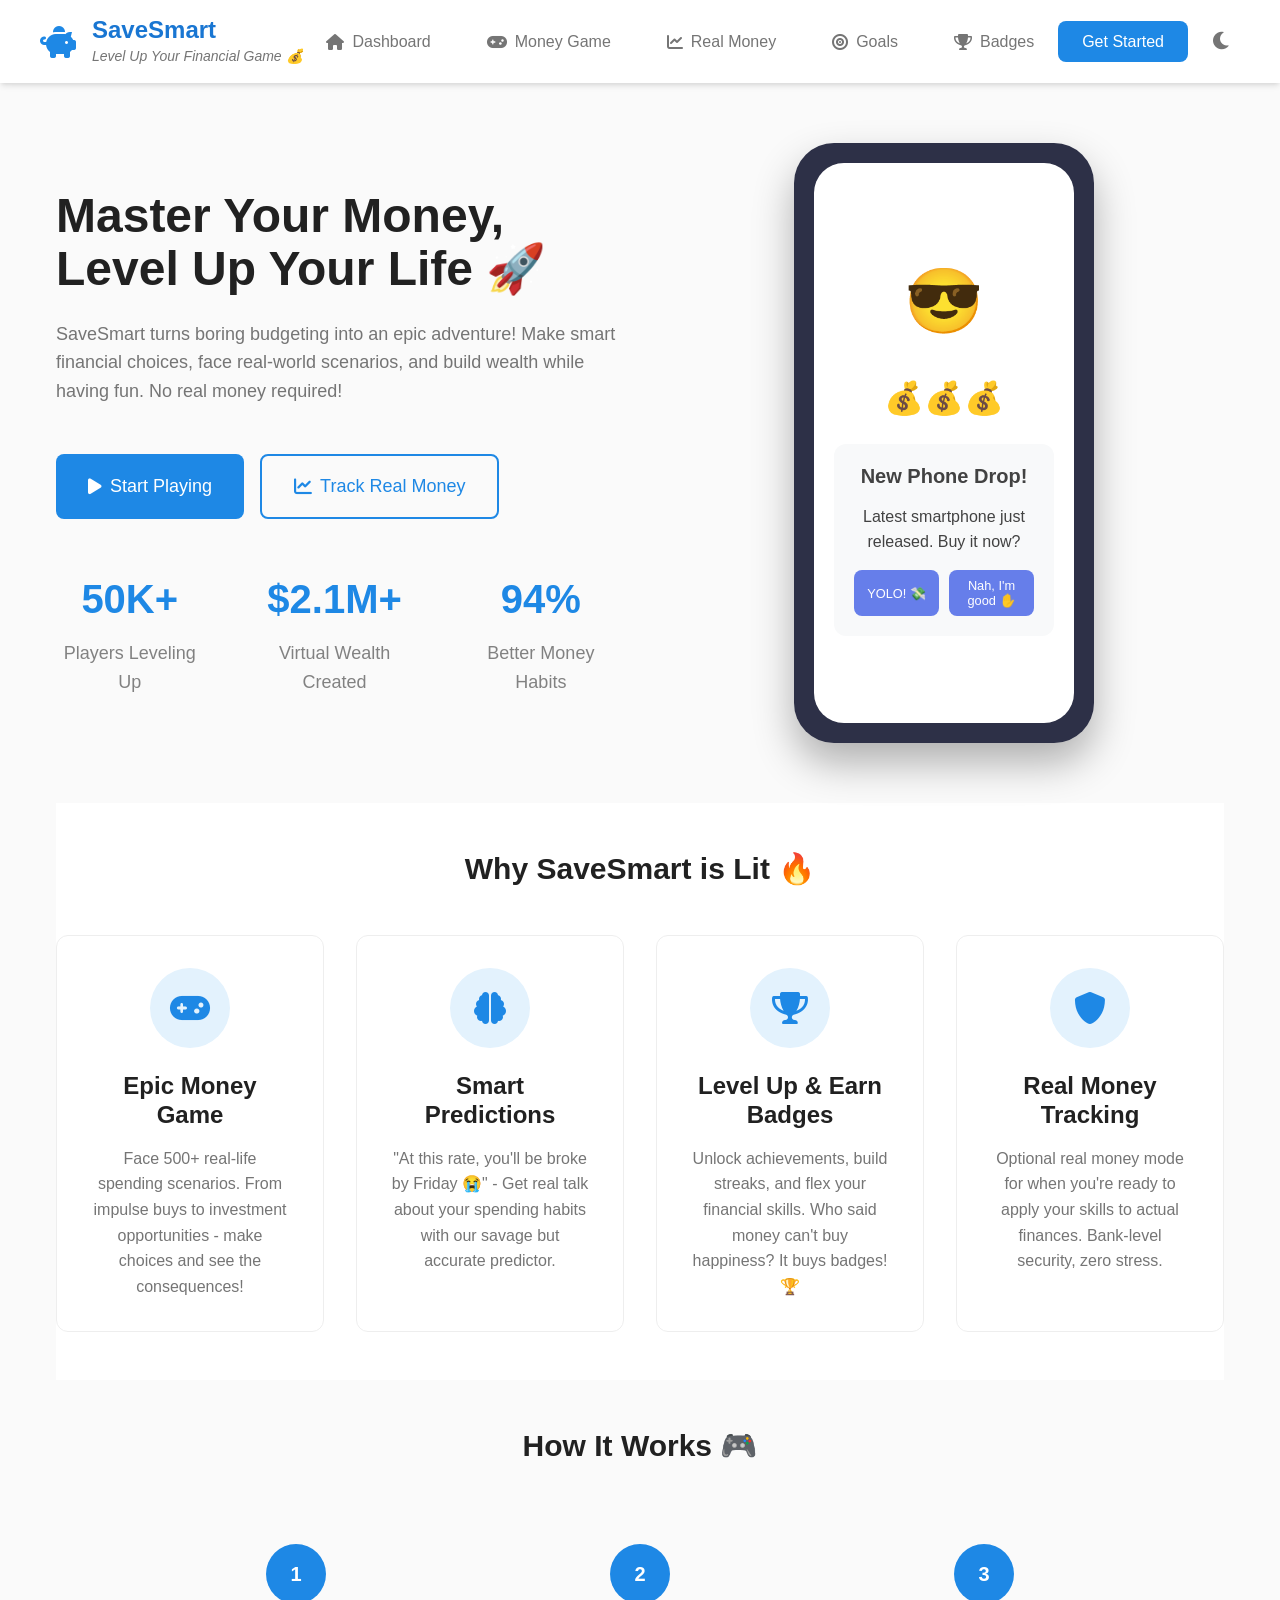
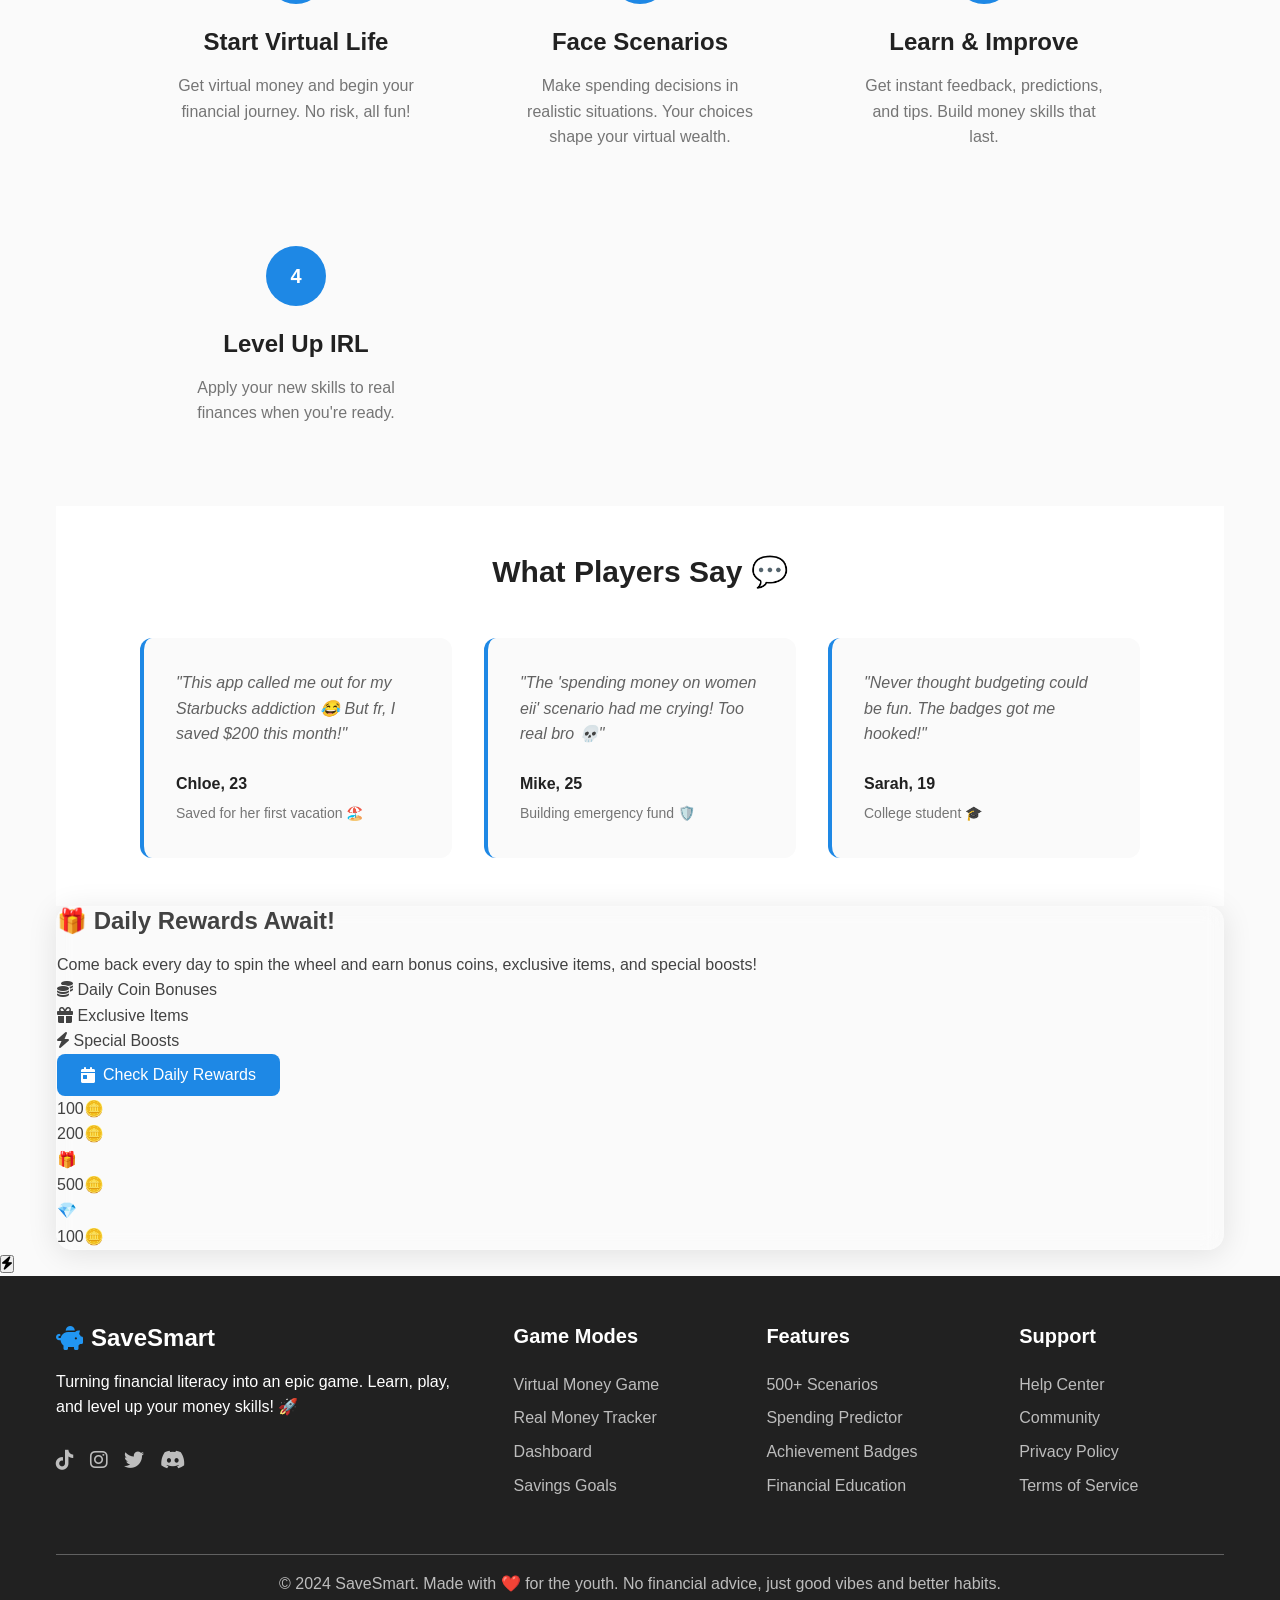
==== commit 8a81ad1b: "feat: Implement modern UI, auth, and dark mode - Replaced the initial UI with a modern, informationa" ====
--- a/index.html
+++ b/index.html
@@ -1,67 +1,501 @@
 <!DOCTYPE html>
 <html lang="en">
-<head>
-    <meta charset="UTF-8">
-    <meta name="viewport" content="width=device-width, initial-scale=1.0">
-    <title>Welcome to SaveSmart</title>
-    <link rel="stylesheet" href="style.css">
-    <link rel="stylesheet" href="responsive.css">
-    <link href="https://cdnjs.cloudflare.com/ajax/libs/font-awesome/6.0.0/css/all.min.css" rel="stylesheet">
-</head>
-<body class="auth-body">
-
-    <div class="auth-container" id="auth-container">
-        <!-- Sign Up Form -->
-        <div class="form-container sign-up-container">
-            <form id="signup-form">
-                <h1>Create Account</h1>
-                <div class="social-container">
-                    <a href="#" class="social"><i class="fab fa-facebook-f"></i></a>
-                    <a href="#" class="social"><i class="fab fa-google-plus-g"></i></a>
-                    <a href="#" class="social"><i class="fab fa-linkedin-in"></i></a>
+  <head>
+    <meta charset="UTF-8" />
+    <meta name="viewport" content="width=device-width, initial-scale=1.0" />
+    <title>SaveSmart - Gamified Money Management</title>
+    <link rel="stylesheet" href="style.css" />
+    <link rel="stylesheet" href="responsive.css" />
+    <link
+      href="https://cdnjs.cloudflare.com/ajax/libs/font-awesome/6.0.0/css/all.min.css"
+      rel="stylesheet"
+    />
+  </head>
+  <body>
+    <header class="header">
+      <nav class="nav container">
+        <div class="nav__logo">
+          <i class="fas fa-piggy-bank"></i>
+          <div>
+            <h1>SaveSmart</h1>
+            <p class="slogan">Level Up Your Financial Game 💰</p>
+          </div>
+        </div>
+
+        <ul class="nav__menu" id="nav-menu">
+          <li class="nav__item">
+            <a href="dashboard.html" class="nav__link">
+              <i class="fas fa-home"></i>
+              <span>Dashboard</span>
+            </a>
+          </li>
+          <li class="nav__item">
+            <a href="game.html" class="nav__link">
+              <i class="fas fa-gamepad"></i>
+              <span>Money Game</span>
+            </a>
+          </li>
+          <li class="nav__item">
+            <a href="real-money.html" class="nav__link">
+              <i class="fas fa-chart-line"></i>
+              <span>Real Money</span>
+            </a>
+          </li>
+          <li class="nav__item">
+            <a href="goals.html" class="nav__link">
+              <i class="fas fa-bullseye"></i>
+              <span>Goals</span>
+            </a>
+          </li>
+          <li class="nav__item">
+            <a href="badges.html" class="nav__link">
+              <i class="fas fa-trophy"></i>
+              <span>Badges</span>
+            </a>
+          </li>
+        </ul>
+
+        <div class="nav__actions">
+          <a href="auth.html" class="btn btn--primary" id="cta-button">
+            Get Started
+          </a>
+          <button class="theme-toggle" id="theme-toggle" title="Toggle dark/light mode">
+            <i class="fas fa-moon"></i>
+          </button>
+          <div class="nav__toggle" id="nav-toggle">
+            <i class="fas fa-bars"></i>
+          </div>
+        </div>
+      </nav>
+    </header>
+
+    <main class="main container">
+      <!-- Hero Section -->
+      <section class="hero">
+        <div class="hero__content">
+          <h1 class="hero__title">
+            Master Your Money,<br />Level Up Your Life 🚀
+          </h1>
+          <p class="hero__description">
+            SaveSmart turns boring budgeting into an epic adventure! Make smart
+            financial choices, face real-world scenarios, and build wealth while
+            having fun. No real money required!
+          </p>
+          <div class="hero__actions">
+            <a href="game.html" class="btn btn--primary btn--large">
+              <i class="fas fa-play"></i>
+              Start Playing
+            </a>
+            <a href="real-money.html" class="btn btn--secondary btn--large">
+              <i class="fas fa-chart-line"></i>
+              Track Real Money
+            </a>
+          </div>
+          <div class="hero__stats">
+            <div class="stat">
+              <span class="stat__number">50K+</span>
+              <span class="stat__label">Players Leveling Up</span>
+            </div>
+            <div class="stat">
+              <span class="stat__number">$2.1M+</span>
+              <span class="stat__label">Virtual Wealth Created</span>
+            </div>
+            <div class="stat">
+              <span class="stat__number">94%</span>
+              <span class="stat__label">Better Money Habits</span>
+            </div>
+          </div>
+        </div>
+        <div class="hero__visual">
+          <div class="game-preview">
+            <div class="phone-mockup">
+              <div class="phone-screen">
+                <div class="game-scene">
+                  <div class="character">😎</div>
+                  <div class="money-stack">💰💰💰</div>
+                  <div class="scenario-card-mini">
+                    <h4>New Phone Drop!</h4>
+                    <p>Latest smartphone just released. Buy it now?</p>
+                    <div class="choices">
+                      <button class="choice-btn-mini">YOLO! 💸</button>
+                      <button class="choice-btn-mini">Nah, I'm good ✋</button>
+                    </div>
+                  </div>
                 </div>
-                <span>or use your email for registration</span>
-                <input type="text" id="signup-name" placeholder="Name" required />
-                <input type="email" id="signup-email" placeholder="Email" required />
-                <input type="password" id="signup-password" placeholder="Password" required />
-                <button type="submit">Sign Up</button>
-            </form>
-        </div>
-
-        <!-- Sign In Form -->
-        <div class="form-container sign-in-container">
-            <form id="login-form">
-                <h1>Sign in</h1>
-                <div class="social-container">
-                    <a href="#" class="social"><i class="fab fa-facebook-f"></i></a>
-                    <a href="#" class="social"><i class="fab fa-google-plus-g"></i></a>
-                    <a href="#" class="social"><i class="fab fa-linkedin-in"></i></a>
-                </div>
-                <span>or use your account</span>
-                <input type="email" id="login-email" placeholder="Email" required />
-                <input type="password" id="login-password" placeholder="Password" required />
-                <a href="#">Forgot your password?</a>
-                <button type="submit">Sign In</button>
-            </form>
-        </div>
-
-        <!-- Overlay for switching between forms -->
-        <div class="overlay-container">
-            <div class="overlay">
-                <div class="overlay-panel overlay-left">
-                    <h1>Welcome Back!</h1>
-                    <p>To keep connected with us please login with your personal info</p>
-                    <button class="ghost" id="signIn">Sign In</button>
-                </div>
-                <div class="overlay-panel overlay-right">
-                    <h1>Hello, Friend!</h1>
-                    <p>Enter your personal details and start your journey with us</p>
-                    <button class="ghost" id="signUp">Sign Up</button>
-                </div>
-            </div>
-        </div>
+              </div>
+            </div>
+          </div>
+        </div>
+      </section>
+
+      <!-- Features Section -->
+      <section class="features" id="features">
+        <h2 class="section__title">Why SaveSmart is Lit 🔥</h2>
+        <div class="features__grid">
+          <div class="feature__card interactive-hover">
+            <div class="feature__icon">
+              <i class="fas fa-gamepad"></i>
+            </div>
+            <h3>Epic Money Game</h3>
+            <p>
+              Face 500+ real-life spending scenarios. From impulse buys to
+              investment opportunities - make choices and see the consequences!
+            </p>
+          </div>
+          <div class="feature__card interactive-hover">
+            <div class="feature__icon">
+              <i class="fas fa-brain"></i>
+            </div>
+            <h3>Smart Predictions</h3>
+            <p>
+              "At this rate, you'll be broke by Friday 😭" - Get real talk about
+              your spending habits with our savage but accurate predictor.
+            </p>
+          </div>
+          <div class="feature__card interactive-hover">
+            <div class="feature__icon">
+              <i class="fas fa-trophy"></i>
+            </div>
+            <h3>Level Up & Earn Badges</h3>
+            <p>
+              Unlock achievements, build streaks, and flex your financial
+              skills. Who said money can't buy happiness? It buys badges! 🏆
+            </p>
+          </div>
+          <div class="feature__card interactive-hover">
+            <div class="feature__icon">
+              <i class="fas fa-shield-alt"></i>
+            </div>
+            <h3>Real Money Tracking</h3>
+            <p>
+              Optional real money mode for when you're ready to apply your
+              skills to actual finances. Bank-level security, zero stress.
+            </p>
+          </div>
+        </div>
+      </section>
+
+      <!-- How It Works -->
+      <section class="how-it-works">
+        <h2 class="section__title">How It Works 🎮</h2>
+        <div class="steps">
+          <div class="step interactive-hover">
+            <div class="step__number">1</div>
+            <div class="step__content">
+              <h3>Start Virtual Life</h3>
+              <p>
+                Get virtual money and begin your financial journey. No risk, all
+                fun!
+              </p>
+            </div>
+          </div>
+          <div class="step interactive-hover">
+            <div class="step__number">2</div>
+            <div class="step__content">
+              <h3>Face Scenarios</h3>
+              <p>
+                Make spending decisions in realistic situations. Your choices
+                shape your virtual wealth.
+              </p>
+            </div>
+          </div>
+          <div class="step interactive-hover">
+            <div class="step__number">3</div>
+            <div class="step__content">
+              <h3>Learn & Improve</h3>
+              <p>
+                Get instant feedback, predictions, and tips. Build money skills
+                that last.
+              </p>
+            </div>
+          </div>
+          <div class="step interactive-hover">
+            <div class="step__number">4</div>
+            <div class="step__content">
+              <h3>Level Up IRL</h3>
+              <p>Apply your new skills to real finances when you're ready.</p>
+            </div>
+          </div>
+        </div>
+      </section>
+
+      <!-- Testimonials -->
+      <section class="testimonials">
+        <h2 class="section__title">What Players Say 💬</h2>
+        <div class="testimonials__grid">
+          <div class="testimonial__card interactive-hover">
+            <div class="testimonial__content">
+              "This app called me out for my Starbucks addiction 😂 But fr, I
+              saved $200 this month!"
+            </div>
+            <div class="testimonial__author">
+              <strong>Chloe, 23</strong>
+              <span>Saved for her first vacation 🏖️</span>
+            </div>
+          </div>
+          <div class="testimonial__card interactive-hover">
+            <div class="testimonial__content">
+              "The 'spending money on women eii' scenario had me crying! Too
+              real bro 💀"
+            </div>
+            <div class="testimonial__author">
+              <strong>Mike, 25</strong>
+              <span>Building emergency fund 🛡️</span>
+            </div>
+          </div>
+          <div class="testimonial__card interactive-hover">
+            <div class="testimonial__content">
+              "Never thought budgeting could be fun. The badges got me hooked!"
+            </div>
+            <div class="testimonial__author">
+              <strong>Sarah, 19</strong>
+              <span>College student 🎓</span>
+            </div>
+          </div>
+        </div>
+      </section>
+
+      <!-- Daily Reward Teaser -->
+      <section class="daily-reward-teaser">
+        <div class="teaser-card glass-effect">
+          <div class="teaser-content">
+            <h3>🎁 Daily Rewards Await!</h3>
+            <p>
+              Come back every day to spin the wheel and earn bonus coins,
+              exclusive items, and special boosts!
+            </p>
+            <div class="teaser-features">
+              <div class="teaser-feature">
+                <i class="fas fa-coins"></i>
+                <span>Daily Coin Bonuses</span>
+              </div>
+              <div class="teaser-feature">
+                <i class="fas fa-gift"></i>
+                <span>Exclusive Items</span>
+              </div>
+              <div class="teaser-feature">
+                <i class="fas fa-bolt"></i>
+                <span>Special Boosts</span>
+              </div>
+            </div>
+            <a href="game.html" class="btn btn--primary">
+              <i class="fas fa-calendar-day"></i>
+              Check Daily Rewards
+            </a>
+          </div>
+          <div class="teaser-visual">
+            <div class="reward-wheel-preview">
+              <div class="wheel">
+                <div class="wheel-section">100🪙</div>
+                <div class="wheel-section">200🪙</div>
+                <div class="wheel-section">🎁</div>
+                <div class="wheel-section">500🪙</div>
+                <div class="wheel-section">💎</div>
+                <div class="wheel-section">100🪙</div>
+              </div>
+            </div>
+          </div>
+        </div>
+      </section>
+    </main>
+
+    <!-- Floating Action Button -->
+    <button class="fab" id="quick-action-fab" title="Quick Actions">
+      <i class="fas fa-bolt"></i>
+    </button>
+
+    <footer class="footer">
+      <div class="container">
+        <div class="footer__content">
+          <div class="footer__section">
+            <div class="footer__logo">
+              <i class="fas fa-piggy-bank"></i>
+              <h3>SaveSmart</h3>
+            </div>
+            <p>
+              Turning financial literacy into an epic game. Learn, play, and
+              level up your money skills! 🚀
+            </p>
+            <div class="footer__social">
+              <a href="#" data-tooltip="Follow us on TikTok"
+                ><i class="fab fa-tiktok"></i
+              ></a>
+              <a href="#" data-tooltip="Follow us on Instagram"
+                ><i class="fab fa-instagram"></i
+              ></a>
+              <a href="#" data-tooltip="Follow us on Twitter"
+                ><i class="fab fa-twitter"></i
+              ></a>
+              <a href="#" data-tooltip="Join our Discord"
+                ><i class="fab fa-discord"></i
+              ></a>
+            </div>
+          </div>
+          <div class="footer__section">
+            <h4>Game Modes</h4>
+            <ul>
+              <li><a href="game.html">Virtual Money Game</a></li>
+              <li><a href="real-money.html">Real Money Tracker</a></li>
+              <li><a href="dashboard.html">Dashboard</a></li>
+              <li><a href="goals.html">Savings Goals</a></li>
+            </ul>
+          </div>
+          <div class="footer__section">
+            <h4>Features</h4>
+            <ul>
+              <li><a href="#">500+ Scenarios</a></li>
+              <li><a href="#">Spending Predictor</a></li>
+              <li><a href="badges.html">Achievement Badges</a></li>
+              <li><a href="#">Financial Education</a></li>
+            </ul>
+          </div>
+          <div class="footer__section">
+            <h4>Support</h4>
+            <ul>
+              <li><a href="#">Help Center</a></li>
+              <li><a href="#">Community</a></li>
+              <li><a href="#">Privacy Policy</a></li>
+              <li><a href="#">Terms of Service</a></li>
+            </ul>
+          </div>
+        </div>
+        <div class="footer__bottom">
+          <p>
+            &copy; 2024 SaveSmart. Made with ❤️ for the youth. No financial
+            advice, just good vibes and better habits.
+          </p>
+        </div>
+      </div>
+    </footer>
+
+    <!-- Quick Start Modal -->
+    <div class="modal" id="quick-start-modal">
+      <div class="modal__content">
+        <div class="modal__header">
+          <h3>Choose Your Adventure 🎮</h3>
+          <button class="modal__close" id="modal-close">
+            <i class="fas fa-times"></i>
+          </button>
+        </div>
+        <div class="modal__body">
+          <div class="mode-selection">
+            <div class="mode-card interactive-hover" data-mode="game">
+              <div class="mode-icon">
+                <i class="fas fa-gamepad"></i>
+              </div>
+              <h4>Virtual Money Game</h4>
+              <p>
+                Start with virtual currency and learn through fun scenarios.
+                Zero risk, maximum fun!
+              </p>
+              <ul>
+                <li>🎯 500+ Real-life scenarios</li>
+                <li>💰 Virtual money only</li>
+                <li>🏆 Earn badges & level up</li>
+                <li>😂 Fun, relatable content</li>
+              </ul>
+              <button
+                class="btn btn--primary btn--full btn-press"
+                data-loading="true"
+              >
+                <i class="fas fa-play"></i>
+                Start Playing
+              </button>
+            </div>
+            <div class="mode-card interactive-hover" data-mode="real">
+              <div class="mode-icon">
+                <i class="fas fa-chart-line"></i>
+              </div>
+              <h4>Real Money Tracker</h4>
+              <p>Track your actual finances with our secure platform.</p>
+              <ul>
+                <li>🔒 Bank-level security</li>
+                <li>📊 Real financial tracking</li>
+                <li>🎮 Game elements included</li>
+                <li>💡 Personalized insights</li>
+              </ul>
+              <button
+                class="btn btn--secondary btn--full btn-press"
+                data-loading="true"
+              >
+                <i class="fas fa-chart-line"></i>
+                Track Real Money
+              </button>
+            </div>
+          </div>
+        </div>
+      </div>
     </div>
 
-    <script src="auth.js"></script>
-</body>
+    <!-- Quick Actions Menu -->
+    <div class="modal" id="quick-actions-modal">
+      <div class="modal__content">
+        <div class="modal__header">
+          <h3>Quick Actions ⚡</h3>
+          <button class="modal__close" id="quick-actions-close">
+            <i class="fas fa-times"></i>
+          </button>
+        </div>
+        <div class="modal__body">
+          <div class="quick-actions-grid">
+            <a href="game.html" class="quick-action interactive-hover">
+              <div class="action-icon">
+                <i class="fas fa-play"></i>
+              </div>
+              <div class="action-content">
+                <h4>Continue Game</h4>
+                <p>Jump back into your virtual life</p>
+              </div>
+            </a>
+            <a href="dashboard.html" class="quick-action interactive-hover">
+              <div class="action-icon">
+                <i class="fas fa-tachometer-alt"></i>
+              </div>
+              <div class="action-content">
+                <h4>Dashboard</h4>
+                <p>View your financial overview</p>
+              </div>
+            </a>
+            <a href="badges.html" class="quick-action interactive-hover">
+              <div class="action-icon">
+                <i class="fas fa-trophy"></i>
+              </div>
+              <div class="action-content">
+                <h4>Achievements</h4>
+                <p>Check your progress & badges</p>
+              </div>
+            </a>
+            <a href="goals.html" class="quick-action interactive-hover">
+              <div class="action-icon">
+                <i class="fas fa-bullseye"></i>
+              </div>
+              <div class="action-content">
+                <h4>Goals</h4>
+                <p>Manage your savings targets</p>
+              </div>
+            </a>
+          </div>
+        </div>
+      </div>
+    </div>
+
+    <!-- Celebration Container (for confetti and achievements) -->
+    <div id="celebration-container"></div>
+
+    <script src="app.js"></script>
+    <script src="confetti.js"></script>
+    <script src="animations.js"></script>
+    <script src="theme.js"></script>
+    <script>
+      document.addEventListener('DOMContentLoaded', () => {
+        const ctaButton = document.getElementById('cta-button');
+        const loggedInUser = localStorage.getItem('loggedInUser');
+
+        if (loggedInUser) {
+          ctaButton.textContent = 'Go to Dashboard';
+          ctaButton.href = 'dashboard.html';
+        }
+      });
+    </script>
+  </body>
 </html>
--- a/style.css
+++ b/style.css
@@ -79,7 +79,7 @@
 }
 
 /* Dark Theme Variables */
-body[data-theme="dark"] {
+.dark-mode {
     --primary-50: #1a2a38;
     --primary-100: #2c4a63;
     --primary-500: #66b2ff;
@@ -113,6 +113,110 @@
     --shadow-md: 0 4px 6px -1px rgba(0, 0, 0, 0.3), 0 2px 4px -1px rgba(0, 0, 0, 0.26);
     --shadow-lg: 0 10px 15px -3px rgba(0, 0, 0, 0.3), 0 4px 6px -2px rgba(0, 0, 0, 0.25);
     --shadow-xl: 0 20px 25px -5px rgba(0, 0, 0, 0.3), 0 10px 10px -5px rgba(0, 0, 0, 0.24);
+}
+
+.dark-mode body {
+    background-color: var(--gray-50);
+    color: var(--gray-800);
+}
+
+.dark-mode .header,
+.dark-mode .modal__content,
+.dark-mode .card,
+.dark-mode .feature__card,
+.dark-mode .testimonial__card,
+.dark-mode .scenario-card,
+.dark-mode .stat-card,
+.dark-mode .progress-card,
+.dark-mode .overview-card,
+.dark-mode .summary-card,
+.dark-mode .analytics-card,
+.dark-mode .recent-card,
+.dark-mode .setup-card,
+.dark-mode .setup-option,
+.dark-mode .predictor-card,
+.dark-mode .mode-card,
+.dark-mode .goal-card,
+.dark-mode .badge-card,
+.dark-mode .phone-screen,
+.dark-mode .mini-scenario,
+.dark-mode .filters-section,
+.dark-mode .transactions-section,
+.dark-mode .category-tab {
+    background-color: var(--gray-100);
+    color: var(--gray-800);
+    border-color: var(--gray-300);
+}
+
+.dark-mode .nav__link {
+    color: var(--gray-600);
+}
+
+.dark-mode .nav__link:hover,
+.dark-mode .nav__link.active {
+    background-color: var(--primary-50);
+    color: var(--primary-600);
+}
+
+.dark-mode h1,
+.dark-mode h2,
+.dark-mode h3,
+.dark-mode h4,
+.dark-mode h5,
+.dark-mode h6,
+.dark-mode .section__title,
+.dark-mode .hero__title,
+.dark-mode .nav__logo h1 {
+    color: var(--gray-900);
+}
+
+.dark-mode .btn--secondary {
+    color: var(--primary-600);
+    border-color: var(--primary-600);
+}
+
+.dark-mode .btn--secondary:hover {
+    background-color: var(--primary-50);
+}
+
+.dark-mode .form__group input,
+.dark-mode .form__group select,
+.dark-mode .form__group textarea {
+    background-color: var(--gray-200);
+    border-color: var(--gray-400);
+    color: var(--gray-800);
+}
+
+.dark-mode .theme-toggle:hover {
+    background-color: var(--gray-200);
+}
+
+.dark-mode .glass-effect {
+    background: rgba(42, 42, 42, 0.5); /* Darker glass effect */
+    border: 1px solid rgba(255, 255, 255, 0.1);
+}
+
+.dark-mode .auth-body {
+    background: var(--gray-50);
+}
+
+.dark-mode .auth-container {
+    background-color: var(--gray-100);
+    box-shadow: 0 14px 28px rgba(0,0,0,0.5),
+                0 10px 10px rgba(0,0,0,0.4);
+}
+
+.dark-mode .form-container form {
+    background-color: var(--gray-100);
+}
+
+.dark-mode .form-container input {
+    background-color: var(--gray-200);
+    color: var(--gray-800);
+}
+
+.dark-mode .social-container a {
+    border-color: var(--gray-300);
 }
 
 body {
